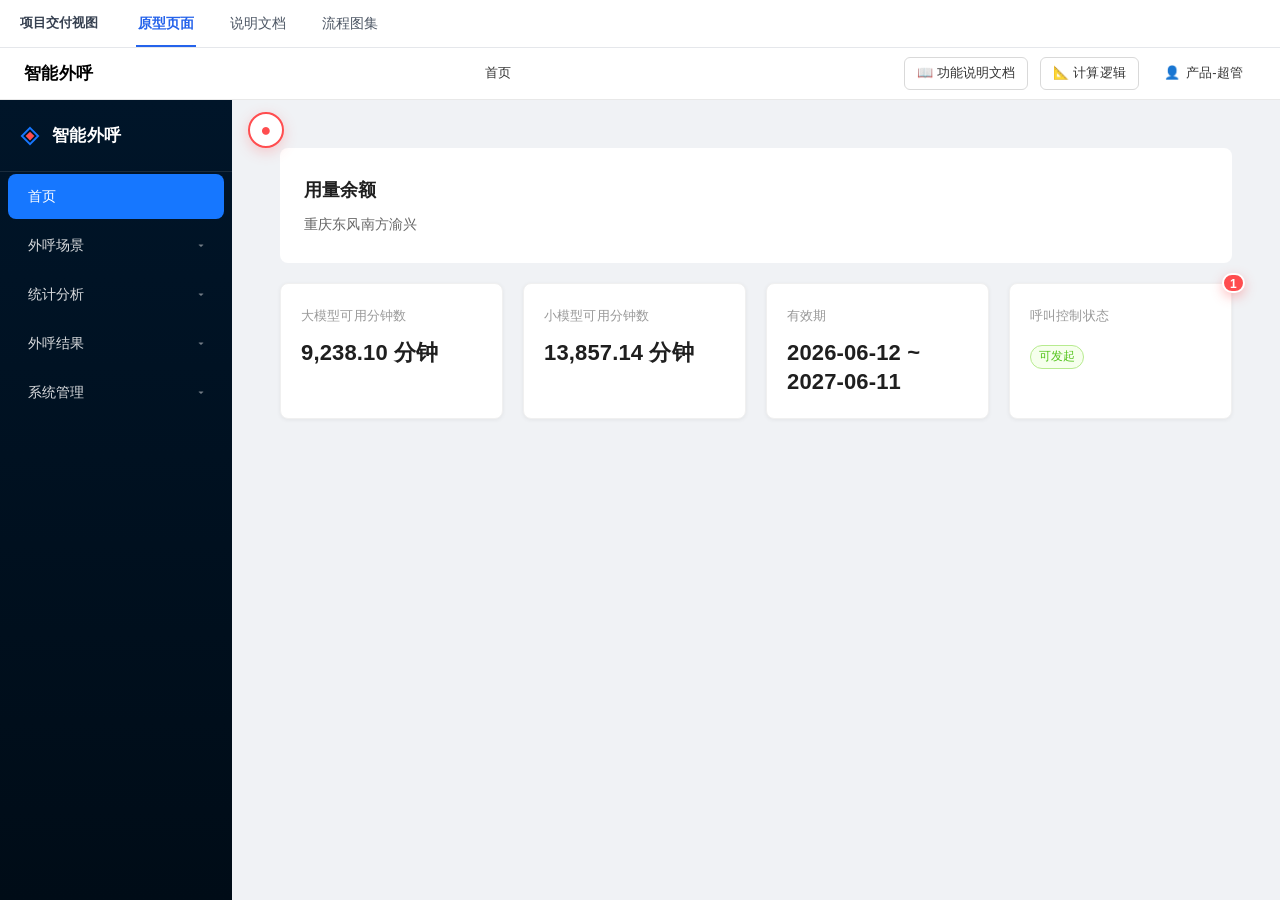
==== index.html @ 6a8f677c "fix: 对齐功能说明与外呼拦截标注" ====
<!DOCTYPE html>
<html lang="zh-CN"><head>
  <meta charset="UTF-8">
  <meta name="viewport" content="width=device-width, initial-scale=1.0">
  <title>智能外呼统一中台</title>
  <link rel="icon" type="image/svg+xml" href="assets/favicon.svg">
  <link rel="stylesheet" href="assets/css/app.css?v=1">
  <link rel="stylesheet" href="annotations/annotation.css?v=2">
</head>
<body>

<div class="top-bar">
  <div class="top-bar-left">
    <span class="app-name">智能外呼</span>
  </div>
  <div class="breadcrumb" id="breadcrumb"><span class="bc-current">首页</span></div>
  <div class="right-area">
    <a href="docs/功能说明文档.html" target="_blank" style="display:inline-flex;align-items:center;gap:4px;padding:5px 12px;background:#fff;border:1px solid #d9d9d9;border-radius:6px;font-size:13px;color:#333;text-decoration:none;cursor:pointer;" onmouseover="this.style.borderColor='#1677ff';this.style.color='#1677ff'" onmouseout="this.style.borderColor='#d9d9d9';this.style.color='#333'">📖 功能说明文档</a>
    <a href="docs/计算逻辑.html" target="_blank" style="display:inline-flex;align-items:center;gap:4px;padding:5px 12px;background:#fff;border:1px solid #d9d9d9;border-radius:6px;font-size:13px;color:#333;text-decoration:none;cursor:pointer;" onmouseover="this.style.borderColor='#1677ff';this.style.color='#1677ff'" onmouseout="this.style.borderColor='#d9d9d9';this.style.color='#333'">📐 计算逻辑</a>
    <div class="user-dropdown-wrap" id="userDropdownWrap">
      <div class="user-role-trigger" id="userRoleTrigger" onclick="window.toggleUserMenu(event)">
        <span class="user-icon">👤</span>
        <span class="user-name">产品-超管</span>
      </div>
      <div class="user-dropdown-menu" id="userDropdownMenu">
        <div class="user-dropdown-item" onclick="window.showAccountInfoModal()">
          <span class="user-item-icon">🔧</span>
          <span class="user-item-text">账号信息</span>
        </div>
        <div class="user-dropdown-item" onclick="window.doLogout()">
          <span class="user-item-icon">🚪</span>
          <span class="user-item-text">退出登录</span>
        </div>
      </div>
    </div>
  </div>
</div>

<div class="main-layout">
  <aside class="sidebar">
    <div class="sidebar-logo">
      <svg width="20" height="20" viewBox="0 0 128 128" fill="none" xmlns="http://www.w3.org/2000/svg" style="flex-shrink:0">
        <path d="M64 12L116 64L64 116L12 64L64 12Z" stroke="#1677ff" stroke-width="12" fill="none"></path>
        <path d="M64 36L92 64L64 92L36 64L64 36Z" fill="#ff4d4f"></path>
      </svg>
      <span class="logo-text">智能外呼</span>
    </div>

    <div class="nav-item" id="nav-home" onclick="window.Nav.setActive(this)">
      <div class="nav-item-inner"><span class="label">首页</span></div>
    </div>

    <div class="nav-item" id="nav-scene" onclick="window.Nav.toggleMenu(this,'scene')">
      <div class="nav-item-inner"><span class="label">外呼场景</span></div>
      <span class="arrow">▾</span>
    </div>
    <div class="nav-sub" id="sub-scene">
      <div class="nav-sub-item" id="scene-list" onclick="window.Nav.selectSubMenu(this,'外呼列表')">外呼列表</div>
      <div class="nav-sub-item" id="scene-block" onclick="window.Nav.selectSubMenu(this,'外呼拦截')">外呼拦截</div>
    </div>

    <div class="nav-item" id="nav-report" onclick="window.Nav.toggleMenu(this,'report')">
      <div class="nav-item-inner"><span class="label">统计分析</span></div>
      <span class="arrow">▾</span>
    </div>
    <div class="nav-sub" id="sub-report">
      <div class="nav-sub-item" id="report-call" onclick="window.Nav.selectSubMenu(this,'通话统计')">通话统计</div>
      <div class="nav-sub-item" id="report-billing" onclick="window.Nav.selectSubMenu(this,'计费统计')">计费统计</div>
      <div class="nav-sub-item" id="report-clue" onclick="window.Nav.selectSubMenu(this,'线索统计')">线索统计</div>
    </div>

    <div class="nav-item" id="nav-result" onclick="window.Nav.toggleMenu(this,'result')">
      <div class="nav-item-inner"><span class="label">外呼结果</span></div>
      <span class="arrow">▾</span>
    </div>
    <div class="nav-sub" id="sub-result">
      <div class="nav-sub-item" id="result-records" onclick="window.Nav.selectSubMenu(this,'通话记录')">通话记录</div>
      <div class="nav-sub-item" id="result-clue" onclick="window.Nav.selectSubMenu(this,'线索记录')">线索记录</div>
    </div>

    <div class="nav-item" id="nav-system" onclick="window.Nav.toggleMenu(this,'system')">
      <div class="nav-item-inner"><span class="label">系统管理</span></div>
      <span class="arrow">▾</span>
    </div>
    <div class="nav-sub" id="sub-system">
      <div class="nav-sub-item" id="sys-account" onclick="window.Nav.selectSubMenu(this,'账号管理')">账号管理</div>
      <div class="nav-sub-item" id="sys-tenant" onclick="window.Nav.selectSubMenu(this,'租户管理')">租户管理</div>
      <div class="nav-sub-item" id="sys-channel" onclick="window.Nav.selectSubMenu(this,'通道管理')">通道管理</div>
      <div class="nav-sub-item" id="sys-scene" onclick="window.Nav.selectSubMenu(this,'业务场景')">业务场景</div>
      <div class="nav-sub-item" id="sys-tags" onclick="window.Nav.selectSubMenu(this,'标签管理')">标签管理</div>
    </div>
  </aside>

  <div class="content-area" id="page-content" style="flex:1;overflow:hidden;display:flex;flex-direction:column;min-height:0;background:#f0f2f5;"></div>
</div>

<!-- 全屏登录页面（100% 对齐截图） -->
<div class="login-page-container" id="loginOverlay" style="display:none;">
  <div class="login-top-logo">
    <svg class="login-top-logo-svg" viewBox="0 0 100 100" fill="none" xmlns="http://www.w3.org/2000/svg">
      <circle cx="50" cy="50" r="46" stroke="#c00" stroke-width="8" fill="#fff"/>
      <rect x="12" y="40" width="76" height="20" fill="#c00" rx="3"/>
      <text x="50" y="54" font-size="11" font-weight="900" text-anchor="middle" fill="#fff" font-family="Arial, Helvetica, sans-serif" letter-spacing="1">NISSAN</text>
    </svg>
    <span class="login-top-logo-title">东风日产智能外呼</span>
  </div>

  <div class="login-network-bg">
    <svg width="100%" height="100%" viewBox="0 0 1600 900" fill="none" xmlns="http://www.w3.org/2000/svg" preserveAspectRatio="xMidYMid slice">
      <circle cx="150" cy="180" r="32" fill="#1677ff" fill-opacity="0.08"/>
      <circle cx="150" cy="180" r="14" fill="#1677ff" fill-opacity="0.18"/>
      <circle cx="150" cy="180" r="5" fill="#1677ff" fill-opacity="0.4"/>
      <circle cx="340" cy="310" r="28" fill="#ff4d4f" fill-opacity="0.08"/>
      <circle cx="340" cy="310" r="10" fill="#ff4d4f" fill-opacity="0.25"/>
      <line x1="162" y1="189" x2="328" y2="302" stroke="#d9d9d9" stroke-width="1.2" stroke-dasharray="4 2"/>
      <circle cx="80" cy="780" r="40" fill="#52c41a" fill-opacity="0.06"/>
      <circle cx="80" cy="780" r="18" fill="#1677ff" fill-opacity="0.15"/>
      <circle cx="60" cy="850" r="14" fill="#1677ff" fill-opacity="0.15"/>
      <circle cx="140" cy="760" r="22" fill="#1677ff" fill-opacity="0.12"/>
      <line x1="80" y1="780" x2="60" y2="850" stroke="#e8e8e8" stroke-width="1.2"/>
      <line x1="80" y1="780" x2="140" y2="760" stroke="#e8e8e8" stroke-width="1.2"/>
      <circle cx="1260" cy="120" r="16" fill="#1677ff" fill-opacity="0.15"/>
      <circle cx="1210" cy="100" r="6" stroke="#1677ff" stroke-width="1" fill="none"/>
      <circle cx="1225" cy="170" r="4" fill="#fa8c16" fill-opacity="0.5"/>
      <line x1="1210" y1="100" x2="1260" y2="120" stroke="#e8e8e8" stroke-width="1.2"/>
      <line x1="1260" y1="120" x2="1225" y2="170" stroke="#e8e8e8" stroke-width="1.2"/>
      <circle cx="1500" cy="500" r="12" fill="#1677ff" fill-opacity="0.15"/>
      <circle cx="1500" cy="620" r="18" fill="#1677ff" fill-opacity="0.15"/>
      <circle cx="1400" cy="680" r="10" fill="#1677ff" fill-opacity="0.15"/>
      <circle cx="1570" cy="780" r="8" fill="#ff4d4f" fill-opacity="0.3"/>
      <line x1="1500" y1="500" x2="1500" y2="620" stroke="#e8e8e8" stroke-width="1.2"/>
      <line x1="1500" y1="620" x2="1400" y2="680" stroke="#e8e8e8" stroke-width="1.2"/>
      <line x1="1500" y1="620" x2="1570" y2="780" stroke="#e8e8e8" stroke-width="1.2"/>
    </svg>
  </div>

  <div class="login-card-container">
    <div class="login-tabs-header">
      <div class="login-tab-btn active" id="loginTabPwd" onclick="window.switchLoginTab('pwd')">账号密码登录</div>
      <div class="login-tab-btn" id="loginTabPhone" onclick="window.switchLoginTab('phone')">手机号登录</div>
    </div>

    <div id="loginFormPwd">
      <div class="login-form-item">
        <div class="login-input-wrap">
          <span class="login-input-icon">👤</span>
          <input type="text" class="login-input-field" id="loginUsername" placeholder="请输入账号" value="super-product">
        </div>
      </div>
      <div class="login-form-item">
        <div class="login-input-wrap">
          <span class="login-input-icon">🔒</span>
          <input type="password" class="login-input-field" id="loginPassword" placeholder="请输入密码" value="123456Aa@">
        </div>
      </div>
      <div class="login-captcha-row">
        <div class="login-captcha-wrap">
          <span class="login-input-icon" style="color:#8c8c8c;">✉</span>
          <input type="text" class="login-captcha-field" id="loginCaptcha" placeholder="图形验证码" value="a8Cq">
        </div>
        <div class="login-captcha-box" id="loginCaptchaBox" onclick="window.drawCaptchaCanvas()" title="点击刷新验证码">
          <canvas id="loginCaptchaCanvas" width="100" height="38"></canvas>
        </div>
      </div>
      <button class="login-submit-btn" id="loginSubmitBtn" onclick="window.doLoginSubmit()">登 录</button>
    </div>

    <div id="loginFormPhone" style="display:none;">
      <div class="login-form-item">
        <div class="login-input-wrap">
          <span class="login-input-icon">📱</span>
          <input type="text" class="login-input-field" id="loginPhoneInput" placeholder="请输入手机号码" value="15975585393">
        </div>
      </div>
      <div class="login-captcha-row">
        <div class="login-captcha-wrap">
          <span class="login-input-icon" style="color:#8c8c8c;">🔢</span>
          <input type="text" class="login-captcha-field" id="loginPhoneCode" placeholder="短信验证码" value="8866">
        </div>
        <button class="btn btn-default" style="height:40px;width:110px;font-size:13px;" onclick="showToast('验证码已发送：8866','info')">获取验证码</button>
      </div>
      <button class="login-submit-btn" onclick="window.doLoginSubmit()">登 录</button>
    </div>
  </div>
</div>

<script src="mock/data.js?v=3"></script>
<script src="js/common.js?v=2"></script>
<script src="js/pages/home.js?v=1"></script>
<script src="js/pages/scene-list.js?v=2"></script>
<script src="js/pages/scene-block.js?v=1"></script>
<script src="js/pages/result-records.js?v=2"></script>
<script src="js/pages/result-clue.js?v=2"></script>
<script src="js/pages/report-call.js?v=2"></script>
<script src="js/pages/report-billing.js?v=3"></script>
<script src="js/pages/report-clue.js?v=1"></script>
<script src="js/pages/sys-account.js?v=1"></script>
<script src="js/pages/sys-scene.js?v=1"></script>
<script src="js/pages/sys-tenant.js?v=2"></script>
<script src="js/pages/sys-tags.js?v=1"></script>
<script src="js/app.js?v=2"></script>
<script src="js/nav.js?v=2"></script>
<script>
  window.AnnotationConfig = {
    projectId: 'ai-call-unified-v1',
    dataVersion: '3',
    page: function () {
      var activeItem = document.querySelector('.nav-sub-item.active');
      if (activeItem && activeItem.id) return activeItem.id;
      var activeHome = document.querySelector('.nav-item.active');
      if (activeHome && activeHome.id) return activeHome.id === 'nav-home' ? 'home' : activeHome.id;
      return 'index';
    }
  };
</script>
<script src="annotations/annotations.js?v=5"></script>
<script src="annotations/annotation-runtime.js?v=4"></script>
  <script src="js/delivery-nav.js"></script>
</body>
</html>
---- assets/css/app.css ----
/* ============================================
   智能外呼中台 - assets/css/app.css
   ============================================ */

/* ===== 基础重置 ===== */
* { margin: 0; padding: 0; box-sizing: border-box; }
html, body { height: 100%; }
body {
  font-family: -apple-system, BlinkMacSystemFont, "PingFang SC", "Microsoft YaHei", "Segoe UI", Roboto, "Helvetica Neue", Arial, sans-serif;
  font-size: 14px;
  color: #1f1f1f;
  background: #f0f2f5;
  line-height: 1.6;
  letter-spacing: 0.01em;
  -webkit-font-smoothing: antialiased;
  -moz-osx-font-smoothing: grayscale;
}
a { color: #1677ff; text-decoration: none; }
a:hover { text-decoration: underline; }
p { margin-bottom: 8px; }

/* ===== 布局 ===== */
.app {
  display: flex;
  height: 100vh;
  overflow: hidden;
}

/* ===== 顶部栏 ===== */
.top-bar {
  height: 52px;
  background: #fff;
  border-bottom: 1px solid #e8e8e8;
  display: flex;
  align-items: center;
  justify-content: space-between;
  padding: 0 24px;
  flex-shrink: 0;
  z-index: 10;
}
.top-bar-left {
  display: flex;
  align-items: center;
  gap: 16px;
}
.app-name {
  font-size: 17px;
  font-weight: 600;
  color: #000;
  letter-spacing: 0.02em;
}
.breadcrumb {
  display: flex;
  align-items: center;
  gap: 6px;
  font-size: 13px;
  color: #999;
}
.bc-link {
  color: #1677ff;
  cursor: pointer;
}
.bc-link:hover { text-decoration: underline; }
.bc-sep { color: #ccc; margin: 0 4px; }
.bc-current { color: #333; }
.right-area {
  display: flex;
  align-items: center;
  gap: 12px;
}
.user-dropdown-wrap {
  position: relative;
  display: inline-block;
}
.user-role-trigger {
  display: flex;
  align-items: center;
  gap: 6px;
  padding: 6px 12px;
  border-radius: 6px;
  font-size: 13px;
  color: #333;
  cursor: pointer;
  user-select: none;
  transition: all 0.2s;
  border: 1px solid transparent;
}
.user-role-trigger:hover, .user-role-trigger.active {
  background: #f5f5f5;
  color: #1677ff;
  border-color: #e8e8e8;
}
.user-dropdown-menu {
  position: absolute;
  top: calc(100% + 6px);
  right: 0;
  min-width: 140px;
  background: #fff;
  border-radius: 8px;
  box-shadow: 0 4px 18px rgba(0,0,0,0.12);
  border: 1px solid #f0f0f0;
  padding: 6px 0;
  z-index: 1000;
  display: none;
}
.user-dropdown-menu.open {
  display: block;
}
.user-dropdown-item {
  display: flex;
  align-items: center;
  gap: 10px;
  padding: 10px 18px;
  font-size: 13px;
  color: #1f1f1f;
  transition: all 0.15s;
  cursor: pointer;
  user-select: none;
}
.user-dropdown-item:hover {
  background: #f0f7ff;
  color: #1677ff;
}
.user-item-icon {
  font-size: 14px;
  line-height: 1;
}
.user-item-text {
  font-weight: 500;
}
.account-info-modal {
  width: 720px;
  max-width: calc(100vw - 40px);
  background: #fff;
  border-radius: 8px;
  box-shadow: 0 6px 30px rgba(0,0,0,0.15);
  display: flex;
  flex-direction: column;
  overflow: hidden;
}
.account-info-avatar-box {
  width: 88px;
  height: 110px;
  border-radius: 4px;
  border: 1px solid #e8e8e8;
  overflow: hidden;
  position: relative;
  cursor: pointer;
  background: #fafafa;
}
.account-info-avatar-img {
  width: 100%;
  height: 100%;
  object-fit: cover;
}
.account-info-avatar-tip {
  position: absolute;
  bottom: 0;
  left: 0;
  right: 0;
  background: rgba(0,0,0,0.55);
  color: #fff;
  font-size: 11px;
  text-align: center;
  padding: 2px 0;
  opacity: 0;
  transition: opacity 0.2s;
}
.account-info-avatar-box:hover .account-info-avatar-tip {
  opacity: 1;
}
.account-input-with-action {
  position: relative;
  display: flex;
  align-items: center;
  width: 100%;
}
.account-input-with-action .account-form-input {
  padding-right: 90px;
}
.account-input-actions {
  position: absolute;
  right: 10px;
  display: flex;
  align-items: center;
  gap: 8px;
}
.account-input-action-count {
  font-size: 12px;
  color: #8c8c8c;
  pointer-events: none;
}
.account-input-action-btn {
  display: inline-flex;
  align-items: center;
  justify-content: center;
  width: 24px;
  height: 24px;
  border-radius: 4px;
  border: 1px solid #d9d9d9;
  background: #fff;
  color: #8c8c8c;
  font-size: 13px;
  cursor: pointer;
  transition: all 0.2s;
}
.account-input-action-btn:hover {
  border-color: #1677ff;
  color: #1677ff;
  background: #f0f7ff;
}
.account-static-text {
  font-size: 14px;
  color: #8c8c8c;
  line-height: 36px;
}

/* ===== 主布局 ===== */
.main-layout {
  display: flex;
  height: calc(100vh - 52px);
  overflow: hidden;
}

/* ===== 侧边栏 ===== */
.sidebar {
  width: 232px;
  background: linear-gradient(180deg, #001529 0%, #000c17 100%);
  color: rgba(255,255,255,0.85);
  display: flex;
  flex-direction: column;
  flex-shrink: 0;
}
.sidebar-logo {
  display: flex;
  align-items: center;
  gap: 12px;
  padding: 22px 20px;
  border-bottom: 1px solid rgba(255,255,255,0.1);
}
.logo-icon { font-size: 24px; color: #1677ff; }
.logo-text { font-size: 17px; font-weight: 600; color: #fff; letter-spacing: 0.02em; }
.sidebar-nav { flex: 1; padding: 8px 0; overflow-y: auto; }
.nav-section { margin-bottom: 12px; }
.nav-section-title {
  padding: 12px 20px 6px;
  font-size: 12px;
  color: rgba(255,255,255,0.45);
  text-transform: uppercase;
  letter-spacing: 0.06em;
}
.nav-item {
  display: flex;
  align-items: center;
  justify-content: space-between;
  padding: 12px 20px;
  margin: 2px 8px;
  color: rgba(255,255,255,0.85);
  font-size: 14px;
  transition: all 0.2s;
  cursor: pointer;
  border-radius: 8px;
}
.nav-item:hover { background: rgba(255,255,255,0.08); color: #fff; }
.nav-item.active { background: #1677ff; color: #fff; }
.nav-item.open .arrow { transform: rotate(180deg); }
.nav-item.active-parent { background: rgba(22,119,255,0.15); border-radius: 8px; }
.nav-item-inner { display: flex; align-items: center; gap: 10px; }
.nav-item-inner .label { font-size: 14px; line-height: 1.5; }
.arrow {
  font-size: 12px;
  transition: transform 0.2s;
  color: rgba(255,255,255,0.45);
}
.nav-sub {
  display: none;
  background: rgba(0,0,0,0.2);
}
.nav-sub.open { display: block; }
.nav-sub-item {
  padding: 10px 20px 10px 48px;
  margin: 1px 8px;
  font-size: 13px;
  color: rgba(255,255,255,0.65);
  cursor: pointer;
  transition: all 0.15s;
  border-radius: 6px;
  line-height: 1.5;
}
.nav-sub-item:hover { color: #fff; background: rgba(255,255,255,0.06); }
.nav-sub-item.active {
  color: #fff;
  background: rgba(22,119,255,0.25);
  position: relative;
}
.nav-sub-item.active::before {
  content: '';
  position: absolute;
  left: 0;
  top: 4px;
  bottom: 4px;
  width: 3px;
  background: #1677ff;
  border-radius: 3px;
}

/* ===== 主内容区 ===== */
.main-content {
  flex: 1;
  display: flex;
  flex-direction: column;
  overflow: hidden;
}

/* ===== 顶部旧式顶栏（兼容） ===== */
.topbar {
  height: 56px;
  background: #fff;
  border-bottom: 1px solid #e8e8e8;
  display: flex;
  align-items: center;
  justify-content: space-between;
  padding: 0 24px;
  flex-shrink: 0;
}
.page-title { font-size: 18px; font-weight: 600; color: #000; }
.user-info { display: flex; align-items: center; gap: 12px; }
.user-role-old { font-size: 13px; color: #666; }
.user-avatar { font-size: 24px; color: #999; }

/* ===== 内容区 ===== */
.content-area { flex: 1; overflow: auto; padding: 24px; }

/* ===== 场景列表页面 ===== */
.scene-list-page {
  display: flex;
  flex-direction: column;
  flex: 1;
  overflow: hidden;
  min-height: 0;
  min-width: 0;
}
.scene-page-header {
  padding: 22px 24px 18px;
  background: transparent;
}
.scene-page-title-row {
  display: flex;
  align-items: baseline;
  gap: 12px;
}
.scene-page-title {
  font-size: 18px;
  font-weight: 600;
  color: #000;
  line-height: 1.4;
}
.scene-page-subtitle {
  font-size: 13px;
  color: #999;
  line-height: 1.4;
}

/* ===== 全局统一筛选栏组件规范（以外呼列表页为基准） ===== */
.filter-bar {
  display: flex;
  align-items: center;
  gap: 20px;
  padding: 18px 24px;
  background: #fff;
  border-radius: 8px;
  flex-wrap: wrap;
  margin-bottom: 20px;
  box-shadow: 0 1px 4px rgba(0,0,0,0.06);
  box-sizing: border-box;
}
.filter-row {
  display: flex;
  align-items: center;
  justify-content: flex-start;
  gap: 20px;
  flex-wrap: wrap;
  width: 100%;
}
.filter-item {
  display: flex;
  align-items: center;
  gap: 8px;
  height: 32px;
  flex-shrink: 0;
}
.filter-item label {
  font-size: 13px;
  color: #666;
  white-space: nowrap;
  line-height: 1.6;
  font-weight: normal;
  margin: 0;
}
.filter-input {
  height: 32px;
  padding: 0 10px;
  border: 1px solid #d9d9d9;
  border-radius: 6px;
  font-size: 13px;
  color: #333;
  outline: none;
  background: #fff;
  box-sizing: border-box;
  transition: border-color 0.2s, box-shadow 0.2s;
  line-height: 1.6;
}
.filter-input:focus {
  border-color: #1677ff;
  box-shadow: 0 0 0 2px rgba(22,119,255,0.12);
}
.filter-select {
  height: 32px;
  padding: 0 10px;
  border: 1px solid #d9d9d9;
  border-radius: 6px;
  font-size: 13px;
  color: #333;
  outline: none;
  background: #fff;
  cursor: pointer;
  box-sizing: border-box;
  transition: border-color 0.2s, box-shadow 0.2s;
}
.filter-select:focus {
  border-color: #1677ff;
  box-shadow: 0 0 0 2px rgba(22,119,255,0.12);
}
.btn-group,
.filter-actions {
  display: flex;
  align-items: center;
  gap: 8px;
  margin-left: auto;
}
.filter-date-range {
  display: inline-flex;
  align-items: center;
  gap: 4px;
  height: 32px;
  padding: 0 8px;
  border: 1px solid #d9d9d9;
  border-radius: 6px;
  background: #fff;
  box-sizing: border-box;
  transition: border-color 0.2s, box-shadow 0.2s;
}
.filter-date-range:focus-within {
  border-color: #1677ff;
  box-shadow: 0 0 0 2px rgba(22,119,255,0.12);
}
.filter-date-range input,
.filter-date-range .date-input,
.filter-date-range .record-date-input,
.filter-date-range .report-date-input,
.filter-date-range .billing-date-input {
  border: none !important;
  outline: none !important;
  background: transparent !important;
  font-size: 13px;
  color: #333;
  height: 28px;
  width: 110px;
  text-align: center;
  padding: 0;
  box-shadow: none !important;
}
.filter-date-range .sep,
.filter-date-range .record-date-sep,
.filter-date-range .report-date-sep {
  color: #ccc;
  font-size: 12px;
  margin: 0 2px;
  user-select: none;
}
.filter-date-range .calendar-icon,
.filter-date-range .calendar,
.filter-date-range .record-calendar,
.filter-date-range .report-calendar {
  color: #999;
  font-size: 13px;
  margin-left: 2px;
  user-select: none;
}
.filter-expand-link,
.record-expand-link {
  color: #1677ff;
  font-size: 13px;
  text-decoration: none;
  display: inline-flex;
  align-items: center;
  gap: 4px;
  cursor: pointer;
  margin-left: 4px;
  user-select: none;
}
.filter-expand-link:hover,
.record-expand-link:hover {
  color: #4096ff;
  text-decoration: underline;
}

/* 兼容各页面历史类名映射，保证统一视觉表现 */
.report-filter-card,
.billing-filter-card,
.record-filter-card,
.tenant-filter-card,
.clue-filter-card {
  display: flex;
  align-items: center;
  gap: 20px;
  padding: 18px 24px;
  background: #fff;
  border-radius: 8px;
  flex-wrap: wrap;
  margin-bottom: 20px;
  box-shadow: 0 1px 4px rgba(0,0,0,0.06);
  box-sizing: border-box;
}
.report-filter-item,
.billing-filter-item,
.record-filter-item,
.block-filter-item {
  display: flex;
  align-items: center;
  gap: 8px;
  height: 32px;
  flex-shrink: 0;
}
.report-filter-item label,
.billing-filter-item label,
.record-filter-item label,
.block-filter-item label {
  font-size: 13px;
  color: #666;
  white-space: nowrap;
  line-height: 1.6;
  font-weight: normal;
  margin: 0;
}
.record-input,
.report-filter-input,
.billing-filter-input {
  height: 32px;
  padding: 0 10px;
  border: 1px solid #d9d9d9;
  border-radius: 6px;
  font-size: 13px;
  color: #333;
  outline: none;
  background: #fff;
  box-sizing: border-box;
  transition: border-color 0.2s, box-shadow 0.2s;
}
.record-select,
.report-filter-select,
.billing-filter-select {
  height: 32px;
  padding: 0 10px;
  border: 1px solid #d9d9d9;
  border-radius: 6px;
  font-size: 13px;
  color: #333;
  outline: none;
  background: #fff;
  cursor: pointer;
  box-sizing: border-box;
  transition: border-color 0.2s, box-shadow 0.2s;
}
.record-date-range,
.report-date-range,
.billing-date-picker {
  display: inline-flex;
  align-items: center;
  gap: 4px;
  height: 32px;
  padding: 0 8px;
  border: 1px solid #d9d9d9;
  border-radius: 6px;
  background: #fff;
  box-sizing: border-box;
}
.report-filter-actions,
.billing-filter-actions,
.record-filter-actions,
.block-filter-actions {
  display: flex;
  align-items: center;
  gap: 8px;
  margin-left: auto;
}

/* ===== 卡片网格 ===== */
.scene-card-grid {
  display: grid;
  grid-template-columns: repeat(auto-fill, minmax(340px, 1fr));
  align-content: start;
  flex: 1;
  min-height: 0;
  overflow-y: auto;
  gap: 20px;
  padding: 0 24px 32px;
}
.scene-card {
  background: #fff;
  border-radius: 12px;
  padding: 24px;
  box-shadow: 0 1px 4px rgba(0,0,0,0.06);
  border: 1px solid #f0f0f0;
  transition: all 0.2s;
}
.scene-card:hover { box-shadow: 0 4px 16px rgba(0,0,0,0.1); transform: translateY(-1px); }
.card-header {
  display: flex;
  justify-content: space-between;
  align-items: flex-start;
  margin-bottom: 14px;
}
.card-title {
  font-size: 16px;
  font-weight: 600;
  color: #000;
  line-height: 1.5;
}
.card-status {
  display: flex;
  align-items: center;
  gap: 6px;
  flex-shrink: 0;
}
.status-dot {
  width: 8px;
  height: 8px;
  border-radius: 50%;
  flex-shrink: 0;
}
.status-text {
  font-size: 12px;
  font-weight: 500;
  line-height: 1.5;
}
.card-tag {
  display: inline-block;
  padding: 4px 12px;
  border-radius: 4px;
  font-size: 12px;
  font-weight: 500;
  margin-bottom: 18px;
  line-height: 1.6;
}
.card-stats {
  display: flex;
  gap: 0;
  margin-bottom: 18px;
  background: #f5f7fa;
  border-radius: 8px;
  padding: 14px 0;
}
.stat-item {
  flex: 1;
  text-align: center;
  padding: 10px 0;
  border-right: 1px solid #f5f5f5;
}
.stat-item:last-child { border-right: none; }
.stat-label {
  font-size: 12px;
  color: #999;
  margin-bottom: 6px;
  line-height: 1.5;
}
.stat-value {
  font-size: 22px;
  font-weight: 600;
  color: #333;
  line-height: 1.3;
}
.card-actions {
  display: flex;
  align-items: center;
  justify-content: space-between;
  padding-top: 14px;
  border-top: 1px solid #f5f5f5;
}
.card-action-btn-group {
  display: flex;
  align-items: center;
  gap: 10px;
}
.card-action-btn {
  display: inline-flex;
  align-items: center;
  justify-content: center;
  padding: 6px 18px;
  border-radius: 6px;
  font-size: 13px;
  font-weight: 500;
  cursor: pointer;
  transition: all 0.2s;
  border: 1px solid transparent;
  line-height: 1.5;
}
.card-action-btn.primary {
  background: #1677ff;
  color: #fff;
  border-color: #1677ff;
}
.card-action-btn.primary:hover { background: #4096ff; border-color: #4096ff; }
.card-action-btn.default {
  background: #fff;
  color: #333;
  border-color: #d9d9d9;
}
.card-action-btn.default:hover { color: #1677ff; border-color: #1677ff; }
.card-action-btn.default:disabled { color: #bfbfbf; border-color: #d9d9d9; background: #f5f5f5; cursor: not-allowed; }
.card-action-link {
  color: #1677ff;
  cursor: pointer;
  font-size: 13px;
  padding: 2px 8px;
  border-radius: 4px;
  transition: all 0.15s;
}
.card-action-link:hover { background: #e6f4ff; text-decoration: none; }
.card-action-link.secondary { color: #666; }
.card-action-link.secondary:hover { color: #1677ff; background: #e6f4ff; }
.card-action-more {
  font-size: 18px;
  cursor: pointer;
  color: #999;
  padding: 2px 6px;
  border-radius: 4px;
  line-height: 1;
}
.card-action-more:hover { background: #f5f5f5; color: #333; }

/* ===== 更多操作下拉菜单 ===== */
.scene-more-menu {
  position: fixed;
  background: #fff;
  border: 1px solid #e8e8e8;
  border-radius: 8px;
  box-shadow: 0 4px 16px rgba(0,0,0,0.12);
  z-index: 3000;
  min-width: 120px;
  overflow: hidden;
  padding: 4px 0;
}
.scene-more-item {
  padding: 8px 16px;
  font-size: 13px;
  color: #333;
  cursor: pointer;
  transition: all 0.15s;
}
.scene-more-item:hover { background: #f5f5f5; color: #1677ff; }
.scene-more-item.primary { color: #1677ff; }

/* ===== 详情抽屉 ===== */
.scene-detail-backdrop {
  position: fixed;
  top: 0; left: 0; right: 0; bottom: 0;
  background: rgba(0,0,0,0.45);
  z-index: 1000;
  opacity: 0;
  transition: opacity 0.3s;
}
.scene-detail-backdrop.open { opacity: 1; }
.scene-detail-drawer {
  position: fixed;
  top: 0; right: 0; bottom: 0;
  width: 80%;
  background: #fff;
  box-shadow: -4px 0 24px rgba(0,0,0,0.15);
  display: flex;
  flex-direction: column;
  transform: translateX(100%);
  transition: transform 0.3s cubic-bezier(0.23, 1, 0.32, 1);
  z-index: 1001;
}
.scene-detail-drawer.open { transform: translateX(0); }
.scene-detail-drawer.closing { transform: translateX(100%); }
.scene-detail-header {
  padding: 24px 28px;
  border-bottom: 1px solid #f0f0f0;
  position: relative;
}
.scene-detail-title { font-size: 18px; font-weight: 600; color: #000; line-height: 1.5; }
.scene-detail-close {
  position: absolute;
  top: 24px; right: 28px;
  font-size: 22px;
  color: #999;
  background: none;
  border: none;
  cursor: pointer;
  line-height: 1;
  width: 32px;
  height: 32px;
  display: flex;
  align-items: center;
  justify-content: center;
  border-radius: 6px;
  transition: all 0.15s;
}
.scene-detail-close:hover { color: #333; background: #f5f5f5; }
.scene-detail-tabs {
  display: flex;
  border-bottom: 1px solid #f0f0f0;
  padding: 0 28px;
  gap: 0;
}
.scene-detail-tab {
  padding: 14px 24px;
  font-size: 14px;
  color: #666;
  cursor: pointer;
  border-bottom: 2px solid transparent;
  margin-bottom: -1px;
  transition: all 0.2s;
  line-height: 1.5;
}
.scene-detail-tab:hover { color: #1677ff; }
.scene-detail-tab.active {
  color: #1677ff;
  border-bottom-color: #1677ff;
  font-weight: 500;
}
.scene-detail-body { padding: 28px; overflow-y: auto; flex: 1; }

/* ===== 详情元信息区 ===== */
.scene-detail-meta { margin-bottom: 20px; }
.scene-detail-meta-row {
  display: flex;
  justify-content: space-between;
  align-items: center;
}
.scene-detail-name label { color: #999; font-size: 13px; }
.scene-detail-name { font-size: 16px; font-weight: 600; color: #000; }
.scene-detail-status {
  display: flex;
  align-items: center;
  gap: 10px;
}
.scene-detail-status label { color: #999; font-size: 13px; }
.scene-toggle-btn {
  padding: 4px 12px;
  border: 1px solid #d9d9d9;
  border-radius: 4px;
  background: #fff;
  color: #666;
  font-size: 12px;
  cursor: pointer;
  transition: all 0.15s;
}
.scene-toggle-btn:hover { border-color: #1677ff; color: #1677ff; }
.scene-detail-tags {
  display: flex;
  gap: 8px;
  margin-top: 10px;
}
.scene-detail-tag {
  padding: 2px 10px;
  border-radius: 4px;
  font-size: 12px;
  font-weight: 500;
}
.scene-detail-content {
  min-height: 200px;
  padding-top: 18px;
}

/* ===== 子标签页（呼叫名单） ===== */
.scene-detail-subtabs {
  display: flex;
  gap: 0;
  border-bottom: 1px solid #f0f0f0;
  padding: 0 28px;
}
.scene-detail-subtab {
  padding: 12px 20px;
  font-size: 13px;
  color: #666;
  cursor: pointer;
  border-bottom: 2px solid transparent;
  margin-bottom: -1px;
  transition: all 0.2s;
  line-height: 1.5;
}
.scene-detail-subtab:hover { color: #1677ff; }
.scene-detail-subtab.active {
  color: #1677ff;
  border-bottom-color: #1677ff;
  font-weight: 500;
}

/* ===== 详情内筛选/摘要/操作 ===== */
.scene-detail-filter {
  display: flex;
  align-items: center;
  gap: 12px;
  padding: 12px 16px;
  background: #fafafa;
  border-bottom: 1px solid #f0f0f0;
  flex-wrap: wrap;
  border-radius: 8px 8px 0 0;
}
.scene-detail-filter .filter-bar {
  padding: 8px 0;
  background: transparent;
  border-radius: 0;
}
.scene-detail-summary {
  display: flex;
  justify-content: space-between;
  align-items: center;
  padding: 12px 16px;
  font-size: 13px;
  color: #666;
  background: #fff;
}
.scene-detail-actions {
  display: flex;
  gap: 8px;
}
.scene-detail-empty {
  text-align: center;
  padding: 48px 20px;
  color: #bbb;
}
.scene-detail-pagination {
  display: flex;
  justify-content: space-between;
  align-items: center;
  padding: 12px 16px;
  border-top: 1px solid #f0f0f0;
  font-size: 13px;
  color: #666;
}
.scene-detail-pagination > div { display: flex; align-items: center; gap: 6px; }
.scene-detail-page-btn {
  width: 28px; height: 28px;
  display: flex; align-items: center; justify-content: center;
  border: 1px solid #d9d9d9;
  border-radius: 4px;
  font-size: 13px;
  color: #666;
  cursor: pointer;
  transition: all 0.15s;
}
.scene-detail-page-btn:hover:not(.disabled) { border-color: #1677ff; color: #1677ff; }
.scene-detail-page-btn.disabled { color: #d9d9d9; cursor: not-allowed; }
.scene-detail-page-btn.active { background: #1677ff; color: #fff; border-color: #1677ff; }
.scene-detail-page-size { color: #999; font-size: 12px; cursor: pointer; }

/* ===== 概览区块 ===== */
.overview-section { padding: 0 4px; }
.overview-block { margin-bottom: 28px; }
.overview-block:last-child { margin-bottom: 0; }
.overview-block-header {
  display: flex;
  justify-content: space-between;
  align-items: center;
  margin-bottom: 14px;
}
.overview-block-title {
  font-size: 15px;
  font-weight: 600;
  color: #000;
  padding-left: 10px;
  border-left: 3px solid;
  line-height: 1.5;
}
.overview-block-title.blue { border-color: #1677ff; }
.overview-block-title.orange { border-color: #fa8c16; }
.overview-config-btn {
  font-size: 13px;
  color: #1677ff;
  cursor: pointer;
  padding: 5px 12px;
  border-radius: 4px;
  transition: all 0.15s;
  line-height: 1.5;
}
.overview-config-btn:hover { background: #e6f4ff; }
.overview-block-body {
  background: #fafafa;
  border-radius: 8px;
  padding: 18px;
}
.overview-grid { display: flex; gap: 14px; }
.overview-grid.cols-3 .overview-card { flex: 1; }
.overview-grid.cols-4 .overview-card { flex: 1; }
.overview-grid.cols-5 .overview-card { flex: 1; min-width: 140px; }
.overview-grid.cols-6 .overview-card { flex: 1; min-width: 140px; }
.overview-grid[style*="margin-top"] { margin-top: 14px; }
.overview-card {
  background: #fff;
  border-radius: 8px;
  padding: 18px;
  border: 1px solid #f0f0f0;
}
.overview-card-title {
  font-size: 13px;
  color: #666;
  margin-bottom: 12px;
  display: flex;
  align-items: center;
  gap: 4px;
  line-height: 1.5;
}
.overview-help {
  color: #999;
  cursor: help;
  font-size: 12px;
  position: relative;
  display: inline-flex;
}
/* 自定义 tooltip */
.overview-help::after {
  content: attr(data-tooltip);
  position: absolute;
  bottom: calc(100% + 8px);
  left: 50%;
  transform: translateX(-50%);
  background: rgba(0,0,0,0.78);
  color: #fff;
  padding: 6px 12px;
  border-radius: 6px;
  font-size: 12px;
  font-weight: 400;
  line-height: 1.5;
  white-space: nowrap;
  max-width: 280px;
  pointer-events: none;
  opacity: 0;
  visibility: hidden;
  transition: opacity 0.18s ease, visibility 0.18s ease;
  z-index: 9999;
}
/* tooltip 小箭头 */
.overview-help::before {
  content: '';
  position: absolute;
  bottom: calc(100% + 2px);
  left: 50%;
  transform: translateX(-50%);
  border: 5px solid transparent;
  border-top-color: rgba(0,0,0,0.78);
  pointer-events: none;
  opacity: 0;
  visibility: hidden;
  transition: opacity 0.18s ease, visibility 0.18s ease;
  z-index: 9999;
}
.overview-help:hover::after,
.overview-help:hover::before {
  opacity: 1;
  visibility: visible;
}
.overview-link {
  color: #1677ff;
  cursor: pointer;
  font-weight: 500;
}
.overview-card-value {
  font-size: 24px;
  font-weight: 600;
  color: #000;
  line-height: 1.3;
}
.overview-card-value.sub { font-size: 20px; }
.overview-unit {
  font-size: 14px;
  font-weight: 400;
  color: #666;
  margin-left: 2px;
}
.overview-card-sub {
  font-size: 12px;
  color: #999;
  margin-top: 6px;
  line-height: 1.5;
}

.intent-donut-panel {
  min-height: 360px;
  display: flex;
  align-items: center;
  justify-content: center;
  background: #fff;
  border: 1px solid #f0f0f0;
  border-radius: 8px;
  margin-bottom: 18px;
  overflow: hidden;
}
.intent-donut-chart {
  position: relative;
  width: min(760px, 100%);
  height: 330px;
}
.intent-donut-ring {
  position: absolute;
  left: 50%;
  top: 50%;
  width: 250px;
  height: 250px;
  transform: translate(-50%, -50%);
  border-radius: 50%;
  background: conic-gradient(
    #3b39f5 0deg 5.94deg,
    #5554f6 5.94deg 14.87deg,
    #6560f7 14.87deg 35.5deg,
    #645ff3 35.5deg 148.32deg,
    #208fe0 148.32deg 344.23deg,
    #239ee4 344.23deg 360deg
  );
  box-shadow: inset 0 0 0 1px rgba(255,255,255,0.75);
}
.intent-donut-ring::before {
  content: '';
  position: absolute;
  inset: 54px;
  background: #fff;
  border-radius: 50%;
}
.intent-donut-label {
  position: absolute;
  display: flex;
  align-items: center;
  color: #5f6875;
  font-size: 17px;
  font-weight: 600;
  line-height: 1.2;
  white-space: nowrap;
}
.intent-donut-label::before {
  content: '';
  height: 2px;
  background: currentColor;
  opacity: 0.7;
  flex-shrink: 0;
}
.intent-donut-label::after {
  content: '';
  position: absolute;
  width: 22px;
  height: 2px;
  background: currentColor;
  opacity: 0.7;
}
.intent-donut-label span { display: block; }
.intent-donut-label.label-a { top: 32px; left: 430px; color: #5856f5; }
.intent-donut-label.label-a::before { width: 34px; order: -1; margin-right: 8px; }
.intent-donut-label.label-a::after { left: -28px; top: 14px; transform: rotate(90deg); transform-origin: left center; }
.intent-donut-label.label-b { top: 62px; left: 486px; color: #5455ef; }
.intent-donut-label.label-b::before { width: 42px; order: -1; margin-right: 8px; }
.intent-donut-label.label-b::after { display: none; }
.intent-donut-label.label-c { top: 94px; left: 510px; color: #6966f3; }
.intent-donut-label.label-c::before { width: 40px; order: -1; margin-right: 8px; }
.intent-donut-label.label-c::after { display: none; }
.intent-donut-label.label-d { top: 166px; left: 558px; color: #756ff2; }
.intent-donut-label.label-d::before { width: 24px; order: -1; margin-right: 8px; }
.intent-donut-label.label-d::after { display: none; }
.intent-donut-label.label-e { left: 80px; bottom: 46px; color: #208fe0; }
.intent-donut-label.label-e::before { width: 52px; order: 2; margin-left: 8px; }
.intent-donut-label.label-e::after { right: -68px; top: -6px; transform: rotate(-24deg); transform-origin: left center; }
.intent-donut-label.label-f { left: 86px; top: 66px; color: #239ee4; }
.intent-donut-label.label-f::before { width: 42px; order: 2; margin-left: 8px; }
.intent-donut-label.label-f::after { right: -58px; top: 22px; transform: rotate(22deg); transform-origin: left center; }

.overview-insight-grid {
  display: grid;
  grid-template-columns: 1fr;
  gap: 18px;
}
/* 一知科技：客户关注点 + 通话时长 双面板并排（对齐一知接入 demo） */
.overview-insight-grid.dual {
  grid-template-columns: repeat(2, 1fr);
}
.overview-insight-grid.dual > .overview-chart-panel {
  min-width: 0;
}
.overview-chart-panel {
  min-height: 390px;
  background: #fff;
  border: 1px solid #f0f0f0;
  border-radius: 8px;
  padding: 24px 26px;
}
.overview-chart-header {
  display: flex;
  align-items: center;
  justify-content: space-between;
  margin-bottom: 18px;
}
.overview-chart-title {
  font-size: 18px;
  font-weight: 700;
  color: #1f2d3d;
}
.overview-chart-tabs {
  display: flex;
  align-items: center;
  gap: 14px;
  color: #8a94a6;
  font-size: 13px;
  font-weight: 600;
}
.overview-chart-tabs span + span {
  border-left: 1px solid #d9dee8;
  padding-left: 14px;
}
.overview-chart-tabs .active { color: #1677ff; }
.overview-chart-tabs .clickable { cursor: pointer; }
.overview-chart-tabs .clickable:hover { color: #1677ff; }
.focus-list { display: flex; flex-direction: column; gap: 16px; }
.focus-row {
  display: grid;
  grid-template-columns: 170px minmax(80px, 1fr) 34px;
  align-items: center;
  column-gap: 12px;
  color: #465468;
  font-size: 15px;
  font-weight: 600;
}
.focus-track {
  height: 9px;
  background: transparent;
  border-radius: 999px;
  overflow: hidden;
}
.focus-track i {
  display: block;
  height: 100%;
  min-width: 18px;
  background: linear-gradient(90deg, #78b7ff 0%, #7fbfff 100%);
  border-radius: 999px;
  box-shadow: 0 0 6px rgba(64,150,255,0.26);
}
.focus-row em {
  color: #8a94a6;
  font-style: normal;
  font-weight: 600;
}
/* 一知客户关注点面板（源自一知科技接入_v1.0） */
.focus-toggle { display: flex; align-items: center; gap: 6px; }
.focus-toggle-item {
  padding: 2px 12px;
  border: 1px solid #d9d9d9;
  border-radius: 4px;
  color: #666;
  font-size: 12px;
  cursor: pointer;
  user-select: none;
}
.focus-toggle-item:hover { color: #1677ff; border-color: #91caff; }
.focus-toggle-item.active { background: #1677ff; border-color: #1677ff; color: #fff; }
.focus-item {
  display: grid;
  grid-template-columns: 96px 1fr 84px;
  align-items: center;
  gap: 12px;
  font-size: 13px;
}
.focus-name {
  color: #333;
  text-align: left;
  white-space: nowrap;
  overflow: hidden;
  text-overflow: ellipsis;
}
.focus-item .focus-count {
  color: #1f1f1f;
  font-weight: 600;
  text-align: right;
  font-variant-numeric: tabular-nums;
}
.focus-item .focus-track { height: 12px; border-radius: 6px; background: #f0f2f5; }
.focus-item .focus-track i {
  min-width: 0;
  background: #40c4ec;
  border-radius: 6px;
  box-shadow: none;
}
.duration-panel { position: relative; }
.duration-panel .overview-chart-title {
  text-align: center;
  margin-bottom: 36px;
}
.duration-axis-title {
  margin-left: 72px;
  margin-bottom: 4px;
  color: #8a94a6;
  font-size: 16px;
  font-weight: 600;
}
.duration-chart {
  position: relative;
  height: 270px;
  padding-left: 76px;
}
.duration-grid-lines {
  position: absolute;
  left: 76px;
  right: 0;
  top: 0;
  bottom: 38px;
  display: flex;
  flex-direction: column;
  justify-content: space-between;
}
.duration-grid-lines span {
  border-top: 2px dashed #e4e9f2;
}
.duration-y-axis {
  position: absolute;
  left: 0;
  top: -10px;
  bottom: 28px;
  width: 56px;
  display: flex;
  flex-direction: column;
  justify-content: space-between;
  text-align: right;
  color: #6e7a8a;
  font-size: 15px;
  font-weight: 600;
}
.duration-bars {
  position: relative;
  z-index: 1;
  height: 100%;
  display: grid;
  grid-template-columns: repeat(6, 1fr);
  align-items: end;
  gap: 28px;
  padding: 0 26px 36px 18px;
}
.duration-bar-item {
  height: 100%;
  display: flex;
  flex-direction: column;
  align-items: center;
  justify-content: flex-end;
  color: #667386;
  font-size: 15px;
  font-weight: 600;
}
.duration-bar-item strong {
  color: #3d4654;
  font-size: 16px;
  line-height: 1.3;
  margin-bottom: 4px;
}
.duration-bar-item i {
  display: block;
  width: 34px;
  min-height: 8px;
  background: #40c4ec;
  border-radius: 3px 3px 0 0;
}
.duration-bar-item span {
  position: absolute;
  bottom: 0;
  transform: translateY(4px);
  white-space: nowrap;
}

.focus-rank-backdrop {
  position: fixed; top: 0; left: 0; right: 0; bottom: 0;
  background: rgba(0,0,0,0.45);
  display: flex; align-items: center; justify-content: center;
  z-index: 1002;
}
.focus-rank-modal {
  width: 680px;
  max-width: calc(100vw - 40px);
  max-height: 82vh;
  background: #fff;
  border-radius: 10px;
  box-shadow: 0 8px 40px rgba(0,0,0,0.18);
  display: flex;
  flex-direction: column;
  overflow: hidden;
  animation: modalIn 0.25s ease-out;
}
.focus-rank-header {
  display: flex;
  align-items: center;
  justify-content: space-between;
  padding: 16px 24px;
  border-bottom: 1px solid #f0f0f0;
}
.focus-rank-title {
  font-size: 16px;
  font-weight: 600;
  color: #000;
}
.focus-rank-close {
  font-size: 18px;
  color: #999;
  cursor: pointer;
  width: 28px;
  height: 28px;
  display: flex;
  align-items: center;
  justify-content: center;
  border-radius: 4px;
  transition: all 0.15s;
}
.focus-rank-close:hover { color: #333; background: #f5f5f5; }
.focus-rank-body {
  padding: 20px 24px 24px;
  overflow-y: auto;
}
.focus-rank-summary {
  padding: 10px 12px;
  margin-bottom: 16px;
  background: #f0f7ff;
  border-radius: 6px;
  color: #1677ff;
  font-size: 13px;
}
.focus-rank-list {
  display: flex;
  flex-direction: column;
  gap: 12px;
}
.focus-rank-row {
  display: grid;
  grid-template-columns: 36px 150px minmax(120px, 1fr) 42px;
  align-items: center;
  column-gap: 12px;
  font-size: 14px;
  color: #465468;
  font-weight: 600;
}
.focus-rank-index {
  width: 26px;
  height: 26px;
  display: inline-flex;
  align-items: center;
  justify-content: center;
  border-radius: 50%;
  background: #f0f2f5;
  color: #6e7a8a;
  font-size: 12px;
}
.focus-rank-row:nth-child(-n+3) .focus-rank-index {
  background: #e6f4ff;
  color: #1677ff;
}
.focus-rank-name {
  overflow: hidden;
  text-overflow: ellipsis;
  white-space: nowrap;
}
.focus-rank-track {
  height: 9px;
  border-radius: 999px;
  overflow: hidden;
}
.focus-rank-track i {
  display: block;
  height: 100%;
  min-width: 18px;
  background: linear-gradient(90deg, #78b7ff 0%, #7fbfff 100%);
  border-radius: 999px;
  box-shadow: 0 0 6px rgba(64,150,255,0.26);
}
.focus-rank-value {
  color: #8a94a6;
  text-align: right;
}

/* ===== 任务详情 ===== */
.task-detail-section {}
.task-detail-row {
  display: flex;
  padding: 14px 0;
  border-bottom: 1px solid #f5f5f5;
}
.task-detail-row:last-child { border-bottom: none; }
.task-detail-label {
  width: 120px;
  color: #999;
  font-size: 14px;
  flex-shrink: 0;
  line-height: 1.6;
}
.task-detail-value {
  flex: 1;
  color: #333;
  font-size: 14px;
  line-height: 1.6;
}

/* ===== 导入弹窗 ===== */
.import-backdrop,
.import-modal-backdrop {
  position: fixed; top: 0; left: 0; right: 0; bottom: 0;
  background: rgba(0,0,0,0.45);
  display: flex; align-items: center; justify-content: center;
  z-index: 1000;
}
.import-modal {
  background: #fff; border-radius: 10px;
  width: 700px; max-width: calc(100vw - 40px);
  box-shadow: 0 8px 40px rgba(0,0,0,0.18);
  display: flex;
  flex-direction: column;
  max-height: 80vh;
  animation: modalIn 0.25s ease-out;
}
.import-modal.closing { animation: modalOut 0.2s ease-in forwards; }
.import-modal-header,
.import-header {
  display: flex; justify-content: space-between; align-items: center;
  padding: 16px 24px; border-bottom: 1px solid #f0f0f0;
  flex-shrink: 0;
}
.import-modal-header .title,
.import-title { font-size: 16px; font-weight: 600; color: #000; }
.close-btn,
.import-close {
  font-size: 22px; color: #999; cursor: pointer; line-height: 1;
  background: none; border: none; width: 28px; height: 28px;
  display: flex; align-items: center; justify-content: center;
  border-radius: 4px; transition: all 0.15s;
}
.close-btn:hover, .import-close:hover { color: #333; background: #f5f5f5; }
.import-modal-tabs,
.import-tabs { display: flex; border-bottom: 1px solid #f0f0f0; padding: 0 24px; flex-shrink: 0; }
.import-modal-tab,
.import-tab {
  padding: 12px 18px; font-size: 14px; color: #666; cursor: pointer;
  border-bottom: 2px solid transparent; margin-bottom: -1px; transition: all 0.2s;
  line-height: 1.5;
}
.import-modal-tab:hover, .import-tab:hover { color: #1677ff; }
.import-modal-tab.active, .import-tab.active { color: #1677ff; border-bottom-color: #1677ff; font-weight: 500; }
.import-modal-body,
.import-body { padding: 24px; min-height: 280px; overflow-y: auto; flex: 1; }
.import-modal-footer {
  display: flex; justify-content: flex-end; gap: 8px;
  padding: 16px 24px; border-top: 1px solid #f0f0f0; flex-shrink: 0;
}
.import-upload-area {
  border: 2px dashed #d9d9d9; border-radius: 10px;
  padding: 48px 24px; text-align: center; cursor: pointer;
  transition: all 0.2s;
}
.import-upload-area:hover { border-color: #1677ff; background: #fafafa; }
.upload-icon { font-size: 48px; color: #ccc; margin-bottom: 12px; }
.upload-text { font-size: 14px; color: #333; margin-bottom: 8px; }
.upload-hint { font-size: 12px; color: #999; line-height: 1.8; }
.import-record-summary { font-size: 13px; color: #666; padding: 0 4px; margin-bottom: 12px; }
.scene-detail-table-wrap { overflow-x: auto; }
.scene-detail-table { width: 100%; border-collapse: collapse; font-size: 13px; }
.scene-detail-table th, .scene-detail-table td { padding: 12px 16px; text-align: left; border-bottom: 1px solid #f0f0f0; white-space: nowrap; line-height: 1.6; }
.scene-detail-table th { background: #fafafa; font-weight: 600; color: #333; }
.scene-detail-table tbody tr:hover { background: #fafafa; }
.card-action-link { color: #1677ff; cursor: pointer; }

/* ===== 呼叫名单弹窗 ===== */
.call-list-backdrop {
  position: fixed; top: 0; left: 0; right: 0; bottom: 0;
  background: rgba(0,0,0,0.45);
  display: flex; align-items: center; justify-content: center;
  z-index: 1000;
}
.call-list-modal {
  background: #fff; border-radius: 10px;
  width: 1040px; max-width: calc(100vw - 40px);
  box-shadow: 0 8px 40px rgba(0,0,0,0.18);
  display: flex; flex-direction: column; max-height: 80vh;
}
.call-list-header {
  display: flex; justify-content: space-between; align-items: center;
  padding: 16px 24px; border-bottom: 1px solid #f0f0f0; flex-shrink: 0;
}
.call-list-title { font-size: 16px; font-weight: 600; color: #000; }
.call-list-toolbar { padding: 0 24px; border-bottom: 1px solid #f0f0f0; flex-shrink: 0; }
.call-list-tabs { display: flex; gap: 0; }
.call-list-tab { padding: 12px 18px; font-size: 14px; color: #666; cursor: pointer; border-bottom: 2px solid transparent; margin-bottom: -1px; line-height: 1.5; }
.call-list-tab:hover { color: #1677ff; }
.call-list-tab.active { color: #1677ff; border-bottom-color: #1677ff; }
.call-list-body { flex: 1; padding: 24px; overflow-y: auto; min-height: 300px; }
.call-list-footer { display: flex; justify-content: flex-end; gap: 8px; padding: 16px 24px; border-top: 1px solid #f0f0f0; flex-shrink: 0; }

/* ===== 意向配置弹窗 ===== */
.intent-config-backdrop {
  position: fixed; top: 0; left: 0; right: 0; bottom: 0;
  background: rgba(0,0,0,0.45);
  display: flex; align-items: center; justify-content: center;
  z-index: 1001;
}
.intent-config-modal {
  background: #fff; border-radius: 10px;
  width: 520px; max-width: calc(100vw - 40px);
  box-shadow: 0 8px 40px rgba(0,0,0,0.18);
  animation: modalIn 0.25s ease-out;
}
.intent-config-header {
  display: flex; justify-content: space-between; align-items: center;
  padding: 16px 24px; border-bottom: 1px solid #f0f0f0;
}
.intent-config-title { font-size: 16px; font-weight: 600; color: #000; }
.intent-config-close { font-size: 18px; color: #999; cursor: pointer; background: none; border: none; line-height: 1; width: 28px; height: 28px; display: flex; align-items: center; justify-content: center; border-radius: 4px; transition: all 0.15s; }
.intent-config-close:hover { color: #333; background: #f5f5f5; }
.intent-config-body { padding: 24px; }
.intent-config-tip {
  display: flex; align-items: center; gap: 8px;
  padding: 10px 12px; background: #f0f7ff; border-radius: 6px;
  font-size: 13px; color: #1677ff; margin-bottom: 20px;
}
.intent-config-tip-icon { font-size: 14px; }
.intent-config-section-title { font-size: 14px; font-weight: 600; color: #333; margin-bottom: 16px; }
.intent-config-row { display: flex; align-items: center; margin-bottom: 16px; }
.intent-config-row:last-child { margin-bottom: 0; }
.intent-config-label { width: 95px; font-size: 14px; color: #333; flex-shrink: 0; }
.intent-config-label .required { color: #ff4d4f; margin-right: 4px; }
.intent-config-footer {
  display: flex; justify-content: flex-end; gap: 8px;
  padding: 16px 24px; border-top: 1px solid #f0f0f0;
}

/* ===== 多选下拉框（意向配置） ===== */
.intent-multi-select { flex: 1; position: relative; }
.intent-multi-select-display {
  height: 36px; line-height: 36px;
  border: 1px solid #d1d5db; border-radius: 6px;
  padding: 0 12px; font-size: 13px; cursor: pointer;
  display: flex; align-items: center; gap: 4px;
  background: #fff; transition: all 0.2s;
}
.intent-multi-select-display:hover { border-color: #1677ff; }
.intent-multi-select-display.open { border-color: #1677ff; box-shadow: 0 0 0 2px rgba(22,119,255,0.12); }
.intent-multi-select-text { flex: 1; color: #333; overflow: hidden; text-overflow: ellipsis; white-space: nowrap; }
.intent-multi-select-count { color: #1677ff; font-size: 12px; }
.intent-multi-select-arrow { color: #999; font-size: 10px; }
.intent-multi-select-dropdown {
  display: none;
  position: absolute; top: 100%; left: 0; right: 0;
  margin-top: 4px; background: #fff;
  border: 1px solid #d1d5db; border-radius: 6px;
  box-shadow: 0 4px 12px rgba(0,0,0,0.15);
  z-index: 1050; max-height: 220px; overflow-y: auto;
}
.intent-multi-select-dropdown.open { display: block; }
.intent-multi-select-option {
  display: flex; align-items: center; gap: 8px;
  padding: 8px 12px; cursor: pointer; font-size: 13px;
  transition: all 0.1s;
}
.intent-multi-select-option:hover { background: #f5f5f5; }
.intent-multi-select-option.selected { background: #e6f4ff; }
.intent-checkbox {
  width: 16px; height: 16px; border: 1px solid #d1d5db;
  border-radius: 3px; display: flex; align-items: center;
  justify-content: center; font-size: 11px; color: #fff; background: #fff;
  flex-shrink: 0;
}
.intent-multi-select-option.selected .intent-checkbox { background: #1677ff; border-color: #1677ff; }
.intent-option-text { color: #333; }

/* ===== 标签 ===== */
.tag { display: inline-block; padding: 3px 10px; border-radius: 4px; font-size: 12px; font-weight: 500; line-height: 1.6; }
.tag-green { background: #f6ffed; color: #52c41a; border: 1px solid #b7eb8f; }
.tag-orange { background: #fff7e6; color: #fa8c16; border: 1px solid #ffd591; }
.tag-blue { background: #e6f4ff; color: #1677ff; border: 1px solid #91caff; }
.tag-gray { background: #f5f5f5; color: #999; border: 1px solid #d9d9d9; }
.tag-red { background: #fff2f0; color: #ff4d4f; border: 1px solid #ffccc7; }
.status-blue { background: #e6f4ff; color: #1677ff; }
.status-orange { background: #fff7e6; color: #fa8c16; }
.status-gray { background: #f5f5f5; color: #999; }
.status-default { background: #fafafa; color: #666; }
.platform-tag { display: inline-block; padding: 2px 8px; border-radius: 4px; font-size: 12px; background: #f0f0f0; color: #666; }

/* ===== 表格通用 ===== */
.table-wrap { background: #fff; border-radius: 8px; overflow: hidden; box-shadow: 0 1px 4px rgba(0,0,0,0.08); }
.table-container { overflow-x: auto; }
.data-table { width: 100%; border-collapse: collapse; font-size: 13px; }
.data-table th, .data-table td { padding: 14px 16px; text-align: left; border-bottom: 1px solid #f0f0f0; white-space: nowrap; line-height: 1.6; }
.data-table th { background: #fafafa; font-weight: 600; color: #333; font-size: 13px; }
.data-table tbody tr:hover { background: #fafafa; }
.data-table tbody tr:last-child td { border-bottom: none; }

/* ===== 分页 ===== */
.pagination { display: flex; justify-content: space-between; align-items: center; padding: 16px 20px; background: #fff; border-top: 1px solid #f0f0f0; }
.pagination-info { font-size: 13px; color: #999; line-height: 1.5; }
.total-text { font-size: 13px; color: #999; line-height: 1.5; }
.pagination-controls { display: flex; align-items: center; gap: 10px; }
.page-btn { width: 34px; height: 34px; border: 1px solid #d9d9d9; background: #fff; border-radius: 6px; cursor: pointer; font-size: 16px; color: #666; display: flex; align-items: center; justify-content: center; transition: all 0.15s; }
.page-btn:hover:not(:disabled) { color: #1677ff; border-color: #1677ff; }
.page-btn:disabled { color: #d9d9d9; cursor: not-allowed; }
.page-btn.active { background: #1677ff; color: #fff; border-color: #1677ff; }
.page-num { font-size: 13px; color: #333; min-width: 60px; text-align: center; line-height: 1.5; }
.page-select {
  height: 32px; padding: 0 8px;
  border: 1px solid #d9d9d9; border-radius: 4px;
  font-size: 13px; color: #333; background: #fff; cursor: pointer;
}
.page-jump { font-size: 13px; color: #666; display: flex; align-items: center; gap: 4px; line-height: 1.5; }

/* ===== 按钮 ===== */
.btn { display: inline-flex; align-items: center; justify-content: center; padding: 7px 18px; border-radius: 6px; font-size: 13px; font-weight: 500; cursor: pointer; transition: all 0.2s; border: 1px solid transparent; gap: 6px; white-space: nowrap; line-height: 1.5; }
.btn-primary { background: #1677ff; color: #fff; border-color: #1677ff; }
.btn-primary:hover { background: #4096ff; border-color: #4096ff; }
.btn-default { background: #fff; color: #333; border-color: #d9d9d9; }
.btn-default:hover { color: #1677ff; border-color: #1677ff; }
.btn-success { background: #52c41a; color: #fff; border-color: #52c41a; }
.btn-success:hover { background: #73d13d; border-color: #73d13d; }
.btn-reload { background: #fff; color: #666; border-color: #d9d9d9; }
.btn-reload:hover { color: #1677ff; border-color: #1677ff; }
.btn.loading { opacity: 0.7; pointer-events: none; }

/* ===== Tab 系统 ===== */
.page-header {
  background: linear-gradient(135deg, #1677ff 0%, #4096ff 100%);
  color: #fff;
  height: 48px;
  display: flex;
  align-items: center;
  justify-content: space-between;
  padding: 0 24px;
  flex-shrink: 0;
}
.tab-container { display: flex; flex-direction: column; flex: 1; overflow: hidden; min-height: 0; }
.tab-bar { display: flex; background: #fff; border-bottom: 1px solid #e8e8e8; padding: 0 16px; flex-shrink: 0; }
.tab-item {
  padding: 13px 22px; font-size: 14px; color: #666; cursor: pointer;
  border-bottom: 2px solid transparent; margin-bottom: -1px;
  transition: all 0.2s; position: relative; line-height: 1.5;
}
.tab-item:hover { color: #1677ff; }
.tab-item.active { color: #1677ff; border-bottom-color: #1677ff; font-weight: 500; }
.tab-panel { flex: 1; overflow-y: auto; display: none; padding: 0; }
.tab-panel[style*="flex"] { display: flex !important; flex-direction: column; }
.content-main { flex: 1; overflow-y: auto; padding: 0; background: #f0f2f5; }

/* ===== 子 Tab ===== */
.sub-tab-bar { background: #fff; padding: 0 16px; border-bottom: 1px solid #e8e8e8; flex-shrink: 0; }
.sub-tab-bar-inner { display: flex; }
.sub-tab-item {
  padding: 12px 18px; font-size: 13px; color: #666; cursor: pointer;
  border-bottom: 2px solid transparent; margin-bottom: -1px;
  transition: all 0.2s; line-height: 1.5;
}
.sub-tab-item:hover { color: #1677ff; }
.sub-tab-item.active { color: #1677ff; border-bottom-color: #1677ff; font-weight: 500; }
.sub-tab-panel { display: none; flex: 1; flex-direction: column; overflow: hidden; }
.sub-tab-panel[style*="flex"] { display: flex !important; }

/* ===== 多选下拉框（通用） ===== */
.multi-select-wrap { position: relative; }
.multi-select-display {
  height: 32px; line-height: 32px;
  border: 1px solid #d9d9d9; border-radius: 6px;
  padding: 0 10px; font-size: 13px; cursor: pointer;
  display: flex; align-items: center; gap: 4px;
  background: #fff; min-width: 90px; transition: all 0.2s;
}
.multi-select-display:hover { border-color: #1677ff; }
.multi-select-dropdown {
  display: none; position: absolute; top: 100%; left: 0; right: 0;
  margin-top: 4px; background: #fff; border: 1px solid #d9d9d9;
  border-radius: 6px; box-shadow: 0 4px 12px rgba(0,0,0,0.12);
  z-index: 1000; max-height: 240px; overflow-y: auto;
}
.multi-select-dropdown.open { display: block; }
.multi-select-option { display: flex; align-items: center; gap: 6px; padding: 6px 10px; cursor: pointer; font-size: 13px; }
.multi-select-option:hover { background: #f5f5f5; }
.multi-select-option label { cursor: pointer; font-size: 13px; }
.store-search-wrap { padding: 6px 10px; border-bottom: 1px solid #f0f0f0; }
.store-options-list { padding: 4px 0; }

/* ===== 业务场景页面 ===== */
.biz-scene-container { }
.biz-scene-header { display: flex; justify-content: space-between; align-items: center; margin-bottom: 16px; }
.biz-scene-tabs { display: flex; gap: 4px; }
.biz-scene-tabs .tab {
  padding: 7px 18px; font-size: 13px; color: #666;
  background: #fff; border: 1px solid #d9d9d9;
  border-radius: 4px 4px 0 0; cursor: pointer; line-height: 1.5;
}
.biz-scene-tabs .tab.active { color: #1677ff; border-color: #1677ff; border-bottom-color: #fff; position: relative; z-index: 1; }
.biz-scene-body { }
.biz-scene-card { background: #fff; border-radius: 8px; padding: 24px; box-shadow: 0 1px 4px rgba(0,0,0,0.08); }
.biz-scene-card-title { font-size: 16px; font-weight: 600; color: #000; margin-bottom: 24px; line-height: 1.4; }
.biz-scene-form { max-width: 480px; }
.biz-scene-form-row { display: flex; align-items: center; margin-bottom: 22px; line-height: 1.5; }
.biz-scene-form-row:last-child { margin-bottom: 0; }
.biz-scene-form-label { width: 100px; font-size: 14px; color: #333; flex-shrink: 0; line-height: 1.6; }
.biz-scene-form-control { flex: 1; }
.biz-select {
  width: 100%; height: 36px; padding: 0 12px;
  border: 1px solid #d9d9d9; border-radius: 6px;
  font-size: 14px; color: #333; background: #fff; cursor: pointer;
}
.biz-select:focus { border-color: #1677ff; outline: none; box-shadow: 0 0 0 2px rgba(22,119,255,0.12); }
.biz-icon-btn {
  font-size: 16px; cursor: pointer; color: #999;
  width: 30px; height: 30px; display: flex; align-items: center; justify-content: center;
  border-radius: 4px; transition: all 0.15s;
}
.biz-icon-btn:hover { background: #f5f5f5; color: #1677ff; }
.biz-action-edit, .biz-action-delete { font-size: 13px; cursor: pointer; margin-right: 10px; }
.biz-action-delete { color: #ff4d4f; }
.biz-action-disabled { font-size: 13px; color: #bfbfbf; cursor: not-allowed; margin-right: 10px; }
.biz-action-edit:hover, .biz-action-delete:hover { text-decoration: none; }

/* ===== 业务场景新建弹窗 → 右侧抽屉 ===== */
.biz-drawer-backdrop {
  position: fixed; top: 0; left: 0; right: 0; bottom: 0;
  background: rgba(0,0,0,0.45);
  z-index: 1000;
  opacity: 0;
  transition: opacity 0.3s;
}
.biz-drawer-backdrop.open { opacity: 1; }
.biz-drawer {
  position: fixed; top: 0; right: 0; bottom: 0;
  width: 80%;
  background: #fff;
  box-shadow: -4px 0 24px rgba(0,0,0,0.15);
  display: flex; flex-direction: column;
  transform: translateX(100%);
  transition: transform 0.3s cubic-bezier(0.23, 1, 0.32, 1);
  z-index: 1001;
}
.biz-drawer.open { transform: translateX(0); }
.biz-drawer.closing { transform: translateX(100%); }
.biz-drawer-header {
  display: flex; justify-content: space-between; align-items: center;
  padding: 18px 24px; border-bottom: 1px solid #f0f0f0; flex-shrink: 0;
}
.biz-drawer-title { font-size: 16px; font-weight: 600; color: #000; }
.biz-drawer-close {
  font-size: 18px; color: #999; cursor: pointer; background: none; border: none;
  width: 28px; height: 28px; display: flex; align-items: center; justify-content: center;
  border-radius: 4px; transition: all 0.15s;
}
.biz-drawer-close:hover { color: #333; background: #f5f5f5; }
.biz-drawer-body { padding: 24px; overflow-y: auto; flex: 1; }
.biz-drawer-footer {
  display: flex; justify-content: flex-end; gap: 8px;
  padding: 16px 24px; border-top: 1px solid #f0f0f0; flex-shrink: 0;
}

/* 步骤条 */
.biz-step-bar { display: flex; align-items: flex-start; margin-bottom: 28px; }
.biz-step { display: flex; align-items: center; gap: 8px; flex: 1; }
.biz-step-num {
  width: 26px; height: 26px; border-radius: 50%;
  display: flex; align-items: center; justify-content: center;
  font-size: 13px; font-weight: 600; color: #999;
  border: 2px solid #d9d9d9; background: #fff; flex-shrink: 0;
  transition: all 0.3s;
}
.biz-step.active .biz-step-num { border-color: #1677ff; color: #1677ff; }
.biz-step.completed .biz-step-num { border-color: #52c41a; background: #52c41a; color: #fff; }
.biz-step-text { flex: 1; }
.biz-step-title { font-size: 14px; font-weight: 500; color: #333; }
.biz-step-desc { font-size: 12px; color: #999; margin-top: 2px; }
.biz-step-help { cursor: help; color: #1677ff; font-size: 12px; margin-left: 4px; }
.biz-step-line { width: 50px; height: 2px; background: #d9d9d9; margin-top: 12px; flex-shrink: 0; transition: all 0.3s; }
.biz-step-line.active { background: #1677ff; }

/* 步骤内容 */
.step-content {}

/* 提示条 */
.biz-modal-notice {
  display: flex; align-items: flex-start; gap: 10px;
  padding: 12px 14px; background: #fffbe6; border: 1px solid #ffe58f; border-radius: 6px;
  margin-bottom: 20px;
}
.biz-notice-icon { font-size: 16px; color: #faad14; flex-shrink: 0; margin-top: 1px; }
.biz-notice-title { font-size: 13px; font-weight: 600; color: #d46b08; margin-bottom: 2px; }
.biz-notice-body { font-size: 13px; color: #876800; line-height: 1.6; }

/* 表单 */
.biz-form { }
.biz-form-row { display: flex; align-items: center; margin-bottom: 26px; }
.biz-form-row:last-child { margin-bottom: 0; }
.biz-form-label { width: 115px; font-size: 14px; color: #333; flex-shrink: 0; }
.biz-form-label.required::before { content: '*'; color: #ff4d4f; margin-right: 4px; }
.biz-form-field { flex: 1; position: relative; }
.biz-form-input {
  width: 100%; height: 34px; padding: 0 50px 0 10px;
  border: 1px solid #d9d9d9; border-radius: 6px;
  font-size: 13px; color: #333; outline: none; transition: all 0.2s;
}
.biz-form-input:focus { border-color: #1677ff; box-shadow: 0 0 0 2px rgba(22,119,255,0.12); }
.biz-form-input.readonly { background: #f5f5f5; color: #999; cursor: not-allowed; }
.biz-form-textarea {
  width: 100%; padding: 8px 10px;
  border: 1px solid #d9d9d9; border-radius: 6px;
  font-size: 13px; color: #333; outline: none; resize: vertical;
  font-family: inherit; transition: all 0.2s;
}
.biz-form-textarea:focus { border-color: #1677ff; box-shadow: 0 0 0 2px rgba(22,119,255,0.12); }
.biz-form-select {
  width: 100%; height: 36px; padding: 0 10px;
  border: 1px solid #d9d9d9; border-radius: 6px;
  font-size: 13px; color: #333; background: #fff;
  outline: none; cursor: pointer; transition: all 0.2s;
  appearance: auto;
}
.biz-form-select:focus { border-color: #1677ff; box-shadow: 0 0 0 2px rgba(22,119,255,0.12); }
.biz-form-textarea:focus { border-color: #1677ff; box-shadow: 0 0 0 2px rgba(22,119,255,0.12); }
.biz-char-count { font-size: 12px; color: #bbb; position: absolute; right: 0; top: 50%; transform: translateY(-50%); }
.biz-help-icon {
  font-size: 14px; color: #999; cursor: help; margin-left: 6px; transition: all 0.15s;
}
.biz-help-icon:hover { color: #1677ff; }

/* 单选/复选组 */
.biz-radio-group, .biz-checkbox-group { display: flex; flex-wrap: wrap; gap: 16px; }
.biz-radio, .biz-checkbox { display: flex; align-items: center; gap: 6px; cursor: pointer; font-size: 13px; color: #333; }
.biz-radio input, .biz-checkbox input { margin: 0; accent-color: #1677ff; }

/* 内部 tab（业务信息） */
.biz-inner-tabs { display: flex; border-bottom: 1px solid #e8e8e8; margin-bottom: 12px; }
.biz-inner-tab { padding: 8px 16px; font-size: 13px; color: #666; cursor: pointer; border-bottom: 2px solid transparent; margin-bottom: -1px; transition: all 0.2s; }
.biz-inner-tab:hover { color: #1677ff; }
.biz-inner-tab.active { color: #1677ff; border-bottom-color: #1677ff; font-weight: 500; }
.biz-inner-panel { }
.biz-inner-table { width: 100%; border-collapse: collapse; font-size: 13px; }
.biz-inner-table th, .biz-inner-table td { padding: 10px 14px; text-align: left; border-bottom: 1px solid #f0f0f0; line-height: 1.6; }
.biz-inner-table th { background: #fafafa; font-weight: 600; color: #666; font-size: 12px; }
.biz-add-field-row { padding: 8px 0; }
.biz-add-link { color: #1677ff; font-size: 13px; cursor: pointer; }
.biz-add-link:hover { text-decoration: underline; }
.biz-required-tag { color: #ff4d4f; font-weight: 500; }
.biz-empty-mini { text-align: center; padding: 24px; color: #ccc; }
.biz-empty-icon { font-size: 32px; opacity: 0.4; margin-bottom: 8px; }
.biz-empty-text { font-size: 13px; color: #ccc; }

/* 结果展示 */
.biz-result-wrap { text-align: center; padding: 60px 20px; }
.biz-result-icon { font-size: 48px; color: #52c41a; margin-bottom: 16px; }
.biz-result-title { font-size: 18px; font-weight: 600; color: #000; margin-bottom: 8px; }
.biz-result-desc { font-size: 14px; color: #999; }

/* 小弹窗（添加字段） */
.biz-dialog-backdrop {
  position: fixed; top: 0; left: 0; right: 0; bottom: 0;
  background: rgba(0,0,0,0.45);
  display: flex; align-items: center; justify-content: center;
  z-index: 1100;
}
.biz-dialog {
  background: #fff; border-radius: 8px;
  width: 500px; max-width: calc(100vw - 40px);
  box-shadow: 0 8px 32px rgba(0,0,0,0.15);
  animation: modalIn 0.2s ease-out;
}
.biz-dialog-header {
  display: flex; justify-content: space-between; align-items: center;
  padding: 16px 20px; border-bottom: 1px solid #f0f0f0;
}
.biz-dialog-title { font-size: 15px; font-weight: 600; color: #000; }
.biz-dialog-close {
  font-size: 18px; color: #999; cursor: pointer; background: none; border: none;
  width: 28px; height: 28px; display: flex; align-items: center; justify-content: center;
  border-radius: 4px; transition: all 0.15s;
}
.biz-dialog-close:hover { color: #333; background: #f5f5f5; }
.biz-dialog-body { padding: 20px; }
.biz-dialog-form { }
.biz-dialog-row { display: flex; align-items: center; margin-bottom: 16px; }
.biz-dialog-row:last-child { margin-bottom: 0; }
.biz-dialog-label { width: 85px; font-size: 14px; color: #333; flex-shrink: 0; }
.biz-dialog-label.required::before { content: '*'; color: #ff4d4f; margin-right: 4px; }
.biz-dialog-field { flex: 1; }
.biz-dialog-input {
  width: 100%; height: 34px; padding: 0 10px;
  border: 1px solid #d9d9d9; border-radius: 6px;
  font-size: 13px; color: #333; outline: none; transition: all 0.2s;
}
.biz-dialog-input:focus { border-color: #1677ff; box-shadow: 0 0 0 2px rgba(22,119,255,0.12); }
.biz-dialog-footer {
  display: flex; justify-content: flex-end; gap: 8px;
  padding: 14px 20px; border-top: 1px solid #f0f0f0;
}

/* 隐藏辅助类 */
.hidden { display: none !important; }

/* ===== Toast 提示 ===== */
.toast {
  position: fixed; top: 24px; left: 50%; transform: translateX(-50%) translateY(-20px);
  background: rgba(0,0,0,0.8); color: #fff; padding: 10px 24px;
  border-radius: 6px; font-size: 14px; z-index: 9999;
  display: flex; align-items: center; gap: 8px;
  opacity: 0; transition: all 0.3s cubic-bezier(0.23, 1, 0.32, 1);
  pointer-events: none; box-shadow: 0 4px 12px rgba(0,0,0,0.15);
}
.toast.toast-show { opacity: 1; transform: translateX(-50%) translateY(0); }
.toast-success { background: rgba(82,196,26,0.95); }
.toast-error { background: rgba(255,77,79,0.95); }
.toast-warning { background: rgba(250,140,22,0.95); }
.toast-info { background: rgba(0,0,0,0.85); }

/* ===== 加载动画 ===== */
.loading-icon {
  display: inline-block; width: 14px; height: 14px;
  border: 2px solid rgba(255,255,255,0.3); border-top-color: #fff;
  border-radius: 50%; animation: spin 0.6s linear infinite;
}
@keyframes spin { to { transform: rotate(360deg); } }

/* ===== 响应式 ===== */
@media (max-width: 768px) {
  .sidebar { display: none; }
  .overview-grid { flex-wrap: wrap; }
  .overview-grid.cols-3 .overview-card,
  .overview-grid.cols-4 .overview-card,
  .overview-grid.cols-5 .overview-card,
  .overview-grid.cols-6 .overview-card { flex: 1 1 calc(50% - 6px); }
  .intent-donut-panel { min-height: 300px; overflow-x: auto; justify-content: flex-start; }
  .intent-donut-chart { min-width: 720px; height: 290px; transform: scale(0.86); transform-origin: left center; }
  .overview-insight-grid { grid-template-columns: 1fr; }
  .overview-chart-panel { min-height: auto; padding: 18px; }
  .focus-row { grid-template-columns: 120px minmax(80px, 1fr) 30px; font-size: 13px; }
  .focus-rank-body { padding: 16px; }
  .focus-rank-row { grid-template-columns: 30px 112px minmax(80px, 1fr) 34px; column-gap: 8px; font-size: 13px; }
  .duration-chart { overflow-x: auto; min-width: 560px; }
  .scene-card-grid { grid-template-columns: 1fr; padding: 0 12px 16px; }
  .biz-modal { width: 95vw; max-height: 90vh; }
  .import-modal { width: 95vw; }
  .filter-bar { padding: 12px 16px; }
}

/* ===== 租户管理 / 租户计费原型 ===== */
.tenant-page { background: #f0f2f5; }
.tenant-list-content { padding: 32px 24px 24px; overflow: auto; min-height: 0; }
.tenant-list-header { background: #fff; border-radius: 8px; padding: 32px 20px; margin-bottom: 20px; }
.tenant-list-title { font-size: 18px; font-weight: 600; color: #1f1f1f; margin-bottom: 12px; }
.tenant-list-desc { font-size: 14px; color: #1f1f1f; }
.tenant-filter-card { display: flex; align-items: center; gap: 16px; background: #fff; border-radius: 8px; padding: 24px 34px; margin-bottom: 20px; }
.tenant-filter-actions { margin-left: auto; }
.tenant-list-card { background: #fff; border-radius: 8px; padding: 16px 24px 20px; }
.tenant-list-tools { display: flex; justify-content: flex-end; align-items: center; gap: 8px; margin-bottom: 16px; }
.tenant-native-table { min-width: 1700px; }
.tenant-native-table th, .tenant-native-table td { padding: 14px 12px; }
.tenant-native-table th { color: #1f1f1f; font-size: 14px; }
.tenant-native-table td { color: #1f1f1f; font-size: 14px; }
.tenant-th-help { position: relative; display: inline-flex; align-items: center; gap: 4px; }
.tenant-help-trigger {
  display: inline-flex;
  align-items: center;
  justify-content: center;
  width: 16px;
  height: 16px;
  border: none;
  border-radius: 50%;
  background: transparent;
  color: #8c8c8c;
  cursor: pointer;
  font-size: 13px;
  line-height: 1;
  padding: 0;
}
.tenant-help-trigger:hover { color: #1677ff; background: #e6f4ff; }
.tenant-help-popover {
  position: absolute;
  top: calc(100% + 8px);
  left: 50%;
  transform: translateX(-50%);
  width: 320px;
  padding: 10px 12px;
  border-radius: 6px;
  background: rgba(0,0,0,0.82);
  color: #fff;
  font-size: 12px;
  font-weight: 400;
  line-height: 1.6;
  white-space: normal;
  text-align: left;
  box-shadow: 0 4px 12px rgba(0,0,0,0.18);
  opacity: 0;
  visibility: hidden;
  pointer-events: none;
  z-index: 20;
}
.tenant-help-popover::before {
  content: '';
  position: absolute;
  left: 50%;
  top: -10px;
  transform: translateX(-50%);
  border: 5px solid transparent;
  border-bottom-color: rgba(0,0,0,0.82);
}
.tenant-th-help.open .tenant-help-popover {
  opacity: 1;
  visibility: visible;
}
.tenant-call-status {
  display: inline-flex;
  align-items: center;
  height: 24px;
  padding: 0 8px;
  border-radius: 12px;
  font-size: 12px;
  font-weight: 500;
  white-space: nowrap;
}
.tenant-call-status-ok { color: #389e0d; background: #f6ffed; border: 1px solid #b7eb8f; }
.tenant-call-status-disabled { color: #cf1322; background: #fff1f0; border: 1px solid #ffa39e; }
.tenant-native-table th:last-child,
.tenant-native-table td:last-child {
  position: sticky;
  right: 0;
  background: #fff;
  z-index: 2;
  box-shadow: -8px 0 12px rgba(255,255,255,0.92);
}
.tenant-native-table th:last-child { background: #fafafa; }
.tenant-op-btn {
  display: inline-flex;
  align-items: center;
  justify-content: center;
  height: 28px;
  padding: 0 10px;
  border: none;
  border-radius: 4px;
  color: #fff !important;
  cursor: pointer;
  font-size: 12px;
  margin-right: 6px;
  text-decoration: none;
  line-height: 1;
  transition: opacity 0.2s;
}
.tenant-op-btn.primary { background: #13c2c2; color: #fff !important; }
.tenant-op-btn.control { background: #722ed1; color: #fff !important; }
.tenant-op-btn.blue { background: #1677ff; color: #fff !important; }
.tenant-op-btn.red { background: #ff4d4f; color: #fff !important; }
.tenant-op-btn:hover { opacity: 0.86; }
.tenant-op-btn.disabled,
.tenant-op-btn:disabled {
  background: #d9d9d9 !important;
  color: #fff !important;
  cursor: not-allowed !important;
  opacity: 1;
}
.tenant-pagination { display: flex; justify-content: flex-end; align-items: center; gap: 12px; color: #1f1f1f; font-size: 14px; padding-top: 16px; }
.tenant-pagination span { display: inline-flex; align-items: center; justify-content: center; width: 34px; height: 34px; border: 1px solid #1677ff; color: #1677ff; border-radius: 6px; }
.tenant-content { padding: 0 20px 20px; overflow: auto; min-height: 0; }
.tenant-summary-grid { display: grid; grid-template-columns: repeat(4, minmax(0, 1fr)); gap: 12px; margin-bottom: 12px; }
.tenant-summary-card { background: #fff; border: 1px solid #ebeef2; border-radius: 8px; padding: 16px 18px; box-shadow: 0 1px 4px rgba(0,0,0,0.04); }
.tenant-summary-label { font-size: 13px; color: #666; margin-bottom: 8px; }
.tenant-summary-value { font-size: 24px; font-weight: 600; color: #1677ff; line-height: 1.2; }
.tenant-summary-value.warning { color: #faad14; }
.tenant-summary-value.danger { color: #ff4d4f; }
.tenant-summary-sub { font-size: 12px; color: #999; margin-top: 4px; }
.tenant-toolbar { display: flex; align-items: center; justify-content: space-between; gap: 16px; background: #fff; border: 1px solid #ebeef2; border-radius: 8px; padding: 12px 16px; margin-bottom: 12px; }
.tenant-tabs { display: flex; align-items: center; gap: 4px; }
.tenant-tab { height: 32px; padding: 0 14px; border: 1px solid transparent; background: transparent; color: #666; border-radius: 6px; cursor: pointer; font-size: 13px; }
.tenant-tab:hover { color: #1677ff; background: #f5f8ff; }
.tenant-tab.active { color: #1677ff; background: #e6f4ff; border-color: #91caff; font-weight: 500; }
.tenant-toolbar-actions { display: flex; align-items: center; gap: 8px; }
.tenant-table-wrap { margin: 0 0 12px; overflow: hidden; }
.tenant-table { min-width: 1240px; }
.tenant-status { display: inline-flex; align-items: center; height: 24px; padding: 0 8px; border-radius: 12px; font-size: 12px; font-weight: 500; }
.tenant-status-paid { color: #389e0d; background: #f6ffed; border: 1px solid #b7eb8f; }
.tenant-status-pending { color: #d48806; background: #fff7e6; border: 1px solid #ffd591; }
.tenant-status-error { color: #cf1322; background: #fff1f0; border: 1px solid #ffa39e; }
.tenant-status-invalid, .tenant-status-cancelled { color: #666; background: #f5f5f5; border: 1px solid #d9d9d9; }
.tenant-price { display: block; color: #999; font-size: 12px; margin-top: 2px; }
.tenant-enabled { color: #52c41a; font-weight: 500; }
.tenant-disabled, .tenant-muted { color: #999; }
.tenant-deduct-panel { background: #fff; border: 1px solid #ebeef2; border-radius: 8px; padding: 16px; }
.tenant-section-head { display: flex; align-items: flex-start; justify-content: space-between; gap: 16px; margin-bottom: 14px; }
.tenant-section-title { font-size: 15px; font-weight: 600; color: #1f1f1f; margin-bottom: 4px; }
.tenant-section-desc { font-size: 13px; color: #999; }
.tenant-deduct-form { display: flex; align-items: center; gap: 16px; flex-wrap: wrap; margin-bottom: 12px; }
.tenant-form-item { display: flex; align-items: center; gap: 8px; }
.tenant-form-item label { font-size: 13px; color: #666; white-space: nowrap; }
.tenant-deduct-result { min-height: 44px; }
.tenant-result { display: flex; align-items: center; gap: 12px; padding: 12px 14px; border-radius: 8px; font-size: 13px; }
.tenant-result strong { flex-shrink: 0; font-size: 14px; }
.tenant-result-success { color: #135200; background: #f6ffed; border: 1px solid #b7eb8f; }
.tenant-result-warning { color: #ad4e00; background: #fff7e6; border: 1px solid #ffd591; }
.tenant-drawer { width: 760px; }
.tenant-drawer-section { padding-bottom: 22px; margin-bottom: 22px; border-bottom: 1px solid #f0f0f0; }
.tenant-drawer-section:last-child { border-bottom: none; margin-bottom: 0; }
.tenant-notice { margin: 12px 0 0; }
.tenant-recharge-check { display: flex; align-items: center; gap: 8px; }
.tenant-recharge-check .biz-form-input { flex: 1; }
.tenant-order-preview { margin-left: 115px; min-height: 54px; }
.tenant-empty-preview { color: #999; background: #fafafa; border: 1px dashed #d9d9d9; border-radius: 8px; padding: 14px; font-size: 13px; }
.tenant-preview-grid { display: grid; grid-template-columns: repeat(3, minmax(0, 1fr)); gap: 10px; }
.tenant-preview-grid > div { background: #fafafa; border: 1px solid #f0f0f0; border-radius: 8px; padding: 12px; }
.tenant-preview-grid span { display: block; color: #999; font-size: 12px; margin-bottom: 6px; }
.tenant-preview-grid strong { color: #333; font-weight: 500; }
.tenant-estimate-line { background: #f5f8ff; border: 1px solid #d6e4ff; border-radius: 8px; color: #1d39c4; padding: 12px 14px; font-size: 13px; }
.tenant-history-table-wrap { overflow-x: auto; border: 1px solid #f0f0f0; border-radius: 8px; }
.tenant-history-table { width: 100%; min-width: 760px; border-collapse: collapse; font-size: 13px; }
.tenant-history-table th,
.tenant-history-table td { padding: 12px 14px; text-align: left; border-bottom: 1px solid #f0f0f0; white-space: nowrap; }
.tenant-history-table th { background: #fafafa; color: #666; font-weight: 600; }
.tenant-history-table tr:last-child td { border-bottom: none; }
.tenant-history-empty { padding: 18px 0; text-align: center; color: #999; }

/* ===== 平台面板 ===== */
.biz-platform-panel { margin-top: 2px; }

@media (max-width: 1100px) {
  .tenant-summary-grid { grid-template-columns: repeat(2, minmax(0, 1fr)); }
}
@media (max-width: 768px) {
  .tenant-summary-grid { grid-template-columns: 1fr; }
  .tenant-toolbar { align-items: flex-start; flex-direction: column; }
  .tenant-drawer { width: 92vw; }
  .tenant-order-preview { margin-left: 0; }
  .tenant-preview-grid { grid-template-columns: 1fr; }
}

/* ===== 通话记录页 ===== */
/* ===== 通话记录页（100% 对齐截图） ===== */
.result-records-page {
  display: flex;
  flex-direction: column;
  flex: 1;
  min-height: 0;
  overflow-y: auto;
  padding: 16px 24px 24px;
  background: #f0f2f5;
}
.record-header {
  display: flex;
  align-items: baseline;
  gap: 12px;
  margin-bottom: 16px;
  flex-shrink: 0;
}
.record-title {
  color: #1f1f1f;
  font-size: 16px;
  font-weight: 600;
}
.record-subtitle {
  color: #999;
  font-size: 13px;
}
.record-filter-card {
  display: flex;
  flex-direction: column;
  gap: 12px;
  margin-bottom: 16px;
  padding: 16px 20px;
  background: #fff;
  border-radius: 8px;
  box-shadow: 0 1px 4px rgba(0,0,0,0.06);
  flex-shrink: 0;
}
.record-filter-row {
  display: flex;
  align-items: center;
  gap: 20px;
  flex-wrap: wrap;
}
.record-filter-item {
  display: flex;
  align-items: center;
  gap: 8px;
  height: 32px;
}
.record-filter-item label {
  color: #333;
  font-size: 13px;
  white-space: nowrap;
  font-weight: normal;
}
.record-input {
  width: 170px;
  height: 32px;
  padding: 0 10px;
  border: 1px solid #d9d9d9;
  border-radius: 6px;
  color: #333;
  font-size: 13px;
  outline: none;
  background: #fff;
  box-sizing: border-box;
  transition: border-color 0.2s, box-shadow 0.2s;
}
.record-select {
  width: 170px;
  height: 32px;
  padding: 0 10px;
  border: 1px solid #d9d9d9;
  border-radius: 6px;
  color: #333;
  font-size: 13px;
  background: #fff;
  outline: none;
  box-sizing: border-box;
  transition: border-color 0.2s, box-shadow 0.2s;
}
.record-input:focus,
.record-select:focus {
  border-color: #1677ff;
  box-shadow: 0 0 0 2px rgba(22,119,255,0.12);
}
.record-date-range {
  display: inline-flex;
  align-items: center;
  height: 32px;
  padding: 0 8px;
  border: 1px solid #d9d9d9;
  border-radius: 6px;
  background: #fff;
  box-sizing: border-box;
  transition: border-color 0.2s, box-shadow 0.2s;
}
.record-date-range:focus-within {
  border-color: #1677ff;
  box-shadow: 0 0 0 2px rgba(22,119,255,0.12);
}
.record-date-range .record-date-input {
  width: 75px;
  height: 28px;
  line-height: 28px;
  border: none !important;
  outline: none !important;
  box-shadow: none !important;
  color: #333;
  font-size: 13px;
  background: transparent;
  padding: 0 2px;
  text-align: center;
  box-sizing: border-box;
}
.record-date-sep {
  margin: 0 4px;
  color: #999;
  font-size: 12px;
  user-select: none;
}
.record-calendar {
  margin-left: 6px;
  color: #8c8c8c;
  font-size: 13px;
  cursor: pointer;
  user-select: none;
}
.record-filter-actions {
  display: flex;
  align-items: center;
  gap: 8px;
  margin-left: auto;
  height: 32px;
}
.record-filter-actions .btn {
  height: 32px;
  padding: 0 16px;
  font-size: 13px;
  border-radius: 6px;
}
.record-expand-link {
  font-size: 13px;
  color: #1677ff;
  text-decoration: none;
  cursor: pointer;
  display: inline-flex;
  align-items: center;
  gap: 4px;
  margin-left: 8px;
  user-select: none;
}
.record-expand-link:hover {
  color: #4096ff;
}

/* 表格卡片容器 */
.record-table-panel {
  display: flex;
  flex-direction: column;
  flex: 1;
  min-height: 0;
  background: #fff;
  border-radius: 8px;
  box-shadow: 0 1px 4px rgba(0,0,0,0.06);
  padding: 0;
  margin-bottom: 16px;
}
.record-toolbar {
  display: flex;
  align-items: center;
  justify-content: flex-end;
  gap: 8px;
  padding: 14px 20px 0;
  margin-bottom: 12px;
}
.record-toolbar .btn-export {
  display: inline-flex;
  align-items: center;
  gap: 4px;
  height: 32px;
  padding: 0 14px;
  font-size: 13px;
  border-radius: 6px;
}
.record-toolbar .report-icon-btn {
  width: 32px;
  height: 32px;
  display: inline-flex;
  align-items: center;
  justify-content: center;
  border: 1px solid #d9d9d9;
  border-radius: 6px;
  background: #fff;
  cursor: pointer;
  font-size: 14px;
  color: #666;
  transition: all 0.15s;
}
.record-toolbar .report-icon-btn:hover {
  color: #1677ff;
  border-color: #1677ff;
}

/* 数据表格 */
.record-table-scroll {
  flex: 1;
  min-height: 0;
  overflow-x: auto;
  width: 100%;
}
.record-table {
  width: 100%;
  border-collapse: collapse;
  color: #333;
  font-size: 13px;
  min-width: 1100px;
}
.record-table th,
.record-table td {
  padding: 12px 14px;
  border-bottom: 1px solid #f0f0f0;
  text-align: left;
  white-space: nowrap;
}
.record-table th {
  background: #fafafa;
  color: #555;
  font-weight: 500;
}
.record-table tbody tr:hover td {
  background: #f8faff;
}
.record-table .sort-toggle {
  font-size: 11px;
  color: #bfbfbf;
  margin-left: 4px;
  cursor: pointer;
  user-select: none;
}
.record-table .sort-toggle:hover {
  color: #1677ff;
}
.record-summary-col {
  max-width: 380px;
  overflow: hidden;
  text-overflow: ellipsis;
  white-space: nowrap;
  color: #595959;
}
.record-detail-link {
  color: #1677ff;
  text-decoration: none;
  cursor: pointer;
}
.record-detail-link:hover {
  color: #4096ff;
  text-decoration: underline;
}
.record-action-cell {
  width: 80px;
  text-align: right;
  padding-right: 20px;
}
.record-action-cell a { color: #1677ff; text-decoration: none; }
.record-action-cell a:hover { text-decoration: underline; }
.record-sort { margin-left: 8px; color: #bfbfbf; font-size: 14px; }

/* 通话详情抽屉 */
.record-detail-backdrop {
  position: fixed;
  inset: 0;
  z-index: 5000;
  display: flex;
  align-items: stretch;
  justify-content: flex-end;
  background: rgba(0,0,0,0);
  transition: background 0.26s ease;
}
.record-detail-backdrop.open { background: rgba(0,0,0,0.38); }
.record-detail-modal {
  width: min(960px, calc(100vw - 56px));
  height: 100vh;
  overflow: hidden;
  background: #fff;
  box-shadow: -8px 0 28px rgba(0,0,0,0.18);
  transform: translateX(100%);
  transition: transform 0.26s cubic-bezier(0.23, 1, 0.32, 1);
}
.record-detail-modal.open { transform: translateX(0); }
.record-detail-modal.closing { transform: translateX(100%); }
.record-detail-header {
  display: flex;
  align-items: center;
  height: 72px;
  padding: 0 28px;
  border-bottom: 1px solid #e8e8e8;
}
.record-detail-close {
  width: 24px; height: 24px;
  margin-right: 10px;
  border: none;
  background: transparent;
  color: #8c8c8c;
  font-size: 28px;
  line-height: 1;
  cursor: pointer;
}
.record-detail-close:hover { color: #1f1f1f; }
.record-detail-title {
  color: #1f1f1f;
  font-size: 18px;
  font-weight: 600;
}
.record-detail-body {
  display: grid;
  grid-template-columns: minmax(0, 1.5fr) 380px;
  height: calc(100% - 72px);
}
.record-detail-left {
  padding: 10px 20px 28px 24px;
  overflow-y: auto;
}
.record-detail-right {
  padding: 24px 24px 28px;
  border-left: 1px solid #f0f0f0;
  overflow-y: auto;
}
.record-detail-section-title {
  margin-bottom: 20px;
  color: #1f1f1f;
  font-size: 15px;
  font-weight: 600;
}
.record-detail-summary {
  padding: 16px;
  color: #1f1f1f;
  background: #f0f0f0;
  border-radius: 10px;
  line-height: 1.7;
}
.record-detail-talk-row {
  display: grid;
  grid-template-columns: 56px minmax(0, 1fr);
  gap: 12px;
  align-items: start;
  margin-bottom: 20px;
}
.record-detail-speaker {
  padding-top: 9px;
  color: #1f1f1f;
  font-size: 15px;
}
.record-detail-bubble {
  min-height: 40px;
  padding: 10px 12px;
  color: #1f1f1f;
  background: #f0f0f0;
  border-radius: 6px;
  line-height: 1.55;
}
.record-info-list { margin-top: 12px; }
.record-info-row {
  display: grid;
  grid-template-columns: minmax(100px, 1fr) minmax(100px, 1fr);
  gap: 16px;
  min-height: 25px;
  align-items: center;
  color: #1f1f1f;
  font-size: 13px;
  line-height: 1.5;
}
.record-info-label { text-align: left; }
.record-info-value { text-align: right; }
.record-detail-divider {
  height: 1px;
  margin: 28px 0 24px;
  background: #f0f0f0;
}
.record-detail-fields {
  display: flex;
  flex-direction: column;
  gap: 10px;
  color: #1f1f1f;
  font-size: 13px;
  line-height: 1.5;
}
.record-detail-fields > div {
  display: grid;
  grid-template-columns: minmax(110px, 1fr) minmax(110px, 1fr);
  gap: 16px;
  min-height: 25px;
  align-items: center;
}

/* 音频播放器 */
.record-audio-card {
  display: flex;
  align-items: center;
  gap: 22px;
  height: 76px;
  padding: 0 12px;
  border: 1px solid #8c8c8c;
  border-radius: 6px;
}
.record-audio-pill {
  display: flex;
  align-items: center;
  gap: 12px;
  height: 52px;
  padding: 0 18px;
  color: #1f1f1f;
  background: #f1f3f5;
  border-radius: 26px;
}
.record-audio-play { font-size: 15px; cursor: pointer; }
.record-audio-line { width: 72px; height: 3px; background: #595959; }
.record-audio-volume,
.record-audio-more,
.record-audio-icon { font-size: 22px; color: #1f1f1f; }
.record-audio-more { font-size: 24px; }
.record-detail-transcript { margin-top: 20px; }
.record-detail-content { padding-bottom: 18px; }

/* ===== 统计页面通用 ===== */
.report-call-page {
  display: flex;
  flex-direction: column;
  flex: 1;
  min-height: 0;
  overflow: hidden;
  background: #f5f5f5;
}
.report-page-header {
  padding: 20px 32px 14px;
  background: #fff;
}
.report-title-row {
  display: flex;
  align-items: baseline;
  gap: 12px;
}
.report-title {
  font-size: 20px;
  font-weight: 600;
  color: #1f1f1f;
}
.report-subtitle {
  font-size: 13px;
  color: #666;
}
.report-tabs {
  display: flex;
  align-items: center;
  gap: 28px;
  padding: 20px 32px 0;
  background: #fff;
  border-bottom: 1px solid #f0f0f0;
}
.report-tab {
  position: relative;
  height: 44px;
  padding: 0;
  border: none;
  background: transparent;
  color: #1f1f1f;
  font-size: 15px;
  cursor: pointer;
}
.report-tab.active {
  color: #1677ff;
  font-weight: 600;
}
.report-tab.active::after {
  content: '';
  position: absolute;
  left: 0; right: 0;
  bottom: -1px;
  height: 2px;
  background: #1677ff;
}
.report-filter-card {
  display: flex;
  align-items: center;
  gap: 24px;
  flex-wrap: wrap;
  min-height: 64px;
  margin: 16px 24px;
  padding: 16px 20px;
  background: #fff;
  border-radius: 8px;
  box-shadow: 0 1px 4px rgba(0,0,0,0.06);
}
.report-filter-item {
  display: flex;
  align-items: center;
  gap: 8px;
  height: 32px;
}
.report-filter-item label {
  color: #333;
  font-size: 13px;
  white-space: nowrap;
  font-weight: normal;
}
.report-date-range {
  display: inline-flex;
  align-items: center;
  height: 32px;
  padding: 0 8px;
  border: 1px solid #d9d9d9;
  border-radius: 6px;
  background: #fff;
  box-sizing: border-box;
  transition: border-color 0.2s, box-shadow 0.2s;
}
.report-date-range:focus-within {
  border-color: #1677ff;
  box-shadow: 0 0 0 2px rgba(22,119,255,0.12);
}
.report-date-range .report-filter-input {
  width: 90px;
  height: 28px;
  line-height: 28px;
  border: none !important;
  outline: none !important;
  box-shadow: none !important;
  color: #333;
  font-size: 13px;
  background: transparent;
  padding: 0 2px;
  text-align: center;
  box-sizing: border-box;
}
.report-date-sep {
  margin: 0 6px;
  color: #999;
  font-size: 12px;
  user-select: none;
}
.report-calendar {
  margin-left: 6px;
  color: #8c8c8c;
  font-size: 13px;
  cursor: pointer;
  user-select: none;
}
.report-filter-select {
  width: 200px;
  height: 32px;
  line-height: 30px;
  padding: 0 10px;
  border: 1px solid #d9d9d9;
  border-radius: 6px;
  color: #333;
  background: #fff;
  outline: none;
  font-size: 13px;
  box-sizing: border-box;
  transition: border-color 0.2s, box-shadow 0.2s;
}
.report-filter-select:focus {
  border-color: #1677ff;
  box-shadow: 0 0 0 2px rgba(22,119,255,0.12);
}
.report-filter-actions {
  display: flex;
  align-items: center;
  gap: 8px;
  margin-left: auto;
  height: 32px;
}
.report-filter-actions .btn {
  height: 32px;
  padding: 0 16px;
  font-size: 13px;
  border-radius: 6px;
  line-height: 30px;
}
.report-content {
  display: flex;
  flex: 1;
  min-height: 0;
  padding: 0 32px 24px;
}
.report-table-panel {
  display: flex;
  flex-direction: column;
  flex: 1;
  min-width: 0;
  min-height: 0;
  padding: 24px;
  background: #fff;
  border-radius: 6px;
}
.report-table-actions {
  display: flex;
  justify-content: flex-end;
  gap: 12px;
  margin-bottom: 18px;
}
.report-icon-btn {
  display: inline-flex;
  align-items: center;
  justify-content: center;
  width: 22px; height: 22px;
  border: none;
  background: transparent;
  color: #1f1f1f;
  font-size: 18px;
  line-height: 1;
  cursor: pointer;
  border-radius: 4px;
}
.report-icon-btn:hover {
  color: #1677ff;
  background: #f5f5f5;
}
.report-table-scroll {
  flex: 1;
  min-height: 0;
  overflow: auto;
}
.report-table {
  width: 100%;
  min-width: 1180px;
  border-collapse: collapse;
  color: #1f1f1f;
  font-size: 14px;
}
.report-table th,
.report-table td {
  height: 47px;
  padding: 0 16px;
  border-bottom: 1px solid #f0f0f0;
  text-align: center;
  white-space: nowrap;
}
.report-table th {
  height: 46px;
  background: #fafafa;
  color: #1f1f1f;
  font-weight: 600;
}
.report-table th + th { border-left: 1px solid #f0f0f0; }
.report-table tbody tr:hover { background: #fafafa; }
.report-scene-name { min-width: 240px; text-align: center; }
.report-empty {
  display: flex;
  flex-direction: column;
  align-items: center;
  justify-content: center;
  gap: 6px;
  min-height: 180px;
  color: #bfbfbf;
}
.report-empty-icon { font-size: 32px; opacity: .45; }
.report-section-title {
  color: #1f1f1f;
  font-size: 16px;
  font-weight: 600;
}
.report-table-heading {
  display: flex;
  align-items: center;
  justify-content: space-between;
  margin-bottom: 18px;
}
.report-table-heading .report-table-actions { margin-bottom: 0; }
.report-summary-cards {
  display: grid;
  grid-template-columns: repeat(4, 1fr);
  gap: 16px;
  margin: 0 32px 16px;
}
.report-summary-card {
  padding: 20px 24px;
  background: #fff;
  border-radius: 8px;
}
.report-summary-label { font-size: 13px; color: #666; margin-bottom: 8px; }
.report-summary-value { font-size: 28px; font-weight: 600; color: #1677ff; }

/* ===== 计费统计 分页 ===== */
.report-pagination { display: flex; align-items: center; justify-content: space-between; padding: 16px 0 0; font-size: 13px; color: #666; }
.report-page-btns { display: flex; align-items: center; gap: 4px; }
.report-page-btn { display: inline-flex; align-items: center; justify-content: center; min-width: 32px; height: 32px; padding: 0 6px; border: 1px solid #d9d9d9; border-radius: 4px; background: #fff; font-size: 13px; color: #333; cursor: pointer; user-select: none; }
.report-page-btn:hover { color: #1677ff; border-color: #1677ff; }
.report-page-btn.active { background: #1677ff; color: #fff; border-color: #1677ff; }
.report-page-btn.disabled { color: #ccc; cursor: not-allowed; pointer-events: none; }
.report-page-size { color: #999; }

/* ===== 计费详情 只读文本 ===== */
.biz-form-text { display: inline-block; padding: 8px 0; font-size: 14px; color: #333; }

/* ===== 计费统计（按租户计费时长） ===== */
.billing-page {
  display: flex;
  flex: 1;
  min-width: 0;
  min-height: 0;
  flex-direction: column;
  overflow: auto;
  padding: 22px 24px 28px;
  color: #1f1f1f;
  background: #f5f5f5;
}
.billing-note {
  flex-shrink: 0;
  padding: 13px 16px;
  border: 1px solid #91caff;
  border-radius: 7px;
  background: #e6f4ff;
  font-size: 14px;
  font-weight: 500;
  line-height: 1.5;
}
.billing-heading {
  display: flex;
  flex-shrink: 0;
  align-items: baseline;
  gap: 14px;
  padding: 22px 0 18px;
}
.billing-heading strong { font-size: 20px; line-height: 1.4; }
.billing-heading span { color: #666; font-size: 14px; }
.billing-filter-card {
  display: flex;
  flex-shrink: 0;
  align-items: center;
  gap: 42px;
  min-height: 112px;
  padding: 20px 32px;
  border-radius: 8px;
  background: #fff;
}
.billing-filter-item {
  display: flex;
  align-items: center;
  gap: 10px;
}
.billing-filter-item label {
  flex-shrink: 0;
  font-size: 14px;
  font-weight: 500;
}
.billing-date-picker {
  display: flex;
  align-items: center;
  width: 300px;
  height: 36px;
  padding: 0 10px;
  border: 1px solid #d9d9d9;
  border-radius: 6px;
  background: #fff;
}
.billing-date-picker:focus-within { border-color: #1677ff; box-shadow: 0 0 0 2px rgba(22,119,255,.1); }
.billing-date-picker input {
  width: 110px;
  border: 0;
  outline: 0;
  background: transparent;
  color: #1f1f1f;
  font: inherit;
  font-size: 14px;
}
.billing-date-picker > span { color: #bfbfbf; }
.billing-calendar-icon {
  position: relative;
  width: 15px;
  height: 14px;
  margin-left: auto;
  border: 1.5px solid #bfbfbf;
  border-radius: 2px;
}
.billing-calendar-icon::before {
  position: absolute;
  top: 3px;
  left: 0;
  width: 100%;
  border-top: 1.5px solid #bfbfbf;
  content: "";
}
.billing-filter-item select {
  width: 260px;
  height: 36px;
  padding: 0 12px;
  border: 1px solid #d9d9d9;
  border-radius: 6px;
  outline: none;
  background: #fff;
  color: #999;
  font-size: 14px;
}
.billing-filter-actions {
  display: flex;
  align-items: center;
  gap: 10px;
  margin-left: auto;
}
.billing-filter-actions .btn { height: 36px; padding: 0 20px; font-size: 14px; }
.billing-table-card {
  display: flex;
  flex: 1;
  min-height: 300px;
  flex-direction: column;
  margin-top: 16px;
  padding: 24px 28px 18px;
  border-radius: 8px;
  background: #fff;
}
.billing-toolbar,
.billing-detail-toolbar {
  display: flex;
  flex-shrink: 0;
  align-items: center;
  justify-content: flex-end;
  gap: 14px;
}
.billing-toolbar { height: 40px; margin-bottom: 10px; }
.billing-tool-btn {
  position: relative;
  width: 24px;
  height: 24px;
  padding: 0;
  border: 0;
  background: transparent;
  cursor: pointer;
}
.billing-refresh::before {
  position: absolute;
  inset: 3px;
  border: 2px solid #1f1f1f;
  border-right-color: transparent;
  border-radius: 50%;
  content: "";
}
.billing-refresh::after {
  position: absolute;
  top: 1px;
  right: 2px;
  border: 4px solid transparent;
  border-bottom-color: #1f1f1f;
  transform: rotate(35deg);
  content: "";
}
.billing-settings::before {
  display: block;
  color: #1f1f1f;
  font-size: 23px;
  line-height: 24px;
  content: "\2699";
}
.billing-tool-btn:hover::before { color: #1677ff; border-color: #1677ff; border-right-color: transparent; }
.billing-table-wrap { flex: 1; min-height: 0; overflow: auto; }
.billing-table,
.billing-detail-table {
  width: 100%;
  border-collapse: collapse;
  table-layout: fixed;
  color: #1f1f1f;
  font-size: 14px;
}
.billing-table th,
.billing-table td,
.billing-detail-table th,
.billing-detail-table td {
  height: 54px;
  padding: 0 16px;
  border-bottom: 1px solid #f0f0f0;
  text-align: center;
}
.billing-table th,
.billing-detail-table th {
  height: 52px;
  background: #fafafa;
  font-weight: 600;
}
.billing-table th + th,
.billing-detail-table th + th { border-left: 1px solid #f0f0f0; }
.billing-table th:nth-child(1) { width: 90px; }
.billing-table th:nth-child(2) { width: 29%; }
.billing-table th:nth-child(3) { width: 29%; }
.billing-table th:nth-child(4) { width: 29%; }
.billing-table th:nth-child(5) { width: 110px; }
.billing-detail-link { color: #1677ff; text-decoration: none; }
.billing-pagination {
  display: flex;
  flex-shrink: 0;
  align-items: center;
  justify-content: flex-end;
  gap: 10px;
  padding-top: 18px;
  font-size: 14px;
}
.billing-page-arrow { color: #bfbfbf; font-size: 22px; line-height: 28px; }
.billing-page-current {
  display: inline-flex;
  align-items: center;
  justify-content: center;
  width: 32px;
  height: 32px;
  border: 1px solid #1677ff;
  border-radius: 6px;
  color: #1677ff;
}
.billing-page-size {
  display: inline-flex;
  align-items: center;
  height: 32px;
  padding: 0 10px;
  border: 1px solid #d9d9d9;
  border-radius: 5px;
}
.billing-page-size i {
  width: 7px;
  height: 7px;
  margin: -3px 0 0 9px;
  border-right: 1px solid #bfbfbf;
  border-bottom: 1px solid #bfbfbf;
  transform: rotate(45deg);
}
.billing-empty,
.billing-detail-empty {
  display: flex;
  align-items: center;
  justify-content: center;
  flex-direction: column;
  gap: 10px;
  color: #999;
}
.billing-empty { min-height: 180px; }
.billing-empty-box {
  position: relative;
  width: 42px;
  height: 30px;
  border: 2px solid #d9d9d9;
  border-radius: 4px;
}
.billing-empty-box::before {
  position: absolute;
  top: -11px;
  left: 7px;
  width: 24px;
  height: 20px;
  border: 2px solid #d9d9d9;
  border-bottom: 0;
  transform: rotate(45deg) skew(-10deg, -10deg);
  content: "";
}

/* ===== 计费详情弹窗 ===== */
.billing-detail-backdrop {
  position: fixed;
  z-index: 3200;
  inset: 0;
  display: flex;
  align-items: center;
  justify-content: center;
  padding: 18px 26px;
  background: rgba(0,0,0,.45);
  opacity: 0;
  transition: opacity .18s ease;
}
.billing-detail-backdrop.open { opacity: 1; }
.billing-detail-modal {
  display: flex;
  width: min(1500px, calc(100vw - 52px));
  height: min(700px, calc(100vh - 36px));
  flex-direction: column;
  overflow: hidden;
  border-radius: 14px;
  background: #fff;
  transform: scale(.985);
  transition: transform .18s ease;
}
.billing-detail-modal.open { transform: scale(1); }
.billing-detail-header {
  display: flex;
  flex-shrink: 0;
  align-items: center;
  justify-content: space-between;
  height: 86px;
  padding: 0 34px;
}
.billing-detail-header strong { font-size: 22px; }
.billing-detail-close {
  width: 34px;
  height: 34px;
  border: 0;
  background: transparent;
  color: #8c8c8c;
  font-size: 38px;
  font-weight: 200;
  line-height: 28px;
  cursor: pointer;
}
.billing-detail-body {
  display: flex;
  flex: 1;
  min-height: 0;
  flex-direction: column;
  padding: 28px 70px 70px;
}
.billing-detail-toolbar {
  height: 46px;
  margin-bottom: 22px;
}
.billing-detail-toolbar .btn { height: 46px; padding: 0 28px; font-size: 17px; }
.billing-detail-table-wrap {
  flex: 1;
  min-height: 0;
  overflow: auto;
  border-bottom: 1px solid #f0f0f0;
}
.billing-detail-table th { height: 66px; font-size: 16px; }
.billing-detail-table th:nth-child(1) { width: 8%; }
.billing-detail-table th:nth-child(2) { width: 20%; }
.billing-detail-table th:nth-child(3) { width: 22%; }
.billing-detail-table th:nth-child(4) { width: 16%; }
.billing-detail-table th:nth-child(5) { width: 18%; }
.billing-detail-table th:nth-child(6) { width: 16%; }
.billing-detail-empty { min-height: 250px; font-size: 16px; }
.billing-detail-empty .billing-empty-box { transform: scale(1.25); margin-bottom: 6px; }

/* ===== 通话计费明细视图（嵌套 - 右侧抽屉） ===== */
.billing-call-backdrop {
  position: fixed;
  z-index: 3300;
  inset: 0;
  background: rgba(0,0,0,.45);
  opacity: 0;
  transition: opacity .32s ease;
}
.billing-call-backdrop.open { opacity: 1; }
.billing-call-drawer {
  position: fixed;
  z-index: 3301;
  top: 0; right: 0; bottom: 0;
  width: min(960px, 90vw);
  display: flex;
  flex-direction: column;
  background: #fff;
  box-shadow: -4px 0 24px rgba(0,0,0,.12);
  transform: translateX(100%);
  transition: transform .32s ease;
}
.billing-call-drawer.open { transform: translateX(0); }
.billing-call-drawer.closing { transform: translateX(100%); }
.billing-call-header {
  display: flex;
  flex-shrink: 0;
  align-items: center;
  justify-content: space-between;
  height: 64px;
  padding: 0 28px;
  border-bottom: 1px solid #f0f0f0;
}
.billing-call-header strong { font-size: 18px; }
.billing-call-close {
  width: 34px; height: 34px;
  border: 0; background: transparent;
  color: #8c8c8c; font-size: 32px; font-weight: 200;
  line-height: 28px; cursor: pointer;
}
.billing-call-body {
  display: flex;
  flex: 1;
  min-height: 0;
  flex-direction: column;
  padding: 24px 28px;
  overflow: hidden;
}
.billing-call-table-wrap { flex: 1; min-height: 0; overflow: auto; }
.billing-call-table {
  width: 100%;
  border-collapse: collapse;
  table-layout: fixed;
  color: #4d4d4d;
  font-size: 13px;
}
.billing-call-table th,
.billing-call-table td {
  height: 58px;
  padding: 0 10px;
  border: 0;
  text-align: left;
  white-space: nowrap;
}
.billing-call-table th {
  position: sticky; top: 0;
  height: 48px;
  background: #fafafa;
  color: #1f1f1f;
  font-weight: 600;
  border-bottom: 1px solid #f0f0f0;
}
.billing-call-table th:nth-child(1) { width: 7%; }
.billing-call-table th:nth-child(2) { width: 14%; }
.billing-call-table th:nth-child(3) { width: 17%; }
.billing-call-table th:nth-child(4) { width: 17%; }
.billing-call-table th:nth-child(5) { width: 11%; }
.billing-call-table th:nth-child(6) { width: 12%; }
.billing-call-table th:nth-child(7) { width: 22%; }
.billing-call-note {
  flex-shrink: 0;
  padding-top: 18px;
  color: #333;
  font-size: 12px;
  font-weight: 600;
}

@media (max-width: 900px) {
  .billing-filter-card { align-items: flex-start; flex-direction: column; gap: 16px; }
  .billing-filter-actions { margin-left: 0; }
  .billing-detail-body { padding: 20px; }
}

/* ===== 通话记录详情 Tab ===== */
.record-detail-right-tabs {
  display: flex;
  gap: 0;
  border-bottom: 1px solid #f0f0f0;
  margin-bottom: 16px;
}
.record-tab {
  padding: 10px 20px;
  font-size: 14px;
  color: #666;
  cursor: pointer;
  border-bottom: 2px solid transparent;
  transition: color .2s, border-color .2s;
}
.record-tab:hover { color: #1677ff; }
.record-tab.active { color: #1677ff; border-bottom-color: #1677ff; font-weight: 500; }
.record-detail-tab-content { min-height: 200px; }

/* ===== 通话记录表头排序按钮 ===== */
.sort-toggle {
  display: inline-block;
  margin-left: 4px;
  color: #bbb;
  font-size: 12px;
  cursor: pointer;
  user-select: none;
  vertical-align: middle;
}
.sort-toggle:hover { color: #1677ff; }

/* ============================================
   统一中台 - 合并页面样式
   ============================================ */

/* ===== 首页（用量余额 + 平台概览） ===== */
.home-page { padding: 24px; }
.home-header { background: #fff; border-radius: 8px; padding: 28px 24px; margin-bottom: 20px; }
.home-title { font-size: 18px; font-weight: 600; color: #1f1f1f; margin-bottom: 8px; }
.home-tenant-name { font-size: 14px; color: #666; }
.home-card-grid { display: grid; grid-template-columns: repeat(4, 1fr); gap: 20px; margin-bottom: 20px; }
.home-card { background: #fff; border-radius: 8px; padding: 22px 20px; box-shadow: 0 1px 4px rgba(0,0,0,0.06); border: 1px solid #f0f0f0; }
.home-card-label { font-size: 13px; color: #999; margin-bottom: 12px; }
.home-card-value { font-size: 22px; font-weight: 600; color: #1f1f1f; line-height: 1.3; }
.home-overview { background: #fff; border-radius: 8px; padding: 24px; box-shadow: 0 1px 4px rgba(0,0,0,0.06); border: 1px solid #f0f0f0; }
.home-overview-title { font-size: 15px; font-weight: 600; color: #1f1f1f; margin-bottom: 16px; padding-left: 10px; border-left: 3px solid #1677ff; }
.home-stats { display: grid; grid-template-columns: repeat(4, 1fr); gap: 20px; }
.home-stat-card { background: #fafafa; border-radius: 8px; padding: 18px; text-align: center; }
.home-stat-card__value { font-size: 24px; font-weight: 600; color: #1f1f1f; }
.home-stat-card__unit { font-size: 13px; color: #999; margin-left: 2px; }
.home-stat-card__label { font-size: 13px; color: #666; margin-top: 6px; }

/* ===== 外呼拦截（黑名单） ===== */
.scene-block-page { flex: 1; display: flex; flex-direction: column; min-height: 0; overflow: hidden; padding: 24px; }
.scene-block-header { margin-bottom: 16px; }
.scene-block-header h2 { font-size: 18px; font-weight: 600; color: #1f1f1f; }
.scene-block-header p { font-size: 13px; color: #999; margin-top: 6px; }
.scene-block-panel { display: flex; flex: 1; min-height: 0; background: #fff; border-radius: 8px; overflow: hidden; border: 1px solid #f0f0f0; }
.block-left { width: 240px; min-width: 240px; border-right: 1px solid #f0f0f0; overflow-y: auto; background: #fafafa; padding: 12px; }
.block-group-filter { margin-bottom: 12px; }
.block-group-filter label { font-size: 13px; color: #666; display: block; margin-bottom: 6px; }
.block-search-input { display: flex; align-items: center; gap: 4px; }
.block-search-input input { flex: 1; height: 32px; border: 1px solid #d9d9d9; border-radius: 6px; padding: 0 10px; font-size: 13px; outline: none; }
.block-search-input span { color: #999; }
.block-group-summary { display: flex; justify-content: space-between; align-items: center; margin-bottom: 12px; font-size: 12px; color: #999; }
.block-group-summary a { color: #1677ff; font-size: 12px; }
.block-group-card { background: #fff; border: 1px solid #f0f0f0; border-radius: 8px; padding: 12px; margin-bottom: 8px; cursor: pointer; }
.block-group-card.active { border-color: #1677ff; box-shadow: 0 0 0 2px rgba(22,119,255,0.12); }
.block-group-title-row { display: flex; align-items: center; gap: 6px; }
.block-group-title { font-size: 13px; font-weight: 600; color: #1f1f1f; flex: 1; }
.block-group-count { font-size: 12px; color: #999; }
.block-group-actions button { border: none; background: transparent; cursor: pointer; color: #999; font-size: 13px; padding: 2px 4px; }
.block-group-actions button:hover { color: #1677ff; }
.block-group-meta { font-size: 12px; color: #999; margin-top: 4px; }
.block-group-channel { font-size: 12px; color: #666; margin-top: 8px; }
.block-status { display: inline-block; padding: 2px 8px; border-radius: 4px; font-size: 12px; }
.block-status.success { background: #f6ffed; color: #52c41a; }
.block-status.warning { background: #fff7e6; color: #fa8c16; }
.block-status.error { background: #fff2f0; color: #ff4d4f; }
.block-status.local { background: #f5f5f5; color: #999; }
.block-right { flex: 1; min-width: 0; overflow-y: auto; padding: 16px; }
.block-current-title { margin-bottom: 14px; }
.block-current-title strong { font-size: 16px; color: #1f1f1f; }
.block-current-title span { font-size: 12px; color: #999; margin-left: 8px; }
.block-filter-row { display: flex; flex-wrap: wrap; gap: 12px; align-items: center; background: #fafafa; padding: 12px; border-radius: 8px; margin-bottom: 12px; }
.block-filter-item { display: flex; align-items: center; gap: 6px; font-size: 13px; color: #666; }
.block-filter-item input, .block-filter-item select { height: 32px; border: 1px solid #d9d9d9; border-radius: 6px; padding: 0 10px; font-size: 13px; outline: none; }
.block-filter-item input:focus, .block-filter-item select:focus { border-color: #1677ff; }
.block-filter-actions { margin-left: auto; display: flex; gap: 8px; }
.block-actions { display: flex; gap: 8px; margin-bottom: 12px; align-items: center; }
.block-actions-spacer { flex: 1; }
.block-result-summary { font-size: 13px; color: #666; margin-bottom: 8px; }
.block-table-card { overflow-x: auto; }
.block-table { width: 100%; border-collapse: collapse; font-size: 13px; min-width: 1100px; }
.block-table th, .block-table td { padding: 10px 12px; text-align: left; border-bottom: 1px solid #f0f0f0; white-space: nowrap; }
.block-table th { background: #fafafa; color: #333; font-weight: 600; }
.block-check-col { width: 50px; }
.block-empty { text-align: center; padding: 32px; color: #bbb; }
.block-selection-bar { display: flex; align-items: center; gap: 8px; background: #e6f4ff; padding: 10px 12px; border-radius: 6px; margin-bottom: 12px; font-size: 13px; }
.block-selection-bar button { border: 1px solid #91caff; background: #fff; color: #1677ff; border-radius: 4px; padding: 4px 12px; cursor: pointer; font-size: 13px; }
.block-selection-bar button.danger { border-color: #ffa39e; color: #ff4d4f; }
.block-selection-bar a { color: #999; font-size: 13px; }
.block-cell-sync-btn { border: none; background: #e6f4ff; color: #1677ff; border-radius: 4px; padding: 2px 8px; cursor: pointer; font-size: 12px; }
.block-platform-status small { display: block; color: #999; font-size: 11px; }

/* ===== 黑名单与平台同步弹窗规范（对齐系统通用 Modal 规范） ===== */
.block-modal-mask {
  position: fixed;
  inset: 0;
  background: rgba(0,0,0,0.45);
  display: flex;
  align-items: center;
  justify-content: center;
  z-index: 5500;
  padding: 24px;
}
.block-modal {
  background: #fff;
  border-radius: 10px;
  width: 580px;
  max-width: calc(100vw - 48px);
  max-height: calc(100vh - 48px);
  display: flex;
  flex-direction: column;
  box-shadow: 0 8px 40px rgba(0,0,0,0.18);
  overflow: hidden;
  animation: modalFadeIn 0.2s cubic-bezier(0.16, 1, 0.3, 1);
}
@keyframes modalFadeIn {
  from { opacity: 0; transform: scale(0.96); }
  to { opacity: 1; transform: scale(1); }
}
.block-modal.block-sync-modal {
  width: 840px;
}
.block-modal.block-short-modal {
  width: 560px;
}
.block-modal.block-detail-modal {
  width: 760px;
}

.block-modal-head {
  display: flex;
  align-items: flex-start;
  justify-content: space-between;
  padding: 18px 24px;
  border-bottom: 1px solid #f0f0f0;
  background: #fff;
}
.block-modal-title {
  color: #1f1f1f;
  font-size: 16px;
  font-weight: 600;
  line-height: 1.4;
}
.block-modal-subtitle {
  margin-top: 4px;
  color: #8c8c8c;
  font-size: 13px;
  font-weight: normal;
}
.block-modal-close {
  width: 28px;
  height: 28px;
  border: none;
  border-radius: 4px;
  background: transparent;
  color: #999;
  font-size: 18px;
  cursor: pointer;
  display: flex;
  align-items: center;
  justify-content: center;
  transition: all 0.2s;
  flex-shrink: 0;
  margin-left: 12px;
}
.block-modal-close:hover {
  color: #333;
  background: #f5f5f5;
}

.block-modal-body {
  flex: 1;
  min-height: 0;
  overflow-y: auto;
  padding: 20px 24px;
}
.block-form-body {
  padding: 20px 24px;
  overflow-y: auto;
}
.block-modal-footer {
  display: flex;
  justify-content: flex-end;
  align-items: center;
  gap: 10px;
  padding: 14px 24px;
  border-top: 1px solid #f0f0f0;
  background: #fff;
}

/* 概览卡片 */
.block-sync-overview {
  display: flex;
  gap: 32px;
  background: #fafafa;
  border: 1px solid #f0f0f0;
  border-radius: 8px;
  padding: 14px 18px;
  margin-bottom: 18px;
}
.block-sync-overview-item {
  display: flex;
  flex-direction: column;
  gap: 4px;
}
.block-sync-overview-item span {
  font-size: 12px;
  color: #8c8c8c;
}
.block-sync-overview-item strong {
  font-size: 14px;
  color: #1f1f1f;
  font-weight: 600;
}

/* 区域小节 */
.block-modal-section {
  margin-bottom: 18px;
}
.block-section-title {
  display: flex;
  justify-content: space-between;
  align-items: center;
  margin-bottom: 12px;
}
.block-section-title h3 {
  font-size: 14px;
  font-weight: 600;
  color: #1f1f1f;
  margin: 0;
}

/* 弹窗内表格 */
.block-map-table, .block-platform-table {
  width: 100%;
  border-collapse: collapse;
  font-size: 13px;
  border: 1px solid #f0f0f0;
  border-radius: 6px;
  overflow: hidden;
}
.block-map-table th, .block-map-table td {
  padding: 10px 12px;
  text-align: left;
  border-bottom: 1px solid #f0f0f0;
  vertical-align: middle;
}
.block-map-table th {
  background: #fafafa;
  color: #595959;
  font-weight: 600;
  white-space: nowrap;
}
.block-map-table tbody tr:last-child td {
  border-bottom: none;
}
.block-map-table tbody tr:hover {
  background: #fbfdff;
}

/* 同步规则与提示卡片 */
.block-sync-note {
  background: #f0f7ff;
  border: 1px solid #d6e4ff;
  border-radius: 6px;
  padding: 12px 16px;
  margin-top: 16px;
  font-size: 13px;
  color: #1d39c4;
  line-height: 1.6;
}
.block-sync-note strong {
  display: block;
  font-size: 13px;
  font-weight: 600;
  color: #0958d9;
  margin-bottom: 4px;
}
.block-sync-note p {
  margin: 0;
  color: #2f54eb;
  font-size: 12px;
}

.block-info-grid {
  display: grid;
  grid-template-columns: repeat(3, 1fr);
  gap: 12px;
}
.block-info-item {
  background: #fafafa;
  border: 1px solid #f0f0f0;
  border-radius: 6px;
  padding: 10px 12px;
}
.block-info-item span {
  display: block;
  font-size: 12px;
  color: #8c8c8c;
  margin-bottom: 4px;
}
.block-info-item strong {
  font-size: 13px;
  color: #1f1f1f;
  word-break: break-all;
}

.block-sync-error {
  background: #fff2f0;
  border: 1px solid #ffccc7;
  border-radius: 6px;
  padding: 10px 14px;
  margin-top: 14px;
  font-size: 12px;
  color: #cf1322;
}
.block-sync-error strong {
  display: block;
  margin-bottom: 2px;
}

/* 表单行与控件 */
.block-form-row {
  display: flex;
  margin-bottom: 16px;
  align-items: flex-start;
}
.block-form-row:last-child {
  margin-bottom: 0;
}
.block-form-row label, .block-form-label {
  width: 100px;
  font-size: 13px;
  color: #333;
  flex-shrink: 0;
  padding-top: 7px;
}
.block-form-row.required label::before, .block-form-label.required::before {
  content: '* ';
  color: #ff4d4f;
}
.block-field-wrap {
  flex: 1;
  min-width: 0;
  position: relative;
}
.block-form-input, .block-form-select, .block-form-body textarea, .block-field-wrap input {
  width: 100%;
  height: 34px;
  border: 1px solid #d9d9d9;
  border-radius: 6px;
  padding: 0 10px;
  font-size: 13px;
  color: #333;
  outline: none;
  background: #fff;
  transition: all 0.2s;
  box-sizing: border-box;
}
.block-form-body textarea {
  height: 72px;
  padding: 8px 10px;
  resize: vertical;
}
.block-form-input:focus, .block-form-select:focus, .block-form-body textarea:focus, .block-field-wrap input:focus {
  border-color: #1677ff;
  box-shadow: 0 0 0 2px rgba(22,119,255,0.12);
}
.block-form-input.disabled, .block-form-input[disabled], .block-form-select[disabled] {
  background: #f5f5f5;
  color: #999;
  cursor: not-allowed;
  border-color: #d9d9d9;
}
.block-field-count {
  position: absolute;
  right: 10px;
  bottom: 8px;
  font-size: 12px;
  color: #bbb;
  pointer-events: none;
}
.block-field-tip {
  font-size: 12px;
  color: #8c8c8c;
  margin-top: 5px;
  line-height: 1.4;
}

/* 平台单选卡片 */
.block-platform-options {
  display: grid;
  grid-template-columns: repeat(2, 1fr);
  gap: 10px;
  width: 100%;
  box-sizing: border-box;
}
.block-platform-option {
  display: flex;
  align-items: center;
  gap: 8px;
  padding: 8px 12px;
  min-height: 38px;
  background: #fff;
  border: 1px solid #d9d9d9;
  border-radius: 6px;
  cursor: pointer;
  transition: all 0.2s;
  box-sizing: border-box;
}
.block-platform-option span {
  font-size: 13px;
  white-space: nowrap;
  color: #333;
}
.block-platform-option:hover {
  border-color: #1677ff;
  background: #fafcff;
}
.block-platform-option input[type="radio"]:checked + span {
  color: #1677ff;
  font-weight: 600;
}
.block-platform-option.active {
  border-color: #1677ff;
  background: #e6f4ff;
}

.block-phone-list {
  display: flex;
  flex-direction: column;
  gap: 8px;
  flex: 1;
}
.block-phone-row {
  display: flex;
  gap: 6px;
}
.block-phone-row input {
  flex: 1;
  height: 34px;
  border: 1px solid #d9d9d9;
  border-radius: 6px;
  padding: 0 10px;
  font-size: 13px;
  outline: none;
}
.block-phone-row button {
  width: 34px;
  border: 1px solid #d9d9d9;
  background: #fff;
  border-radius: 6px;
  cursor: pointer;
  color: #999;
  display: flex;
  align-items: center;
  justify-content: center;
}
.block-phone-row button:hover {
  color: #ff4d4f;
  border-color: #ff4d4f;
}
.block-add-phone {
  font-size: 13px;
  color: #1677ff;
  margin-top: 6px;
  display: inline-block;
}
.block-add-phone.disabled {
  color: #bbb;
  pointer-events: none;
}
.block-input-hint {
  font-size: 12px;
  color: #8c8c8c;
  margin-top: 4px;
}

.block-import-alert {
  background: #fffbe6;
  border: 1px solid #ffe58f;
  border-radius: 6px;
  padding: 10px 14px;
  font-size: 12px;
  color: #876800;
  margin-bottom: 16px;
  line-height: 1.5;
}
.block-import-input-wrap label {
  display: block;
  font-size: 13px;
  color: #666;
  margin-bottom: 6px;
}
.block-import-input-wrap textarea {
  width: 100%;
  height: 120px;
  border: 1px solid #d9d9d9;
  border-radius: 6px;
  padding: 10px;
  font-size: 13px;
  resize: vertical;
  outline: none;
}
.block-confirm-body {
  display: flex;
  gap: 14px;
  padding: 24px;
  align-items: flex-start;
}
.block-confirm-icon {
  width: 36px;
  height: 36px;
  border-radius: 50%;
  background: #fff2f0;
  color: #ff4d4f;
  display: flex;
  align-items: center;
  justify-content: center;
  font-weight: 700;
  font-size: 18px;
  flex-shrink: 0;
}
.block-confirm-body strong {
  font-size: 15px;
  color: #1f1f1f;
  display: block;
}
.block-confirm-body p {
  font-size: 13px;
  color: #666;
  margin-top: 6px;
  line-height: 1.5;
}
.block-modal-footer .btn-danger {
  background: #ff4d4f;
  color: #fff;
  border-color: #ff4d4f;
}
.block-modal-footer .btn-danger:hover {
  background: #ff7875;
  border-color: #ff7875;
}
.block-modal-footer .btn-danger-ghost {
  background: #fff;
  color: #ff4d4f;
  border-color: #ff4d4f;
}
.block-modal-footer .btn-danger-ghost:hover {
  background: #fff1f0;
}

/* ===== 线索记录 ===== */
.clue-records-page { padding: 24px; }
.clue-page-header { margin-bottom: 20px; }
.clue-page-title { font-size: 18px; font-weight: 600; color: #1f1f1f; }
.clue-page-subtitle { font-size: 13px; color: #999; margin-left: 8px; }
.clue-filter-card { background: #fff; border-radius: 8px; padding: 18px 20px; margin-bottom: 16px; display: flex; flex-wrap: wrap; gap: 16px; align-items: center; }
.clue-filter-actions { margin-left: auto; display: flex; gap: 8px; }
.clue-table-panel { background: #fff; border-radius: 8px; padding: 16px 20px; }
.clue-table-scroll { overflow-x: auto; }
.clue-table { width: 100%; border-collapse: collapse; font-size: 13px; min-width: 1200px; }
.clue-table th, .clue-table td { padding: 12px 14px; text-align: left; border-bottom: 1px solid #f0f0f0; white-space: nowrap; }
.clue-table th { background: #fafafa; color: #333; font-weight: 600; }
.clue-table tbody tr:hover { background: #fafafa; }
.clue-ellipsis { max-width: 200px; overflow: hidden; text-overflow: ellipsis; white-space: nowrap; }
.clue-link { color: #1677ff; }
.clue-scene-name { color: #666; }
.clue-action-cell { text-align: right; }
.clue-tag-grid { display: grid; grid-template-columns: repeat(2, 1fr); gap: 12px; }
.clue-tag-item { display: flex; justify-content: space-between; background: #fafafa; border-radius: 6px; padding: 10px 12px; }
.clue-tag-label { font-size: 13px; color: #999; }
.clue-tag-value { font-size: 13px; color: #1f1f1f; }

/* ===== 标签管理 ===== */
.tree-node { user-select: none; }
.tree-node:hover { background: #f0f0f0; }
.tree-node.active { background: #e6f4ff; }
.tree-children { display: none; }
.tree-count-tag { display: inline-block; background: #e6f4ff; color: #1677ff; border-radius: 10px; padding: 0 6px; font-size: 11px; margin-left: auto; }

/* ===== 充值抽屉 ===== */
.tenant-drawer-section { margin-bottom: 24px; }
.tenant-section-title { font-size: 14px; font-weight: 600; color: #1f1f1f; margin-bottom: 14px; padding-left: 8px; border-left: 3px solid #1677ff; }
.tenant-recharge-check { display: flex; gap: 8px; }
.tenant-recharge-check .biz-form-input { flex: 1; padding-right: 10px; }
.tenant-order-preview { margin-top: 10px; }
.tenant-preview-grid { display: grid; grid-template-columns: repeat(3, 1fr); gap: 10px; background: #fafafa; border-radius: 8px; padding: 12px; }
.tenant-preview-grid div { display: flex; flex-direction: column; gap: 4px; }
.tenant-preview-grid span { font-size: 12px; color: #999; }
.tenant-preview-grid strong { font-size: 13px; color: #1f1f1f; }
.tenant-empty-preview { font-size: 13px; color: #999; text-align: center; padding: 14px; }
.tenant-history-table-wrap { overflow-x: auto; }
.tenant-history-table { width: 100%; border-collapse: collapse; font-size: 13px; min-width: 900px; }
.tenant-history-table th, .tenant-history-table td { padding: 10px 12px; text-align: left; border-bottom: 1px solid #f0f0f0; white-space: nowrap; }
.tenant-history-table th { background: #fafafa; color: #666; font-size: 12px; }
.tenant-history-empty { text-align: center; padding: 24px; color: #bbb; }
.tenant-notice { margin-top: 10px; }

/* ===== 线索统计（报表） ===== */
.report-page-header { background: transparent; }
.report-title-row { display: flex; align-items: baseline; gap: 12px; }
.report-title { font-size: 18px; font-weight: 600; color: #1f1f1f; }
.report-subtitle { font-size: 13px; color: #999; }
.report-tabs { display: flex; background: #fff; border-bottom: 1px solid #e8e8e8; padding: 0 16px; }
.report-tab { padding: 13px 22px; font-size: 14px; color: #666; cursor: pointer; border: none; background: transparent; border-bottom: 2px solid transparent; }
.report-tab:hover { color: #1677ff; }
.report-tab.active { color: #1677ff; border-bottom-color: #1677ff; font-weight: 500; }
.report-table-panel { background: #fff; border-radius: 8px; padding: 16px 20px; }
.report-table-heading { display: flex; justify-content: space-between; align-items: center; margin-bottom: 12px; }
.report-table-actions { display: flex; gap: 8px; }
.report-table-scroll { overflow-x: auto; }
.report-table { width: 100%; border-collapse: collapse; font-size: 13px; }
.report-table th, .report-table td { padding: 12px 14px; text-align: left; border-bottom: 1px solid #f0f0f0; white-space: nowrap; }
.report-table th { background: #fafafa; color: #333; font-weight: 600; }
.report-table tbody tr:hover { background: #fafafa; }
.report-icon-btn { display: inline-flex; align-items: center; justify-content: center; width: 32px; height: 32px; border: 1px solid #d9d9d9; border-radius: 6px; color: #666; cursor: pointer; background: #fff; font-size: 14px; }
.report-icon-btn:hover { color: #1677ff; border-color: #1677ff; }
.report-empty { text-align: center; padding: 48px; color: #bbb; }
.report-empty-icon { font-size: 32px; opacity: .3; margin-bottom: 8px; }
.report-scene-name { color: #666; }

/* ===== 通话记录通用 ===== */
.record-hero-card { margin-bottom: 20px; }
.record-title { font-size: 18px; font-weight: 600; color: #1f1f1f; }
.record-subtitle { font-size: 13px; color: #999; margin-top: 4px; }
.record-filter-card { background: #fff; border-radius: 8px; padding: 18px 20px; margin-bottom: 16px; display: flex; flex-wrap: wrap; gap: 16px; align-items: center; }
.record-filter-item { display: flex; align-items: center; gap: 6px; font-size: 13px; color: #666; }
.record-input { height: 32px; border: 1px solid #d9d9d9; border-radius: 6px; padding: 0 10px; font-size: 13px; width: 160px; outline: none; }
.record-select { height: 32px; border: 1px solid #d9d9d9; border-radius: 6px; padding: 0 10px; font-size: 13px; min-width: 140px; }
.record-filter-actions { margin-left: auto; display: flex; gap: 8px; }
.record-table-panel { background: #fff; border-radius: 8px; padding: 16px 20px; }
.record-toolbar { display: flex; justify-content: flex-end; align-items: center; gap: 8px; margin-bottom: 12px; }
.record-table-scroll { overflow-x: auto; }
.record-table { width: 100%; border-collapse: collapse; font-size: 13px; min-width: 1300px; }
.record-table th, .record-table td { padding: 12px 14px; text-align: left; border-bottom: 1px solid #f0f0f0; white-space: nowrap; }
.record-table th { background: #fafafa; color: #333; font-weight: 600; }
.record-table tbody tr:hover { background: #fafafa; }
.record-scene-name { color: #666; max-width: 180px; overflow: hidden; text-overflow: ellipsis; white-space: nowrap; }
.record-summary { max-width: 200px; overflow: hidden; text-overflow: ellipsis; white-space: nowrap; }
.record-action-cell { text-align: right; }
.record-detail-speaker { width: 48px; font-size: 12px; color: #999; flex-shrink: 0; }
.record-detail-bubble { background: #f5f7fa; border-radius: 8px; padding: 10px 12px; font-size: 13px; color: #333; line-height: 1.6; }
.record-detail-fields { }
.record-detail-section-title { font-size: 14px; font-weight: 600; color: #1f1f1f; margin-bottom: 10px; }
.record-detail-summary { background: #fafafa; border-radius: 8px; padding: 12px; font-size: 13px; color: #333; }
.record-info-list { display: flex; flex-direction: column; gap: 10px; }
.record-info-row { display: flex; }
.record-info-label { width: 130px; color: #999; font-size: 13px; flex-shrink: 0; }
.record-info-value { color: #333; font-size: 13px; }

/* 响应式 */
@media (max-width: 768px) {
  .home-card-grid, .home-stats { grid-template-columns: repeat(2, 1fr); }
  .scene-block-panel { flex-direction: column; }
  .block-left { width: 100%; min-width: 0; border-right: none; border-bottom: 1px solid #f0f0f0; }
  .record-detail-body { flex-direction: column; overflow-y: auto; }
  .record-detail-left { width: 100%; border-right: none; border-bottom: 1px solid #f0f0f0; }
  .record-detail-modal { width: 100%; }
}

/* ===== 业务场景创建抽屉：冰兰扩展（源自冰兰接入_v1.0 style.css） ===== */
.biz-section-title { font-size: 15px; font-weight: 600; color: #262626; margin: 2px 0 12px; }
.biz-radio.disabled { cursor: not-allowed; opacity: 0.55; }
.biz-radio.disabled span { color: #bfbfbf; }
.biz-inline-field { display: flex; align-items: center; gap: 6px; }
.biz-inline-field .biz-radio-group { flex: 0 1 auto; }
.biz-inline-field .biz-help-icon { margin-left: 0; flex-shrink: 0; }
.biz-inline-wrap { display: flex; align-items: center; gap: 10px; flex-wrap: nowrap; }
.biz-inline-error { margin-top: 0; font-size: 12px; color: #ff4d4f; line-height: 1.4; white-space: nowrap; }
.biz-week-group { gap: 12px; }
.biz-week-group .biz-checkbox { min-width: 56px; }
.biz-time-slot-row { display: flex; align-items: center; gap: 10px; margin: 2px 0 8px; }
.biz-slot-label { min-width: 62px; font-size: 14px; color: #333; }
.biz-time-range { display: flex; align-items: center; gap: 8px; min-width: 300px; height: 36px; padding: 0 10px; border: 1px solid #d9d9d9; border-radius: 6px; background: #fff; }
.biz-time-input { width: 96px; border: none; outline: none; font-size: 13px; color: #333; background: transparent; }
.biz-time-range .sep { color: #999; font-size: 12px; }
.biz-time-icon { margin-left: auto; color: #bfbfbf; font-size: 13px; }
.biz-time-action { display: inline-flex; align-items: center; justify-content: center; width: 24px; height: 24px; border-radius: 4px; color: #666; cursor: pointer; user-select: none; }
.biz-time-action:hover { background: #f5f5f5; color: #1677ff; }
.biz-switch-row { display: flex; align-items: center; gap: 10px; }
.biz-switch { position: relative; display: inline-block; width: 44px; height: 24px; }
.biz-switch input { opacity: 0; width: 0; height: 0; }
.biz-switch-slider { position: absolute; inset: 0; background: #bfbfbf; border-radius: 999px; transition: all 0.2s; }
.biz-switch-slider::before { content: ''; position: absolute; left: 3px; top: 3px; width: 18px; height: 18px; border-radius: 50%; background: #fff; transition: all 0.2s; }
.biz-switch input:checked + .biz-switch-slider { background: #1677ff; }
.biz-switch input:checked + .biz-switch-slider::before { transform: translateX(20px); }
.biz-redial-tip { display: inline-flex; align-items: center; gap: 6px; font-size: 13px; color: #595959; }
.biz-redial-tip-icon { color: #faad14; font-size: 14px; }
.biz-redial-table-wrap { border: 1px solid #f0f0f0; border-radius: 8px; overflow: hidden; background: #fff; }
.biz-redial-table { width: 100%; border-collapse: collapse; font-size: 13px; }
.biz-redial-table th, .biz-redial-table td { padding: 14px 12px; text-align: center; border-bottom: 1px solid #f5f5f5; }
.biz-redial-table th { background: #fafafa; font-weight: 600; color: #333; }
.biz-redial-table td .biz-form-select { width: 120px; height: 32px; padding: 0 8px; }
.biz-redial-table td:last-child .biz-switch { margin: 0 auto; }
.biz-redial-table tbody tr:last-child td { border-bottom: none; }

/* ===== 业务场景创建抽屉：电声扩展（源自电声接入_demo_v1.0 app.css） ===== */
.ds-call-strategy { margin: 8px 0 18px; padding-top: 4px; }
.ds-call-title { font-size: 14px; font-weight: 700; color: #1f2329; margin: 0 0 14px; }
.ds-robot-binding { display: inline-flex; align-items: center; min-height: 32px; padding: 0 12px; border: 1px solid #d9dfe8; border-radius: 4px; background: #f7f8fa; color: #1f2937; }
.ds-robot-binding strong { font-size: 13px; font-weight: 500; }
.ds-robot-binding span { margin-left: 10px; color: #86909c; font-size: 12px; }
.ds-robot-binding.is-missing { border-color: #ffccc7; background: #fff2f0; color: #cf1322; }
.ds-robot-binding-help { margin-left: 10px; color: #86909c; font-size: 12px; }
.ds-info-icon { position: relative; display: inline-flex; align-items: center; justify-content: center; flex: 0 0 16px; width: 16px; height: 16px; border: 1px solid #aeb6c2; border-radius: 50%; color: #8b94a3; font-size: 11px; line-height: 14px; text-align: center; cursor: help; outline: none; }
.ds-info-icon[data-tooltip]::before, .ds-info-icon[data-tooltip]::after { position: absolute; left: 50%; z-index: 50; pointer-events: none; opacity: 0; visibility: hidden; transition: opacity .15s ease, transform .15s ease; }
.ds-info-icon[data-tooltip]::before { content: ''; bottom: calc(100% + 4px); border: 5px solid transparent; border-top-color: #1f2329; transform: translate(-50%, 4px); }
.ds-info-icon[data-tooltip]::after { content: attr(data-tooltip); bottom: calc(100% + 9px); left: -8px; width: 280px; padding: 9px 12px; border-radius: 4px; background: #1f2329; box-shadow: 0 4px 12px rgba(0, 0, 0, .18); color: #fff; font-size: 12px; font-weight: 400; line-height: 1.6; text-align: left; white-space: normal; transform: translateY(4px); }
.ds-info-icon[data-tooltip]:hover::before, .ds-info-icon[data-tooltip]:focus::before { opacity: 1; visibility: visible; transform: translate(-50%, 0); }
.ds-info-icon[data-tooltip]:hover::after, .ds-info-icon[data-tooltip]:focus::after { opacity: 1; visibility: visible; transform: translateY(0); }
.ds-call-time-row { align-items: flex-start; }
.ds-call-time-field, .ds-stack-field { flex-direction: column; align-items: flex-start; gap: 10px; }
.ds-week-list { display: flex; align-items: center; flex-wrap: wrap; gap: 18px; min-height: 30px; }
.ds-week-list label { display: inline-flex; align-items: center; gap: 6px; font-size: 13px; color: #333; white-space: nowrap; }
.ds-call-window-list { width: 100%; display: flex; flex-direction: column; gap: 12px; }
.ds-call-window-row { width: 100%; display: flex; flex-direction: column; gap: 8px; padding: 12px; border: 1px solid #edf0f5; border-radius: 6px; background: #fafbfc; }
.ds-call-window-head { display: flex; align-items: center; justify-content: space-between; gap: 12px; color: #333; font-size: 13px; font-weight: 500; }
.ds-error-text { color: #ff4d4f; font-size: 12px; }
.ds-time-editor { display: flex; align-items: center; gap: 8px; color: #333; font-size: 13px; }
.ds-time-input { width: 130px; height: 34px; border: 1px solid #d9d9d9; border-radius: 6px; padding: 0 8px; color: #333; }
.ds-time-arrow { color: #8c8c8c; }
.ds-form-label-with-help { display: flex; align-items: center; gap: 6px; }
.ds-exclude-date-row { align-items: flex-start; margin-top: -10px; }
.ds-exclude-date-field { display: flex; flex-direction: column; align-items: flex-start; gap: 8px; }
.ds-exclude-date-list { display: flex; flex-wrap: wrap; gap: 8px 12px; width: 100%; }
.ds-exclude-date-item { display: flex; align-items: center; gap: 4px; }
.ds-exclude-date-input { width: 180px; height: 36px; padding: 0 10px; }
.ds-exclude-date-remove { color: #86909c; font-size: 18px; }
.ds-exclude-date-remove:hover { color: #f53f3f; background: #fff1f0; border-radius: 4px; }
.ds-auto-start-row { align-items: flex-start; }
.ds-auto-start-field { display: flex; flex-direction: column; align-items: flex-start; gap: 10px; }
.ds-auto-start-control, .ds-auto-start-time { display: flex; align-items: center; gap: 10px; min-height: 36px; }
.ds-auto-start-value { color: #4e5969; font-size: 13px; }
.ds-auto-start-time label { color: #4e5969; font-size: 13px; white-space: nowrap; }
.ds-auto-start-time label.required::before { content: '*'; margin-right: 4px; color: #ff4d4f; }
.ds-auto-start-time-input { width: 220px; height: 36px; padding: 0 10px; }
.ds-icon-action { width: 28px; height: 28px; border: 0; background: transparent; color: #4e5969; cursor: pointer; font-size: 15px; }
.ds-switch-row { align-items: flex-start; }
.ds-switch-field { align-items: center; gap: 10px; min-height: 32px; }
.ds-switch { position: relative; display: inline-flex; width: 44px; height: 24px; flex: 0 0 44px; cursor: pointer; }
.ds-switch input { position: absolute; opacity: 0; pointer-events: none; }
.ds-switch span { position: absolute; inset: 0; background: #c4c7cc; border-radius: 999px; transition: background .18s ease; cursor: pointer; }
.ds-switch span::after { content: ''; position: absolute; width: 18px; height: 18px; left: 3px; top: 3px; background: #fff; border-radius: 50%; box-shadow: 0 1px 3px rgba(0,0,0,0.18); transition: transform .18s ease; }
.ds-switch input:checked + span { background: #1677ff; }
.ds-switch input:checked + span::after { transform: translateX(20px); }
.ds-warning { color: #86909c; font-size: 12px; line-height: 1.5; }
.ds-multi-select { position: relative; width: 180px; }
.ds-multi-select-trigger { display: flex; align-items: center; justify-content: space-between; gap: 8px; width: 100%; height: 36px; padding: 0 10px; text-align: left; appearance: none; }
.ds-multi-select-trigger:hover, .ds-multi-select-trigger:focus, .ds-multi-select.open .ds-multi-select-trigger { border-color: #1677ff; box-shadow: 0 0 0 2px rgba(22,119,255,0.12); }
.ds-multi-select-value { min-width: 0; overflow: hidden; text-overflow: ellipsis; white-space: nowrap; }
.ds-multi-select-arrow { flex: 0 0 auto; color: #999; font-size: 12px; }
.ds-multi-select-menu { display: none; position: absolute; z-index: 20; top: 40px; left: 0; width: 100%; padding: 6px 0; border: 1px solid #d9d9d9; border-radius: 6px; background: #fff; box-shadow: 0 4px 12px rgba(0,0,0,.12); }
.ds-multi-select.open .ds-multi-select-menu { display: block; }
.ds-multi-select-option { display: flex; align-items: center; gap: 8px; height: 30px; padding: 0 10px; color: #333; font-size: 13px; cursor: pointer; }
.ds-multi-select-option:hover { background: #f5f9ff; }
.ds-multi-select-option input { margin: 0; accent-color: #1677ff; }
.ds-redial-row { margin-top: -4px; }
.ds-redial-field { flex-direction: column; align-items: flex-start; gap: 8px; }
.ds-redial-table { width: 100%; table-layout: fixed; border: 1px solid #e5e8ef; border-radius: 6px; border-collapse: separate; border-spacing: 0; overflow: visible; background: #fff; }
.ds-redial-table th, .ds-redial-table td { height: 48px; padding: 0 16px; border-bottom: 1px solid #edf0f5; text-align: center; font-size: 13px; }
.ds-redial-table th { height: 42px; background: #f7f8fa; font-weight: 600; color: #4e5969; }
.ds-redial-table td { color: #333; }
.ds-redial-table tr:last-child td { border-bottom: 0; }
.ds-redial-table .biz-form-input, .ds-redial-table .biz-form-select, .ds-redial-table .ds-multi-select { width: 100%; min-width: 0; max-width: 240px; margin: 0 auto; }
.ds-redial-table .biz-form-input { height: 36px; padding: 0 10px; }
.ds-redial-table .ds-multi-select-trigger { width: 100%; min-width: 0; flex: none; }
.ds-redial-table .ds-redial-call-status:disabled { color: #4e5969; background: #f5f5f5; border-color: #e5e6eb; cursor: not-allowed; opacity: 1; }
.ds-redial-table .ds-multi-select-menu { top: 39px; text-align: left; }

/* ===== 外呼详情抽屉：平台扩展（源自大众/电声/一知参考源） ===== */
.task-detail-muted { color: #999; font-size: 12px; word-break: break-all; }
.intent-donut-ring.diansheng {
  background: conic-gradient(
    #3b39f5 0deg 30deg,
    #5554f6 30deg 90deg,
    #6560f7 90deg 180deg,
    #645ff3 180deg 360deg
  );
}
/* 一知科技：8 级意向环形渐变（A/B/C/D/E/F/H/J，对齐一知接入 demo） */
.intent-donut-ring.yizhi {
  background: conic-gradient(
    #208fe0 0deg 187.67deg,
    #645ff3 187.67deg 237.85deg,
    #6560f7 237.85deg 283.07deg,
    #3b39f5 283.07deg 307.69deg,
    #5554f6 307.69deg 320.83deg,
    #756ff2 320.83deg 329.29deg,
    #239ee4 329.29deg 335.16deg,
    #41a4e8 335.16deg 339.08deg,
    #ffffff 339.08deg 360deg
  );
}
/* 一知科技：8 级标签专属定位（a~f 坐标/配色与六级版不同，对齐一知接入 demo） */
.intent-donut-chart.yizhi .intent-donut-label.label-a { top: 26px; left: 434px; color: #3b39f5; }
.intent-donut-chart.yizhi .intent-donut-label.label-b { top: 64px; left: 490px; color: #645ff3; }
.intent-donut-chart.yizhi .intent-donut-label.label-c { top: 104px; left: 522px; color: #6560f7; }
.intent-donut-chart.yizhi .intent-donut-label.label-d { top: 176px; left: 566px; color: #756ff2; }
.intent-donut-chart.yizhi .intent-donut-label.label-e { bottom: 42px; }
.intent-donut-chart.yizhi .intent-donut-label.label-f { top: 60px; }
.intent-donut-label.label-g { left: 90px; top: 150px; color: #41a4e8; }
.intent-donut-label.label-g::before { width: 42px; order: 2; margin-left: 8px; }
.intent-donut-label.label-g::after { right: -58px; top: 10px; transform: rotate(4deg); transform-origin: left center; }
.intent-donut-label.label-h { left: 90px; top: 104px; color: #5554f6; }
.intent-donut-label.label-h::before { width: 42px; order: 2; margin-left: 8px; }
.intent-donut-label.label-h::after { right: -58px; top: 16px; transform: rotate(14deg); transform-origin: left center; }

/* ===== 线索报表专属样式（100% 还原 releases_demo/线索报表_v1.0） ===== */
.clue-report-page {
  display: flex;
  flex-direction: column;
  flex: 1;
  min-height: 0;
  overflow: hidden;
  background: #f0f2f5;
}

/* 主 Tab 栏 */
.clue-report-page .tab-bar {
  background: #fff;
  border-bottom: 1px solid #e8e8e8;
  padding: 0 16px;
  display: flex;
  align-items: flex-end;
  gap: 2px;
  flex-shrink: 0;
  overflow-x: auto;
}
.clue-report-page .tab-item {
  padding: 10px 14px 9px;
  cursor: pointer;
  color: #666;
  font-size: 13px;
  border-bottom: 2px solid transparent;
  white-space: nowrap;
  transition: color 0.15s;
  user-select: none;
  font-weight: normal;
}
.clue-report-page .tab-item:hover { color: #1677ff; }
.clue-report-page .tab-item.active {
  color: #1677ff;
  border-bottom: 2px solid #1677ff;
  font-weight: 500;
}

/* 内容区域 */
.clue-report-page .content-main {
  min-height: 0;
  display: flex;
  flex-direction: column;
  flex: 1;
  overflow-y: auto;
  padding: 0;
  background: #f0f2f5;
}
.clue-report-page .tab-panel {
  min-height: 0;
  flex: 1;
  display: flex;
  flex-direction: column;
  overflow: hidden;
}

/* 二级子 Tab（浅蓝底胶囊） */
.clue-report-page .sub-tab-bar {
  background: #fff;
  padding: 8px 24px;
  display: flex;
  align-items: center;
  gap: 2px;
  flex-shrink: 0;
  border-bottom: none;
}
.clue-report-page .sub-tab-bar-inner {
  display: inline-flex;
  align-items: center;
  background: #e6f4ff;
  border-radius: 20px;
  padding: 3px;
  gap: 2px;
}
.clue-report-page .sub-tab-item {
  padding: 5px 16px;
  cursor: pointer;
  color: #595959;
  font-size: 13px;
  border-radius: 18px;
  white-space: nowrap;
  transition: all 0.2s;
  border-bottom: none;
  background: transparent;
  user-select: none;
}
.clue-report-page .sub-tab-item:hover { color: #1677ff; }
.clue-report-page .sub-tab-item.active {
  background: #1677ff;
  color: #fff;
  font-weight: 500;
}

.clue-report-page .sub-tab-panel {
  min-height: 0;
  flex: 1;
  display: flex;
  flex-direction: column;
  overflow: hidden;
  padding: 16px;
}

/* 筛选区域 */
.clue-report-page .filter-bar {
  background: #fff;
  border-radius: 6px;
  padding: 14px 16px;
  margin-bottom: 12px;
  display: flex;
  align-items: center;
  gap: 12px;
  flex-wrap: wrap;
  box-shadow: 0 1px 4px rgba(0,0,0,0.06);
}
.clue-report-page .filter-item {
  display: flex;
  align-items: center;
  gap: 6px;
  font-size: 12px;
  color: #555;
}
.clue-report-page .filter-item label { white-space: nowrap; }
.clue-report-page .filter-input,
.clue-report-page .filter-select {
  height: 30px;
  border: 1px solid #d9d9d9;
  border-radius: 4px;
  padding: 0 10px;
  font-size: 12px;
  color: #555;
  outline: none;
  background: #fff;
  transition: border-color 0.2s, box-shadow 0.2s;
  min-width: 100px;
}
.clue-report-page .filter-input:focus,
.clue-report-page .filter-select:focus {
  border-color: #1677ff;
  box-shadow: 0 0 0 2px rgba(22,119,255,0.12);
}
.clue-report-page .filter-input::placeholder { color: #bbb; }
.clue-report-page .filter-date-range {
  display: flex;
  align-items: center;
  gap: 4px;
}
.clue-report-page .filter-date-range .sep { color: #bbb; font-size: 12px; }

/* 按钮组 */
.clue-report-page .btn-group { display: flex; align-items: center; gap: 8px; margin-left: auto; }
.clue-report-page .btn {
  height: 30px;
  padding: 0 14px;
  border-radius: 4px;
  border: none;
  cursor: pointer;
  font-size: 12px;
  font-weight: 500;
  transition: all 0.15s;
  display: flex;
  align-items: center;
  gap: 4px;
}
.clue-report-page .btn-default { background: #fff; border: 1px solid #d9d9d9; color: #555; }
.clue-report-page .btn-default:hover { border-color: #1677ff; color: #1677ff; }
.clue-report-page .btn-primary { background: #1677ff; color: #fff; border: 1px solid #1677ff; }
.clue-report-page .btn-primary:hover { background: #4096ff; border-color: #4096ff; }
.clue-report-page .btn-success { background: #fff; border: 1px solid #52c41a; color: #52c41a; }
.clue-report-page .btn-success:hover { background: #f6ffed; }
.clue-report-page .btn-reload { background: #fff; border: 1px solid #d9d9d9; color: #555; }
.clue-report-page .btn-reload:hover { border-color: #1677ff; color: #1677ff; }

/* 异步导出加载图标 */
.clue-report-page .btn.loading {
  cursor: not-allowed !important;
  opacity: 0.7;
}
.clue-report-page .loading-icon {
  width: 12px; height: 12px;
  border: 2px solid #52c41a;
  border-top-color: transparent;
  border-radius: 50%;
  animation: spin 0.8s linear infinite;
  display: inline-block;
  vertical-align: middle;
}

/* 数据表格容器与表格 */
.clue-report-page .table-wrap {
  background: #fff;
  border-radius: 6px;
  padding: 0;
  margin-bottom: 12px;
  box-shadow: 0 1px 4px rgba(0,0,0,0.06);
  display: flex;
  flex-direction: column;
}
.clue-report-page .table-container {
  overflow-x: auto;
  width: 100%;
}
.clue-report-page .data-table {
  width: 100%;
  border-collapse: collapse;
  font-size: 12px;
  min-width: 1850px;
}
.clue-report-page .data-table thead tr {
  background: #fafafa;
  border-bottom: 1px solid #e8e8e8;
}
.clue-report-page .data-table thead th {
  padding: 10px 12px;
  text-align: left;
  color: #555;
  font-weight: 500;
  white-space: nowrap;
  border-right: 1px solid #f0f0f0;
}
.clue-report-page .data-table thead th:last-child { border-right: none; }
.clue-report-page .data-table tbody tr { border-bottom: 1px solid #f5f5f5; transition: background 0.1s; }
.clue-report-page .data-table tbody tr:hover { background: #f8faff; }
.clue-report-page .data-table tbody td {
  padding: 10px 12px;
  color: #555;
  white-space: nowrap;
  border-right: 1px solid #f5f5f5;
}
.clue-report-page .data-table tbody td:last-child { border-right: none; }

/* 状态与意向标签 */
.clue-report-page .tag { display: inline-block; padding: 1px 7px; border-radius: 10px; font-size: 11px; line-height: 1.5; }
.clue-report-page .tag-green { background: #f6ffed; color: #52c41a; border: 1px solid #b7eb8f; }
.clue-report-page .tag-red { background: #fff2f0; color: #ff4d4f; border: 1px solid #ffccc7; }
.clue-report-page .tag-blue { background: #e6f4ff; color: #1677ff; border: 1px solid #91caff; }
.clue-report-page .tag-gray { background: #fafafa; color: #999; border: 1px solid #e8e8e8; }

/* 线索回流统计专属提示栏 */
.clue-report-page .clue-tip-bar {
  background: #fafafa;
  border-left: 4px solid #1677ff;
  padding: 10px 14px;
  margin-bottom: 12px;
  border-radius: 0 4px 4px 0;
  font-size: 13px;
  color: #595959;
  box-shadow: 0 1px 4px rgba(0,0,0,0.03);
}

/* 分页组件 */
.clue-report-page .pagination {
  margin-top: 0;
  padding: 14px 16px;
  display: flex;
  align-items: center;
  justify-content: flex-end;
  gap: 8px;
  font-size: 12px;
  color: #666;
  border-top: 1px solid #f0f0f0;
}
.clue-report-page .pagination .total-text { margin-right: 8px; }
.clue-report-page .page-btn {
  min-width: 28px; height: 28px;
  border: 1px solid #d9d9d9;
  background: #fff;
  border-radius: 4px;
  display: flex; align-items: center; justify-content: center;
  cursor: pointer; transition: all 0.2s;
  color: #555; padding: 0 4px;
  font-size: 12px;
}
.clue-report-page .page-btn:hover:not(.disabled) { border-color: #1677ff; color: #1677ff; }
.clue-report-page .page-btn.active { background: #1677ff; color: #fff; border-color: #1677ff; }
.clue-report-page .page-btn.disabled { color: #ccc; cursor: not-allowed; background: #f5f5f5; border-color: #d9d9d9; }
.clue-report-page .page-select {
  height: 28px;
  padding: 0 6px;
  border: 1px solid #d9d9d9;
  border-radius: 4px;
  font-size: 12px;
  color: #555;
  background: #fff;
  cursor: pointer;
  outline: none;
}
.clue-report-page .page-jump { display: flex; align-items: center; gap: 4px; font-size: 12px; }
.clue-report-page .page-jump input {
  width: 40px; height: 28px;
  border: 1px solid #d9d9d9; border-radius: 4px;
  text-align: center; outline: none;
  font-size: 12px;
}

/* 自定义多选下拉框 */
.clue-report-page .multi-select-wrap { position: relative; width: 160px; }
.clue-report-page .multi-select-display {
  height: 30px; border: 1px solid #d9d9d9; border-radius: 4px; padding: 0 10px;
  font-size: 12px; display: flex; align-items: center; justify-content: space-between;
  background: #fff; cursor: pointer; color: #555; transition: border-color 0.2s;
}
.clue-report-page .multi-select-display:hover { border-color: #1677ff; }
.clue-report-page .multi-select-display::after { content: '\25BC'; font-size: 8px; color: #999; }
.clue-report-page .multi-select-dropdown {
  position: absolute; top: 100%; left: 0; width: 220px; background: #fff;
  border: 1px solid #d9d9d9; border-radius: 4px;
  box-shadow: 0 4px 12px rgba(0,0,0,0.15);
  display: none; z-index: 1000; padding: 8px 0;
  margin-top: 4px; max-height: 250px; overflow-y: auto;
}
.clue-report-page .multi-select-dropdown.open { display: block; }
.clue-report-page .multi-select-option {
  padding: 6px 12px; display: flex; align-items: center; gap: 8px;
  cursor: pointer; transition: background 0.2s; font-size: 12px;
}
.clue-report-page .multi-select-option:hover { background: #f5f5f5; }
.clue-report-page .multi-select-option input { cursor: pointer; margin: 0; }
.clue-report-page .multi-select-option label { cursor: pointer; flex: 1; user-select: none; font-size: 12px; }

/* ===== 租户管理 & 充值管理完整样式（对齐充值方案 demo） ===== */
.tenant-status { display: inline-flex; align-items: center; height: 24px; padding: 0 8px; border-radius: 12px; font-size: 12px; font-weight: 500; }
.tenant-status-paid { color: #389e0d; background: #f6ffed; border: 1px solid #b7eb8f; }
.tenant-status-pending { color: #d48806; background: #fff7e6; border: 1px solid #ffd591; }
.tenant-status-error { color: #cf1322; background: #fff1f0; border: 1px solid #ffa39e; }
.tenant-status-invalid, .tenant-status-cancelled { color: #666; background: #f5f5f5; border: 1px solid #d9d9d9; }
.tenant-drawer { width: 1300px; max-width: calc(100vw - 24px); }
.tenant-drawer-section { padding-bottom: 22px; margin-bottom: 22px; border-bottom: 1px solid #f0f0f0; }
.tenant-drawer-section:last-child { border-bottom: none; margin-bottom: 0; }
.tenant-billing-tabs { display: flex; gap: 28px; margin: -4px 0 20px; border-bottom: 1px solid #f0f0f0; }
.tenant-billing-tab { position: relative; height: 44px; padding: 0 2px; border: none; background: transparent; color: #666; font-size: 14px; cursor: pointer; }
.tenant-billing-tab:hover { color: #1677ff; }
.tenant-billing-tab.active { color: #1677ff; font-weight: 600; }
.tenant-billing-tab.active::after { content: ''; position: absolute; right: 0; bottom: -1px; left: 0; height: 2px; background: #1677ff; }
.tenant-billing-tab-panel { display: none; }
.tenant-billing-tab-panel.active { display: block; }
.tenant-tab-section { padding-bottom: 0; margin-bottom: 0; border-bottom: none; }
.tenant-balance-risk { display: flex; align-items: flex-start; gap: 12px; margin: 0 0 12px; padding: 12px 14px; border: 1px solid #ffa39e; border-radius: 8px; background: #fff1f0; color: #a8071a; font-size: 13px; }
.tenant-balance-risk strong { flex: none; }
.tenant-pricing-table-wrap { overflow-x: auto; border: 1px solid #f0f0f0; border-radius: 8px; }
.tenant-pricing-table { width: 100%; min-width: 860px; border-collapse: collapse; font-size: 13px; }
.tenant-pricing-table th, .tenant-pricing-table td { padding: 12px 14px; text-align: left; border-bottom: 1px solid #f0f0f0; white-space: nowrap; }
.tenant-pricing-table th { background: #fafafa; color: #666; font-weight: 600; }
.tenant-pricing-table tr:last-child td { border-bottom: none; }
.tenant-model-tag, .tenant-price-status { display: inline-flex; align-items: center; height: 24px; padding: 0 8px; border-radius: 12px; font-size: 12px; white-space: nowrap; }
.tenant-model-tag.large { color: #1d39c4; background: #f0f5ff; border: 1px solid #adc6ff; }
.tenant-model-tag.small { color: #531dab; background: #f9f0ff; border: 1px solid #d3adf7; }
.tenant-price-status { color: #389e0d; background: #f6ffed; border: 1px solid #b7eb8f; }
.tenant-price-status.disabled { color: #666; background: #f5f5f5; border-color: #d9d9d9; }
.tenant-pricing-modal-backdrop { position: fixed; inset: 0; z-index: 5500; display: flex; align-items: center; justify-content: center; padding: 24px; background: rgba(0,0,0,0.45); }
.tenant-pricing-modal { width: 860px; max-width: calc(100vw - 48px); max-height: calc(100vh - 48px); display: flex; flex-direction: column; overflow: hidden; background: #fff; border-radius: 10px; box-shadow: 0 8px 40px rgba(0,0,0,0.18); }
.tenant-pricing-modal-header { display: flex; align-items: flex-start; justify-content: space-between; padding: 18px 24px; border-bottom: 1px solid #f0f0f0; }
.tenant-pricing-modal-title { color: #1f1f1f; font-size: 16px; font-weight: 600; }
.tenant-pricing-modal-subtitle { margin-top: 5px; color: #999; font-size: 13px; }
.tenant-pricing-modal-close { width: 28px; height: 28px; border: none; border-radius: 4px; background: transparent; color: #999; font-size: 18px; cursor: pointer; }
.tenant-pricing-modal-close:hover { color: #333; background: #f5f5f5; }
.tenant-pricing-modal-body { flex: 1; min-height: 0; overflow-y: auto; padding: 24px; }
.tenant-pricing-modal-footer { display: flex; justify-content: flex-end; gap: 8px; padding: 16px 24px; border-top: 1px solid #f0f0f0; }
.tenant-price-input-wrap { display: inline-flex; align-items: center; gap: 6px; color: #666; }
.tenant-price-input { width: 88px; height: 32px; padding: 0 10px; border: 1px solid #d9d9d9; border-radius: 6px; color: #1f1f1f; font-size: 13px; outline: none; }
.tenant-price-input:focus { border-color: #1677ff; box-shadow: 0 0 0 2px rgba(22,119,255,0.1); }
.tenant-price-status-select { width: 88px; height: 32px; padding: 0 8px; border: 1px solid #d9d9d9; border-radius: 6px; background: #fff; color: #1f1f1f; font-size: 13px; }
.tenant-config-effect { color: #999; font-size: 12px; }
.tenant-recharge-check { display: flex; align-items: center; gap: 8px; }
.tenant-recharge-check .biz-form-input { flex: 1; }
.tenant-association-type { min-height: 34px; align-items: center; }
.tenant-trial-form .tenant-recharge-confirm { margin-left: 115px; margin-bottom: 20px; }
.tenant-order-preview { margin-left: 115px; min-height: 54px; }
.tenant-empty-preview { color: #999; background: #fafafa; border: 1px dashed #d9d9d9; border-radius: 8px; padding: 14px; font-size: 13px; }
.tenant-preview-grid { display: grid; grid-template-columns: repeat(3, minmax(0, 1fr)); gap: 10px; }
.tenant-preview-grid > div { background: #fafafa; border: 1px solid #f0f0f0; border-radius: 8px; padding: 12px; }
.tenant-preview-grid span { display: block; color: #999; font-size: 12px; margin-bottom: 6px; }
.tenant-preview-grid strong { color: #333; font-weight: 500; }
.tenant-recharge-confirm { display: flex; align-items: center; justify-content: space-between; gap: 16px; margin-top: 12px; padding: 12px 14px; border: 1px solid #91caff; border-radius: 8px; background: #e6f4ff; color: #0958d9; font-size: 13px; }
.tenant-recharge-confirm.disabled { border-color: #d9d9d9; background: #fafafa; color: #999; }
.tenant-history-table-wrap { overflow-x: auto; border: 1px solid #f0f0f0; border-radius: 8px; }
.tenant-history-table { width: 100%; min-width: 1120px; border-collapse: collapse; font-size: 13px; }
.tenant-history-table th, .tenant-history-table td { padding: 12px 14px; text-align: left; border-bottom: 1px solid #f0f0f0; white-space: nowrap; }
.tenant-history-table th { background: #fafafa; color: #666; font-weight: 600; }
.tenant-history-table tr:last-child td { border-bottom: none; }
.tenant-history-empty { padding: 18px 0; text-align: center; color: #999; }
.tenant-activation-status { display: inline-flex; align-items: center; height: 24px; padding: 0 8px; border-radius: 12px; font-size: 12px; white-space: nowrap; }
.tenant-activation-status.active { color: #389e0d; background: #f6ffed; border: 1px solid #b7eb8f; }
.tenant-activation-status.pending { color: #d48806; background: #fff7e6; border: 1px solid #ffd591; }
.tenant-history-activate-btn { height: 28px; padding: 0 12px; border: 1px solid #1677ff; border-radius: 6px; background: #1677ff; color: #fff; font-size: 12px; cursor: pointer; }
.tenant-history-activate-btn:hover { background: #4096ff; border-color: #4096ff; }
.tenant-adjustment-section { margin-top: 22px; }
.tenant-adjustment-summary { display: flex; align-items: center; gap: 18px; margin: 12px 0; padding: 12px 14px; border: 1px solid #d6e4ff; border-radius: 8px; background: #f5f8ff; }
.tenant-adjustment-direction.out { color: #cf1322; background: #fff1f0; border: 1px solid #ffa39e; }
.tenant-refund-modal { width: 720px; }
.tenant-refund-summary { display: grid; grid-template-columns: repeat(3, minmax(0, 1fr)); gap: 10px; margin-bottom: 14px; }
.tenant-refund-summary > div { padding: 12px; border: 1px solid #f0f0f0; border-radius: 8px; background: #fafafa; }
.tenant-refund-summary span { display: block; margin-bottom: 6px; color: #999; font-size: 12px; }
.tenant-refund-summary strong { color: #1f1f1f; font-size: 14px; }
.tenant-refund-form { display: grid; grid-template-columns: 180px minmax(0, 1fr); gap: 14px; }
.tenant-activation-duration-modal { width: 680px; }
.tenant-activation-duration-summary { display: grid; grid-template-columns: repeat(3, minmax(0, 1fr)); gap: 12px; margin-bottom: 18px; }
.tenant-activation-duration-summary > div { padding: 12px 14px; border: 1px solid #f0f0f0; border-radius: 8px; background: #fafafa; }
.tenant-activation-duration-summary span { display: block; margin-bottom: 6px; color: #999; font-size: 12px; }
.tenant-activation-duration-summary strong { color: #1f1f1f; font-size: 14px; }
.tenant-activation-duration-field { margin-bottom: 16px; }
.tenant-activation-balance-summary { margin-top: 2px; }
.tenant-activation-balance-field { margin-bottom: 16px; }
.tenant-activation-balance-after { margin-top: 8px; color: #666; font-size: 12px; }
.tenant-activation-balance-after strong { color: #1677ff; }
.tenant-duration-input-wrap { display: flex; align-items: center; gap: 8px; }
.tenant-duration-input-wrap input { width: 180px; height: 32px; padding: 0 12px; border: 1px solid #d9d9d9; border-radius: 6px; outline: none; }
.tenant-duration-input-wrap input:focus { border-color: #1677ff; box-shadow: 0 0 0 2px rgba(22,119,255,0.1); }
.tenant-billing-config-btn { height: 26px; padding: 0 8px; border: 1px solid #d9d9d9; border-radius: 4px; background: #fff; color: #1677ff; font-size: 12px; cursor: pointer; }
.tenant-billing-config-btn:hover { border-color: #1677ff; background: #f0f5ff; }
.tenant-minute-range { font-size: 12px; color: #333; }
.tenant-call-status-ok { color: #52c41a; font-weight: 500; }
.tenant-call-status-disabled { color: #ff4d4f; font-weight: 500; }

/* ===== 新建/编辑租户模态弹窗 ===== */
.tenant-form-modal { width: 560px; max-width: calc(100vw - 40px); background: #fff; border-radius: 8px; box-shadow: 0 6px 30px rgba(0,0,0,0.15); display: flex; flex-direction: column; overflow: hidden; }
.tenant-form-modal-header { display: flex; align-items: center; justify-content: space-between; padding: 18px 24px 14px; }
.tenant-form-modal-title { font-size: 16px; font-weight: 600; color: #1f2329; }
.tenant-form-modal-close { border: none; background: transparent; font-size: 18px; color: #999; cursor: pointer; padding: 4px; border-radius: 4px; line-height: 1; }
.tenant-form-modal-close:hover { color: #333; background: #f5f5f5; }
.tenant-form-modal-body { padding: 10px 24px 20px; }
.tenant-form-row { display: flex; align-items: flex-start; margin-bottom: 20px; }
.tenant-form-row:last-child { margin-bottom: 0; }
.tenant-form-label { width: 90px; flex-shrink: 0; text-align: right; padding-top: 6px; font-size: 14px; color: #333; }
.tenant-form-label .tenant-required { color: #ff4d4f; margin-right: 4px; font-family: SimSun, sans-serif; }
.tenant-form-control { flex: 1; min-width: 0; }
.tenant-input-with-count { position: relative; width: 100%; }
.tenant-input-with-count input { width: 100%; height: 36px; padding: 0 65px 0 12px; border: 1px solid #d9d9d9; border-radius: 4px; font-size: 14px; color: #333; outline: none; box-sizing: border-box; transition: all 0.2s; }
.tenant-input-with-count input:focus { border-color: #1677ff; box-shadow: 0 0 0 2px rgba(22,119,255,0.1); }
.tenant-input-with-count .tenant-char-count { position: absolute; right: 12px; top: 50%; transform: translateY(-50%); color: #8c8c8c; font-size: 13px; pointer-events: none; }
.tenant-textarea-with-count { position: relative; width: 100%; }
.tenant-textarea-with-count textarea { width: 100%; height: 84px; padding: 8px 12px 24px; border: 1px solid #d9d9d9; border-radius: 4px; font-size: 14px; color: #333; outline: none; box-sizing: border-box; resize: vertical; transition: all 0.2s; font-family: inherit; }
.tenant-textarea-with-count textarea:focus { border-color: #1677ff; box-shadow: 0 0 0 2px rgba(22,119,255,0.1); }
.tenant-textarea-with-count .tenant-char-count { position: absolute; right: 12px; bottom: 8px; color: #8c8c8c; font-size: 13px; pointer-events: none; }
.tenant-radio-group { display: flex; align-items: center; gap: 24px; padding-top: 6px; }
.tenant-radio-label { display: inline-flex; align-items: center; gap: 6px; font-size: 14px; color: #333; cursor: pointer; user-select: none; }
.tenant-radio-label input[type="radio"] { margin: 0; width: 16px; height: 16px; accent-color: #1677ff; cursor: pointer; }
.tenant-form-error { color: #ff4d4f; font-size: 12px; margin-top: 4px; }
.tenant-form-modal-footer { display: flex; justify-content: flex-end; gap: 10px; padding: 12px 24px 20px; }

/* ===== 账号管理页面样式 ===== */
.account-page { flex: 1; display: flex; flex-direction: column; height: 100%; min-height: 0; padding: 16px 20px 20px; box-sizing: border-box; overflow-y: auto; background: #f0f2f5; }
.account-header { margin-bottom: 16px; }
.account-title { font-size: 18px; font-weight: 600; color: #1f1f1f; margin-bottom: 4px; }
.account-desc { font-size: 13px; color: #8c8c8c; }
.account-main-layout { display: flex; gap: 16px; flex: 1; min-height: 0; align-items: stretch; }
.account-tenant-panel { width: 260px; min-width: 260px; max-height: calc(100vh - 170px); overflow-y: auto; display: flex; flex-direction: column; gap: 10px; padding-right: 4px; }
.account-tenant-card { background: #fff; border: 1px solid #e8e8e8; border-radius: 6px; padding: 14px 16px; cursor: pointer; transition: all 0.2s; position: relative; }
.account-tenant-card:hover { border-color: #91caff; box-shadow: 0 2px 8px rgba(0,0,0,0.06); }
.account-tenant-card.active { background: #e6f7ff; border-color: #1677ff; }
.account-tenant-card-header { display: flex; align-items: center; justify-content: space-between; margin-bottom: 8px; }
.account-tenant-name { font-size: 14px; font-weight: 600; color: #1f1f1f; overflow: hidden; text-overflow: ellipsis; white-space: nowrap; }
.account-tenant-card.active .account-tenant-name { color: #1677ff; }
.account-tenant-count { font-size: 13px; font-weight: 600; color: #1f1f1f; }
.account-tenant-card.active .account-tenant-count { color: #1677ff; }
.account-tenant-desc { font-size: 12px; color: #8c8c8c; margin-bottom: 4px; line-height: 1.4; }
.account-tenant-status { font-size: 12px; color: #8c8c8c; }
.account-content-panel { flex: 1; min-width: 0; display: flex; flex-direction: column; gap: 16px; }
.account-table-card { background: #fff; border-radius: 8px; padding: 16px 20px 20px; box-shadow: 0 1px 4px rgba(0,0,0,0.04); flex: 1; display: flex; flex-direction: column; min-height: 400px; }
.account-tools-bar { display: flex; justify-content: flex-end; align-items: center; gap: 10px; margin-bottom: 14px; }
.account-native-table { width: 100%; border-collapse: collapse; font-size: 13px; }
.account-native-table th, .account-native-table td { padding: 12px 14px; text-align: left; border-bottom: 1px solid #f0f0f0; white-space: nowrap; }
.account-native-table th { background: #fafafa; color: #1f1f1f; font-weight: 600; }
.account-native-table tr:hover td { background: #fafafa; }
.account-role-tag { display: inline-flex; align-items: center; height: 22px; padding: 0 8px; border-radius: 4px; font-size: 12px; background: #f5f5f5; color: #595959; }
.account-role-tag.admin { background: #e6f7ff; color: #1677ff; border: 1px solid #91caff; }
.account-role-tag.agent { background: #f6ffed; color: #52c41a; border: 1px solid #b7eb8f; }
.account-role-tag.finance { background: #fff7e6; color: #fa8c16; border: 1px solid #ffd591; }
.account-role-tag.call { background: #f9f0ff; color: #722ed1; border: 1px solid #d3adf7; }
.account-form-modal { width: 680px; max-width: calc(100vw - 40px); background: #fff; border-radius: 8px; box-shadow: 0 6px 30px rgba(0,0,0,0.15); display: flex; flex-direction: column; overflow: hidden; }

/* ===== 全屏登录页面样式（100% 对齐截图） ===== */
.login-page-container {
  position: fixed;
  inset: 0;
  z-index: 9999;
  background: #ffffff;
  display: flex;
  flex-direction: column;
  overflow: hidden;
  font-family: -apple-system, BlinkMacSystemFont, "Segoe UI", Roboto, "Helvetica Neue", Arial, sans-serif;
}
.login-top-logo {
  position: absolute;
  top: 28px;
  left: 36px;
  display: flex;
  align-items: center;
  gap: 10px;
  z-index: 10;
  user-select: none;
}
.login-top-logo-svg {
  width: 32px;
  height: 32px;
  flex-shrink: 0;
}
.login-top-logo-title {
  font-size: 18px;
  font-weight: bold;
  color: #111;
  letter-spacing: 0.5px;
}
.login-network-bg {
  position: absolute;
  inset: 0;
  pointer-events: none;
  z-index: 1;
  overflow: hidden;
}
.login-card-container {
  position: relative;
  z-index: 5;
  margin: auto;
  width: 360px;
  max-width: calc(100vw - 40px);
  display: flex;
  flex-direction: column;
}
.login-tabs-header {
  display: flex;
  align-items: center;
  gap: 24px;
  margin-bottom: 24px;
  border-bottom: 1px solid #f0f0f0;
}
.login-tab-btn {
  padding-bottom: 8px;
  font-size: 15px;
  cursor: pointer;
  color: #595959;
  font-weight: 500;
  position: relative;
  border-bottom: 2px solid transparent;
  transition: all 0.2s;
  user-select: none;
}
.login-tab-btn.active {
  color: #1677ff;
  border-bottom-color: #1677ff;
}
.login-form-item {
  position: relative;
  margin-bottom: 16px;
  width: 100%;
}
.login-input-wrap {
  position: relative;
  display: flex;
  align-items: center;
  width: 100%;
}
.login-input-icon {
  position: absolute;
  left: 12px;
  font-size: 15px;
  color: #1677ff;
  pointer-events: none;
  user-select: none;
}
.login-input-field {
  width: 100%;
  height: 40px;
  padding: 0 12px 0 36px;
  background: #edf5ff;
  border: 1px solid #d4e8ff;
  border-radius: 4px;
  font-size: 14px;
  color: #1f1f1f;
  outline: none;
  box-sizing: border-box;
  transition: all 0.2s;
}
.login-input-field:focus {
  background: #fff;
  border-color: #1677ff;
  box-shadow: 0 0 0 2px rgba(22,119,255,0.15);
}
.login-captcha-row {
  display: flex;
  gap: 12px;
  align-items: center;
  margin-bottom: 24px;
  width: 100%;
}
.login-captcha-wrap {
  position: relative;
  flex: 1;
  display: flex;
  align-items: center;
}
.login-captcha-field {
  width: 100%;
  height: 40px;
  padding: 0 12px 0 36px;
  background: #fff;
  border: 1px solid #d9d9d9;
  border-radius: 4px;
  font-size: 14px;
  color: #1f1f1f;
  outline: none;
  box-sizing: border-box;
  transition: all 0.2s;
}
.login-captcha-field:focus {
  border-color: #1677ff;
  box-shadow: 0 0 0 2px rgba(22,119,255,0.15);
}
.login-captcha-box {
  height: 40px;
  width: 110px;
  display: flex;
  align-items: center;
  justify-content: center;
  background: #fafafa;
  border-radius: 4px;
  cursor: pointer;
  user-select: none;
  border: 1px solid #ebeef2;
  transition: all 0.2s;
}
.login-captcha-box:hover {
  border-color: #1677ff;
  background: #f0f7ff;
}
.login-submit-btn {
  width: 100%;
  height: 42px;
  background: #1677ff;
  border: none;
  border-radius: 4px;
  color: #fff;
  font-size: 15px;
  font-weight: 500;
  cursor: pointer;
  transition: all 0.2s;
  display: flex;
  align-items: center;
  justify-content: center;
}
.login-submit-btn:hover {
  background: #4096ff;
  box-shadow: 0 2px 8px rgba(22,119,255,0.3);
}

.account-form-modal-header { display: flex; align-items: center; justify-content: space-between; padding: 18px 24px; border-bottom: 1px solid #f0f0f0; }
.account-form-modal-title { font-size: 16px; font-weight: 600; color: #1f1f1f; }
.account-form-modal-close { background: none; border: none; font-size: 18px; color: #999; cursor: pointer; padding: 0 4px; line-height: 1; }
.account-form-modal-close:hover { color: #333; }
.account-form-modal-body { padding: 24px 32px 12px; max-height: calc(100vh - 200px); overflow-y: auto; }
.account-form-modal-footer { display: flex; justify-content: flex-end; gap: 10px; padding: 14px 32px 24px; }
.account-form-row { display: flex; align-items: flex-start; margin-bottom: 18px; }
.account-form-label { width: 96px; min-width: 96px; text-align: right; margin-right: 14px; font-size: 14px; color: #1f1f1f; line-height: 36px; white-space: nowrap; }
.account-form-label .required { color: #ff4d4f; margin-right: 2px; }
.account-form-control { flex: 1; min-width: 0; }
.account-form-input { width: 100%; height: 36px; padding: 0 12px; border: 1px solid #d9d9d9; border-radius: 6px; font-size: 14px; color: #1f1f1f; background: #fff; box-sizing: border-box; outline: none; }
.account-form-input:focus { border-color: #1677ff; box-shadow: 0 0 0 2px rgba(22,119,255,0.1); }
.account-form-input:disabled, .account-form-input[readonly] { background: #f5f5f5; color: #595959; cursor: not-allowed; border-color: #d9d9d9; }
.account-avatar-uploader { width: 80px; height: 80px; border: 1px dashed #d9d9d9; border-radius: 6px; background: #fafafa; display: flex; align-items: center; justify-content: center; cursor: pointer; transition: all 0.2s; position: relative; overflow: hidden; }
.account-avatar-uploader:hover { border-color: #1677ff; background: #f0f7ff; }
.account-avatar-plus { font-size: 26px; color: #8c8c8c; font-weight: 300; line-height: 1; }
.account-avatar-img { width: 100%; height: 100%; object-fit: cover; }
.account-avatar-remove { position: absolute; top: 2px; right: 2px; width: 18px; height: 18px; border-radius: 50%; background: rgba(0,0,0,0.5); color: #fff; font-size: 11px; display: flex; align-items: center; justify-content: center; cursor: pointer; }
.account-avatar-remove:hover { background: #ff4d4f; }
.account-input-with-count { position: relative; display: flex; align-items: center; width: 100%; }
.account-input-with-count input { width: 100%; height: 36px; padding: 0 58px 0 12px; border: 1px solid #d9d9d9; border-radius: 6px; font-size: 14px; color: #1f1f1f; box-sizing: border-box; outline: none; }
.account-input-with-count input:focus { border-color: #1677ff; box-shadow: 0 0 0 2px rgba(22,119,255,0.1); }
.account-char-count { position: absolute; right: 12px; font-size: 12px; color: #8c8c8c; pointer-events: none; }
.account-password-wrap { position: relative; display: flex; align-items: center; width: 100%; }
.account-password-wrap input { width: 100%; height: 36px; padding: 0 40px 0 12px; border: 1px solid #d9d9d9; border-radius: 6px; font-size: 14px; color: #1f1f1f; box-sizing: border-box; outline: none; }
.account-password-wrap input:focus { border-color: #1677ff; box-shadow: 0 0 0 2px rgba(22,119,255,0.1); }
.account-pwd-toggle { position: absolute; right: 12px; cursor: pointer; color: #8c8c8c; font-size: 16px; user-select: none; display: flex; align-items: center; justify-content: center; }
.account-pwd-toggle:hover { color: #1677ff; }
.account-helper-text { font-size: 12px; color: #8c8c8c; margin-top: 4px; line-height: 1.4; }
.account-radio-group { display: flex; align-items: center; gap: 24px; height: 36px; }
.account-radio-label { display: inline-flex; align-items: center; gap: 6px; font-size: 14px; color: #1f1f1f; cursor: pointer; user-select: none; }
.account-radio-label input[type="radio"] { margin: 0; width: 16px; height: 16px; accent-color: #1677ff; cursor: pointer; }
.account-form-error { color: #ff4d4f; font-size: 12px; margin-top: 4px; }
---- annotations/annotation.css ----
/* Prototype annotation runtime. All selectors are scoped with anno-. */
#anno-toggle-btn {
  position: fixed;
  top: 16px;
  left: 16px;
  z-index: 99990;
  width: 36px;
  height: 36px;
  border: 2px solid #ff4d4f;
  border-radius: 50%;
  background: #fff;
  color: #ff4d4f;
  box-shadow: 0 4px 14px rgba(255, 77, 79, 0.25);
  cursor: pointer;
  font-size: 18px;
  font-weight: 700;
  line-height: 1;
}

#anno-toggle-btn:hover {
  background: #fff1f0;
}

#anno-toggle-btn.anno-hidden {
  border-color: #d9d9d9;
  color: #8c8c8c;
  box-shadow: 0 4px 14px rgba(0, 0, 0, 0.12);
}

#anno-overlay {
  position: fixed;
  inset: 0;
  z-index: 99980;
  pointer-events: none;
}

.anno-marker {
  position: fixed;
  z-index: 99981;
  min-width: 20px;
  height: 20px;
  padding: 0 6px;
  border-radius: 999px;
  border: 2px solid #fff;
  background: #ff4d4f;
  color: #fff;
  box-shadow: 0 4px 12px rgba(255, 77, 79, 0.35);
  cursor: grab;
  font-size: 12px;
  font-weight: 700;
  line-height: 18px;
  text-align: center;
  pointer-events: auto;
  user-select: none;
}
.anno-marker:active { cursor: grabbing; }

.anno-marker:hover {
  transform: scale(1.12);
}

.anno-popup {
  position: fixed;
  z-index: 99992;
  width: 560px;
  min-width: min(420px, calc(100vw - 32px));
  min-height: 300px;
  max-width: calc(100vw - 32px);
  max-height: calc(100vh - 32px);
  display: flex;
  flex-direction: column;
  resize: both;
  overflow: hidden;
  border-radius: 8px;
  background: #fff;
  box-shadow: 0 12px 36px rgba(0, 0, 0, 0.18);
  color: #262626;
}

.anno-popup-header {
  display: flex;
  align-items: center;
  justify-content: space-between;
  gap: 12px;
  padding: 14px 16px;
  border-bottom: 1px solid #f0f0f0;
  background: #fafafa;
  cursor: move;
  user-select: none;
  flex-shrink: 0;
}

.anno-popup-title {
  font-size: 15px;
  font-weight: 700;
}

.anno-popup-close {
  border: 0;
  background: transparent;
  color: #8c8c8c;
  cursor: pointer;
  font-size: 22px;
  line-height: 1;
}

.anno-popup-body {
  flex: 1;
  min-height: 0;
  overflow: auto;
  padding: 16px;
  font-size: 14px;
  line-height: 1.8;
}

.anno-popup-desc {
  white-space: normal;
}

.anno-popup-footer {
  display: flex;
  justify-content: flex-end;
  gap: 8px;
  padding: 12px 16px;
  border-top: 1px solid #f0f0f0;
  background: #fafafa;
  flex-shrink: 0;
}

.anno-btn {
  height: 32px;
  padding: 0 12px;
  border: 1px solid #d9d9d9;
  border-radius: 6px;
  background: #fff;
  color: #262626;
  cursor: pointer;
  font-size: 13px;
}

.anno-btn:hover {
  border-color: #ff4d4f;
  color: #ff4d4f;
}

.anno-btn-primary {
  border-color: #ff4d4f;
  background: #ff4d4f;
  color: #fff;
}

.anno-btn-primary:hover {
  border-color: #ff7875;
  background: #ff7875;
  color: #fff;
}

.anno-edit-field {
  margin-bottom: 12px;
}

.anno-edit-label {
  display: block;
  margin-bottom: 4px;
  color: #595959;
  font-size: 13px;
  font-weight: 600;
}

.anno-edit-input,
.anno-edit-textarea {
  width: 100%;
  box-sizing: border-box;
  border: 1px solid #d9d9d9;
  border-radius: 6px;
  padding: 8px 10px;
  color: #262626;
  font: inherit;
}

.anno-edit-textarea {
  min-height: 56px;
  resize: vertical;
}

.anno-edit-input:focus,
.anno-edit-textarea:focus {
  outline: none;
  border-color: #ff4d4f;
  box-shadow: 0 0 0 2px rgba(255, 77, 79, 0.12);
}

.anno-toast {
  position: fixed;
  top: 24px;
  left: 50%;
  z-index: 100000;
  transform: translateX(-50%);
  padding: 8px 16px;
  border-radius: 6px;
  background: rgba(0, 0, 0, 0.78);
  color: #fff;
  font-size: 13px;
}
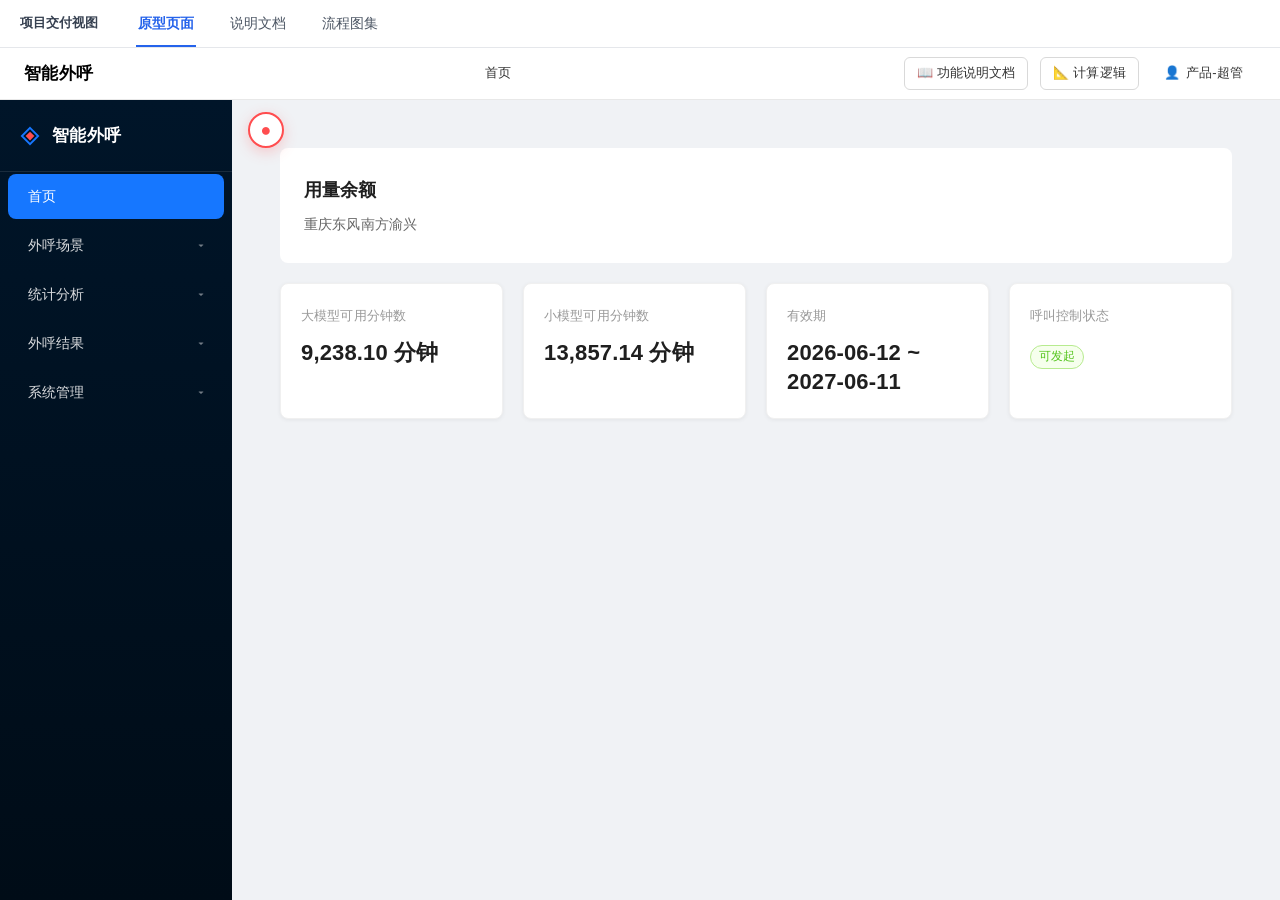
==== commit 3263ba72: "feat: update Dazhong redial configuration" ====
--- a/index.html
+++ b/index.html
@@ -4,7 +4,7 @@
   <meta name="viewport" content="width=device-width, initial-scale=1.0">
   <title>智能外呼统一中台</title>
   <link rel="icon" type="image/svg+xml" href="assets/favicon.svg">
-  <link rel="stylesheet" href="assets/css/app.css?v=1">
+  <link rel="stylesheet" href="assets/css/app.css?v=5">
   <link rel="stylesheet" href="annotations/annotation.css?v=2">
 </head>
 <body>
@@ -184,18 +184,18 @@
   </div>
 </div>
 
-<script src="mock/data.js?v=3"></script>
+<script src="mock/data.js?v=10"></script>
 <script src="js/common.js?v=2"></script>
 <script src="js/pages/home.js?v=1"></script>
-<script src="js/pages/scene-list.js?v=2"></script>
+<script src="js/pages/scene-list.js?v=8"></script>
 <script src="js/pages/scene-block.js?v=1"></script>
-<script src="js/pages/result-records.js?v=2"></script>
+<script src="js/pages/result-records.js?v=4"></script>
 <script src="js/pages/result-clue.js?v=2"></script>
 <script src="js/pages/report-call.js?v=2"></script>
 <script src="js/pages/report-billing.js?v=3"></script>
 <script src="js/pages/report-clue.js?v=1"></script>
 <script src="js/pages/sys-account.js?v=1"></script>
-<script src="js/pages/sys-scene.js?v=1"></script>
+<script src="js/pages/sys-scene.js?v=8"></script>
 <script src="js/pages/sys-tenant.js?v=2"></script>
 <script src="js/pages/sys-tags.js?v=1"></script>
 <script src="js/app.js?v=2"></script>
@@ -203,7 +203,7 @@
 <script>
   window.AnnotationConfig = {
     projectId: 'ai-call-unified-v1',
-    dataVersion: '3',
+    dataVersion: '16',
     page: function () {
       var activeItem = document.querySelector('.nav-sub-item.active');
       if (activeItem && activeItem.id) return activeItem.id;
@@ -213,7 +213,7 @@
     }
   };
 </script>
-<script src="annotations/annotations.js?v=5"></script>
+<script src="annotations/annotations.js?v=19"></script>
 <script src="annotations/annotation-runtime.js?v=4"></script>
   <script src="js/delivery-nav.js"></script>
 </body>
--- a/assets/css/app.css
+++ b/assets/css/app.css
@@ -2216,6 +2216,45 @@
 /* ===== 平台面板 ===== */
 .biz-platform-panel { margin-top: 2px; }
 
+/* 大众通信重呼方式与人工确认 */
+.dz-redial-config { margin-bottom: 26px; }
+.dz-redial-mode-group { display: grid; grid-template-columns: repeat(2, minmax(0, 1fr)); gap: 12px; }
+.dz-redial-mode {
+  position: relative; display: flex; flex-direction: column; gap: 6px; min-height: 88px;
+  padding: 14px 16px 14px 40px; border: 1px solid #d9d9d9; border-radius: 8px;
+  background: #fff; cursor: pointer; transition: border-color .2s, background .2s, box-shadow .2s;
+}
+.dz-redial-mode:hover { border-color: #69b1ff; }
+.dz-redial-mode.selected { border-color: #1677ff; background: #f5f8ff; box-shadow: 0 0 0 2px rgba(22,119,255,.08); }
+.dz-redial-mode input { position: absolute; left: 16px; top: 17px; margin: 0; accent-color: #1677ff; }
+.dz-redial-mode-title { color: #262626; font-size: 14px; font-weight: 600; }
+.dz-redial-mode-title em { display: inline-block; margin-left: 6px; padding: 1px 7px; border-radius: 10px; background: #e6f4ff; color: #1677ff; font-size: 11px; font-style: normal; font-weight: 500; }
+.dz-redial-mode-desc { color: #8c8c8c; font-size: 12px; line-height: 1.6; }
+.dz-redial-card { margin: 0 0 20px 115px; padding: 16px; border: 1px solid #d6e4ff; border-radius: 8px; background: #f7faff; }
+.dz-redial-card.dz-redial-risk { border-color: #ffd591; background: #fffaf0; }
+.dz-redial-card-title { margin-bottom: 14px; color: #1d39c4; font-size: 14px; font-weight: 600; }
+.dz-redial-risk .dz-redial-card-title { color: #d46b08; }
+.dz-redial-card .biz-form-row { margin-bottom: 18px; }
+.dz-redial-card .biz-form-row:last-child { margin-bottom: 0; }
+.dz-redial-card .biz-modal-notice { margin: 0 0 18px; }
+.dz-redial-warning { background: #fffbe6; }
+.dz-confirm-row { align-items: flex-start; }
+.dz-confirm-check { align-items: flex-start; line-height: 1.6; }
+.dz-confirm-check input { margin-top: 4px; flex-shrink: 0; }
+.dz-confirm-meta { margin-top: 8px; color: #8c8c8c; font-size: 12px; }
+.dz-redial-trace { margin-top: 18px; padding-top: 14px; border-top: 1px solid #e8edf5; background: #fbfcff; }
+.dz-redial-trace-title { padding: 0 20px 10px; color: #17233d; font-size: 14px; font-weight: 600; }
+.dz-trace-status { display: inline-block; padding: 2px 9px; border-radius: 10px; font-size: 12px; line-height: 18px; }
+.dz-trace-status.confirmed { color: #237804; background: #f6ffed; border: 1px solid #b7eb8f; }
+.dz-trace-status.last { color: #a8071a; background: #fff1f0; border: 1px solid #ffa39e; }
+.dz-trace-status.pending { color: #ad6800; background: #fffbe6; border: 1px solid #ffe58f; }
+.dz-trace-status.neutral { color: #595959; background: #fafafa; border: 1px solid #d9d9d9; }
+
+@media (max-width: 768px) {
+  .dz-redial-mode-group { grid-template-columns: 1fr; }
+  .dz-redial-card { margin-left: 0; }
+}
+
 @media (max-width: 1100px) {
   .tenant-summary-grid { grid-template-columns: repeat(2, minmax(0, 1fr)); }
 }
@@ -4028,6 +4067,28 @@
 .biz-inline-field .biz-radio-group { flex: 0 1 auto; }
 .biz-inline-field .biz-help-icon { margin-left: 0; flex-shrink: 0; }
 .biz-inline-wrap { display: flex; align-items: center; gap: 10px; flex-wrap: nowrap; }
+.houpu-task-link-control { display: flex; align-items: center; gap: 10px; }
+.houpu-task-link-control .biz-form-input { flex: 1; padding-right: 10px; }
+.houpu-task-link-control .btn { flex-shrink: 0; height: 34px; white-space: nowrap; }
+.houpu-link-status { margin-top: 7px; font-size: 12px; line-height: 1.5; color: #8c8c8c; }
+.houpu-link-status.success { color: #389e0d; }
+.houpu-link-status.error { color: #cf1322; }
+.houpu-linked-task-panel { border: 1px solid #d9e7ff; border-radius: 8px; overflow: hidden; background: #fff; }
+.houpu-linked-title { padding: 10px 14px; background: #f0f6ff; color: #1d5fbf; font-size: 13px; font-weight: 600; }
+.houpu-linked-task-panel .biz-inner-table th { width: 92px; color: #595959; white-space: nowrap; }
+.houpu-linked-task-panel .biz-inner-table td { color: #262626; }
+.houpu-template-fields { margin-top: 12px; border: 1px solid #f0f0f0; border-radius: 8px; overflow: hidden; }
+@media (max-width: 600px) {
+  .houpu-task-link-control { flex-direction: column; align-items: stretch; }
+  .houpu-task-link-control .btn { width: 100%; }
+  .houpu-linked-task-panel .biz-inner-table tr { display: grid; grid-template-columns: 76px minmax(0, 1fr); }
+  .houpu-linked-task-panel .biz-inner-table th,
+  .houpu-linked-task-panel .biz-inner-table td { width: auto; min-width: 0; padding: 8px 10px; overflow-wrap: anywhere; }
+  .houpu-linked-task-panel .biz-inner-table td[colspan] { grid-column: auto; }
+  .houpu-template-fields { display: block; overflow-x: auto; }
+  .houpu-template-fields thead,
+  .houpu-template-fields tbody { min-width: 420px; display: table; width: 100%; table-layout: fixed; }
+}
 .biz-inline-error { margin-top: 0; font-size: 12px; color: #ff4d4f; line-height: 1.4; white-space: nowrap; }
 .biz-week-group { gap: 12px; }
 .biz-week-group .biz-checkbox { min-width: 56px; }
@@ -4106,16 +4167,6 @@
 .ds-switch input:checked + span { background: #1677ff; }
 .ds-switch input:checked + span::after { transform: translateX(20px); }
 .ds-warning { color: #86909c; font-size: 12px; line-height: 1.5; }
-.ds-multi-select { position: relative; width: 180px; }
-.ds-multi-select-trigger { display: flex; align-items: center; justify-content: space-between; gap: 8px; width: 100%; height: 36px; padding: 0 10px; text-align: left; appearance: none; }
-.ds-multi-select-trigger:hover, .ds-multi-select-trigger:focus, .ds-multi-select.open .ds-multi-select-trigger { border-color: #1677ff; box-shadow: 0 0 0 2px rgba(22,119,255,0.12); }
-.ds-multi-select-value { min-width: 0; overflow: hidden; text-overflow: ellipsis; white-space: nowrap; }
-.ds-multi-select-arrow { flex: 0 0 auto; color: #999; font-size: 12px; }
-.ds-multi-select-menu { display: none; position: absolute; z-index: 20; top: 40px; left: 0; width: 100%; padding: 6px 0; border: 1px solid #d9d9d9; border-radius: 6px; background: #fff; box-shadow: 0 4px 12px rgba(0,0,0,.12); }
-.ds-multi-select.open .ds-multi-select-menu { display: block; }
-.ds-multi-select-option { display: flex; align-items: center; gap: 8px; height: 30px; padding: 0 10px; color: #333; font-size: 13px; cursor: pointer; }
-.ds-multi-select-option:hover { background: #f5f9ff; }
-.ds-multi-select-option input { margin: 0; accent-color: #1677ff; }
 .ds-redial-row { margin-top: -4px; }
 .ds-redial-field { flex-direction: column; align-items: flex-start; gap: 8px; }
 .ds-redial-table { width: 100%; table-layout: fixed; border: 1px solid #e5e8ef; border-radius: 6px; border-collapse: separate; border-spacing: 0; overflow: visible; background: #fff; }
@@ -4123,11 +4174,9 @@
 .ds-redial-table th { height: 42px; background: #f7f8fa; font-weight: 600; color: #4e5969; }
 .ds-redial-table td { color: #333; }
 .ds-redial-table tr:last-child td { border-bottom: 0; }
-.ds-redial-table .biz-form-input, .ds-redial-table .biz-form-select, .ds-redial-table .ds-multi-select { width: 100%; min-width: 0; max-width: 240px; margin: 0 auto; }
+.ds-redial-table .biz-form-input, .ds-redial-table .biz-form-select { width: 100%; min-width: 0; max-width: 240px; margin: 0 auto; }
 .ds-redial-table .biz-form-input { height: 36px; padding: 0 10px; }
-.ds-redial-table .ds-multi-select-trigger { width: 100%; min-width: 0; flex: none; }
 .ds-redial-table .ds-redial-call-status:disabled { color: #4e5969; background: #f5f5f5; border-color: #e5e6eb; cursor: not-allowed; opacity: 1; }
-.ds-redial-table .ds-multi-select-menu { top: 39px; text-align: left; }
 
 /* ===== 外呼详情抽屉：平台扩展（源自大众/电声/一知参考源） ===== */
 .task-detail-muted { color: #999; font-size: 12px; word-break: break-all; }
@@ -4845,8 +4894,3 @@
 .account-radio-label { display: inline-flex; align-items: center; gap: 6px; font-size: 14px; color: #1f1f1f; cursor: pointer; user-select: none; }
 .account-radio-label input[type="radio"] { margin: 0; width: 16px; height: 16px; accent-color: #1677ff; cursor: pointer; }
 .account-form-error { color: #ff4d4f; font-size: 12px; margin-top: 4px; }
-
-
-
-
-
--- a/annotations/annotation.css
+++ b/annotations/annotation.css
@@ -45,7 +45,7 @@
   background: #ff4d4f;
   color: #fff;
   box-shadow: 0 4px 12px rgba(255, 77, 79, 0.35);
-  cursor: grab;
+  cursor: pointer;
   font-size: 12px;
   font-weight: 700;
   line-height: 18px;
@@ -53,7 +53,6 @@
   pointer-events: auto;
   user-select: none;
 }
-.anno-marker:active { cursor: grabbing; }
 
 .anno-marker:hover {
   transform: scale(1.12);
@@ -117,6 +116,23 @@
   white-space: normal;
 }
 
+.anno-section + .anno-section {
+  margin-top: 12px;
+}
+
+.anno-section-title {
+  margin-bottom: 2px;
+  color: #595959;
+  font-size: 13px;
+  font-weight: 600;
+}
+
+.anno-section-content {
+  color: #262626;
+  white-space: pre-wrap;
+  overflow-wrap: anywhere;
+}
+
 .anno-popup-footer {
   display: flex;
   justify-content: flex-end;
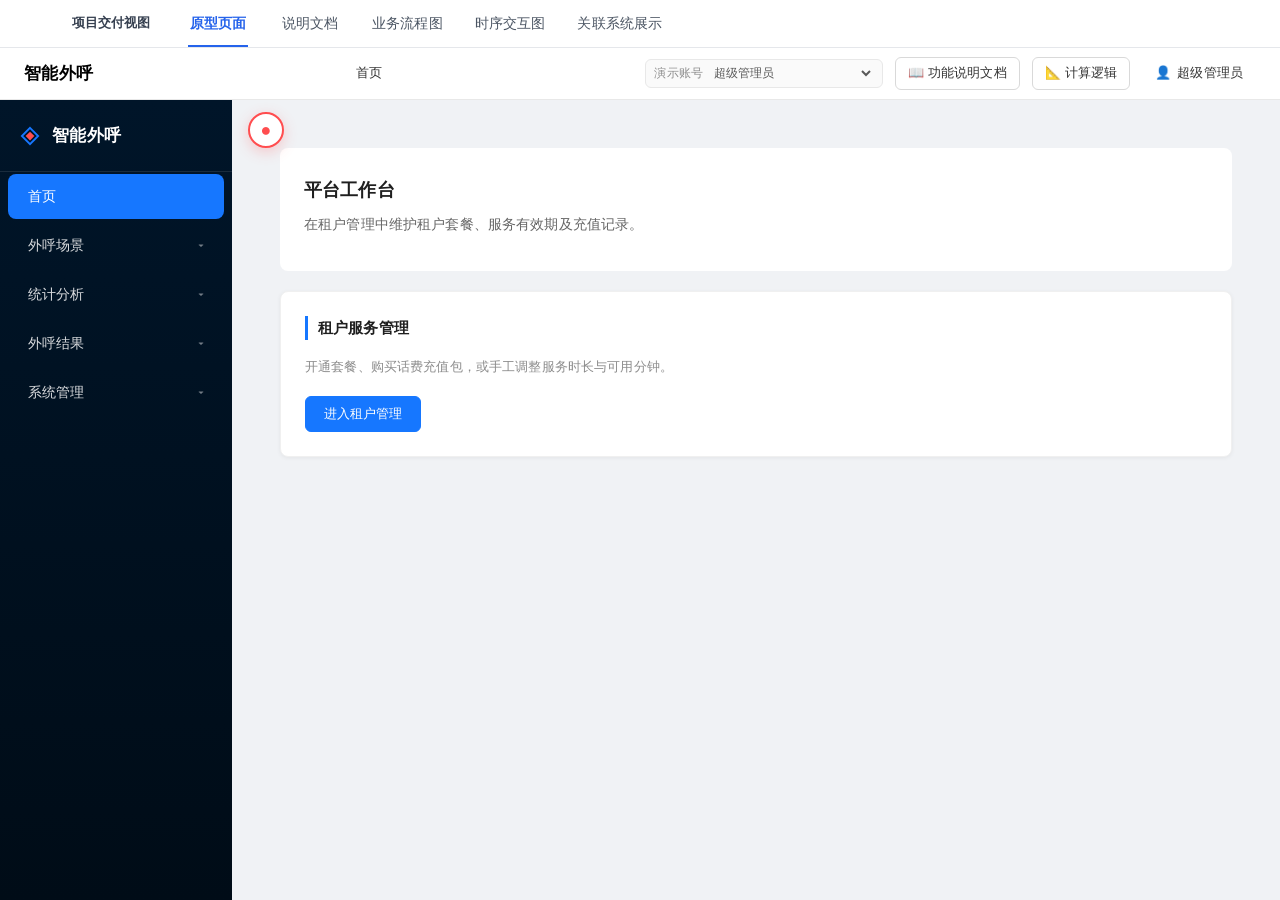
==== commit c2eedade: "feat: 完成充值套餐迭代与租户使用情况 新增试用和商用套餐配置、统一分钟池及双向手工调整；修正租户首页和管理员权限展示，补齐48条正式标注并同步全量功能说明及计算逻辑。保留需求分析原图和本轮交付验" ====
--- a/index.html
+++ b/index.html
@@ -4,7 +4,7 @@
   <meta name="viewport" content="width=device-width, initial-scale=1.0">
   <title>智能外呼统一中台</title>
   <link rel="icon" type="image/svg+xml" href="assets/favicon.svg">
-  <link rel="stylesheet" href="assets/css/app.css?v=5">
+  <link rel="stylesheet" href="assets/css/app.css?v=11">
   <link rel="stylesheet" href="annotations/annotation.css?v=2">
 </head>
 <body>
@@ -15,8 +15,21 @@
   </div>
   <div class="breadcrumb" id="breadcrumb"><span class="bc-current">首页</span></div>
   <div class="right-area">
-    <a href="docs/功能说明文档.html" target="_blank" style="display:inline-flex;align-items:center;gap:4px;padding:5px 12px;background:#fff;border:1px solid #d9d9d9;border-radius:6px;font-size:13px;color:#333;text-decoration:none;cursor:pointer;" onmouseover="this.style.borderColor='#1677ff';this.style.color='#1677ff'" onmouseout="this.style.borderColor='#d9d9d9';this.style.color='#333'">📖 功能说明文档</a>
-    <a href="docs/计算逻辑.html" target="_blank" style="display:inline-flex;align-items:center;gap:4px;padding:5px 12px;background:#fff;border:1px solid #d9d9d9;border-radius:6px;font-size:13px;color:#333;text-decoration:none;cursor:pointer;" onmouseover="this.style.borderColor='#1677ff';this.style.color='#1677ff'" onmouseout="this.style.borderColor='#d9d9d9';this.style.color='#333'">📐 计算逻辑</a>
+    <label class="demo-auth-switch" title="切换演示登录上下文">
+      <span>演示账号</span>
+      <select id="demoAuthSelect" onchange="window.setDemoAuth(this.value)">
+        <option value="tenantUser">渝兴租户用户</option>
+        <option value="multiTenantUser">多租户账号（当前渝发）</option>
+        <option value="unopenedTrialUser">未开通试用租户</option>
+        <option value="emptyTenantUser">空用量租户</option>
+        <option value="expiredTenantUser">过期租户</option>
+        <option value="errorTenantUser">异常态租户</option>
+        <option value="rechargeAdmin">其他管理员（无充值权限）</option>
+        <option value="superAdmin">超级管理员</option>
+      </select>
+    </label>
+    <a href="docs/功能说明文档.html" target="_blank" rel="noopener" style="display:inline-flex;align-items:center;gap:4px;padding:5px 12px;background:#fff;border:1px solid #d9d9d9;border-radius:6px;font-size:13px;color:#333;text-decoration:none;cursor:pointer;" onmouseover="this.style.borderColor='#1677ff';this.style.color='#1677ff'" onmouseout="this.style.borderColor='#d9d9d9';this.style.color='#333'">📖 功能说明文档</a>
+    <a href="docs/计算逻辑.html?v=2.0" target="_blank" style="display:inline-flex;align-items:center;gap:4px;padding:5px 12px;background:#fff;border:1px solid #d9d9d9;border-radius:6px;font-size:13px;color:#333;text-decoration:none;cursor:pointer;" onmouseover="this.style.borderColor='#1677ff';this.style.color='#1677ff'" onmouseout="this.style.borderColor='#d9d9d9';this.style.color='#333'">📐 计算逻辑</a>
     <div class="user-dropdown-wrap" id="userDropdownWrap">
       <div class="user-role-trigger" id="userRoleTrigger" onclick="window.toggleUserMenu(event)">
         <span class="user-icon">👤</span>
@@ -27,6 +40,10 @@
           <span class="user-item-icon">🔧</span>
           <span class="user-item-text">账号信息</span>
         </div>
+        <button class="user-dropdown-item" id="usageEntry" data-anno="usage-header-entry" data-anno-page="index" data-anno-label="当前租户使用情况入口" data-anno-kind="action" data-anno-fields="FLD-004,FLD-005" onclick="window.navigateToUsage()" style="display:none;">
+          <span class="user-item-icon">◴</span>
+          <span class="user-item-text">使用情况</span>
+        </button>
         <div class="user-dropdown-item" onclick="window.doLogout()">
           <span class="user-item-icon">🚪</span>
           <span class="user-item-text">退出登录</span>
@@ -184,9 +201,9 @@
   </div>
 </div>
 
-<script src="mock/data.js?v=10"></script>
+<script src="mock/data.js?v=20"></script>
 <script src="js/common.js?v=2"></script>
-<script src="js/pages/home.js?v=1"></script>
+<script src="js/pages/home.js?v=5"></script>
 <script src="js/pages/scene-list.js?v=8"></script>
 <script src="js/pages/scene-block.js?v=1"></script>
 <script src="js/pages/result-records.js?v=4"></script>
@@ -196,15 +213,20 @@
 <script src="js/pages/report-clue.js?v=1"></script>
 <script src="js/pages/sys-account.js?v=1"></script>
 <script src="js/pages/sys-scene.js?v=8"></script>
-<script src="js/pages/sys-tenant.js?v=2"></script>
+<script src="js/pages/sys-tenant.js?v=11"></script>
 <script src="js/pages/sys-tags.js?v=1"></script>
-<script src="js/app.js?v=2"></script>
-<script src="js/nav.js?v=2"></script>
+<script src="js/pages/usage.js?v=4"></script>
+<script src="js/app.js?v=7"></script>
+<script src="js/nav.js?v=3"></script>
 <script>
   window.AnnotationConfig = {
     projectId: 'ai-call-unified-v1',
-    dataVersion: '16',
+    dataVersion: '19',
+    globalPages: ['index'],
     page: function () {
+      if (document.querySelector('#page-content .usage-page')) return 'usage';
+      if (document.querySelector('#page-content .tenant-page')) return 'sys-tenant';
+      if (document.querySelector('#page-content .home-page')) return 'home';
       var activeItem = document.querySelector('.nav-sub-item.active');
       if (activeItem && activeItem.id) return activeItem.id;
       var activeHome = document.querySelector('.nav-item.active');
@@ -213,8 +235,8 @@
     }
   };
 </script>
-<script src="annotations/annotations.js?v=19"></script>
-<script src="annotations/annotation-runtime.js?v=4"></script>
+<script src="annotations/annotations.js?v=22"></script>
+<script src="annotations/annotation-runtime.js?v=8"></script>
   <script src="js/delivery-nav.js"></script>
 </body>
 </html>
--- a/assets/css/app.css
+++ b/assets/css/app.css
@@ -121,6 +121,9 @@
   background: #f0f7ff;
   color: #1677ff;
 }
+button.user-dropdown-item { width: 100%; border: 0; background: transparent; font-family: inherit; text-align: left; }
+button.user-dropdown-item:hover { background: #f0f7ff; }
+button.user-dropdown-item:focus-visible { outline: 2px solid #1677ff; outline-offset: -2px; }
 .user-item-icon {
   font-size: 14px;
   line-height: 1;
@@ -3421,14 +3424,27 @@
    ============================================ */
 
 /* ===== 首页（用量余额 + 平台概览） ===== */
-.home-page { padding: 24px; }
+.home-page { padding: 24px; min-width: 0; overflow-y: auto; }
 .home-header { background: #fff; border-radius: 8px; padding: 28px 24px; margin-bottom: 20px; }
 .home-title { font-size: 18px; font-weight: 600; color: #1f1f1f; margin-bottom: 8px; }
 .home-tenant-name { font-size: 14px; color: #666; }
-.home-card-grid { display: grid; grid-template-columns: repeat(4, 1fr); gap: 20px; margin-bottom: 20px; }
+.home-card-grid { display: grid; grid-template-columns: repeat(4, minmax(0, 1fr)); gap: 20px; margin-bottom: 20px; }
 .home-card { background: #fff; border-radius: 8px; padding: 22px 20px; box-shadow: 0 1px 4px rgba(0,0,0,0.06); border: 1px solid #f0f0f0; }
 .home-card-label { font-size: 13px; color: #999; margin-bottom: 12px; }
 .home-card-value { font-size: 22px; font-weight: 600; color: #1f1f1f; line-height: 1.3; }
+.home-card-primary { border-color: #d6e4ff; }
+.home-card-primary .home-card-value { color: #1677ff; font-size: 30px; }
+.home-value-unit { font-size: 13px; font-weight: 400; margin-left: 6px; }
+.home-card-note, .home-description { font-size: 13px; line-height: 1.7; color: #8c8c8c; margin: 12px 0 0; }
+.home-description { margin-bottom: 18px; }
+.home-validity { font-size: 17px; line-height: 1.6; }
+.home-validity-separator { color: #8c8c8c; font-size: 13px; font-weight: 400; }
+@media (max-width: 1200px) { .home-card-grid { grid-template-columns: repeat(2, minmax(0, 1fr)); } }
+@media (max-width: 640px) {
+  .home-page { padding: 16px; }
+  .home-card-grid { grid-template-columns: 1fr; gap: 12px; }
+  .home-header { padding: 22px 18px; }
+}
 .home-overview { background: #fff; border-radius: 8px; padding: 24px; box-shadow: 0 1px 4px rgba(0,0,0,0.06); border: 1px solid #f0f0f0; }
 .home-overview-title { font-size: 15px; font-weight: 600; color: #1f1f1f; margin-bottom: 16px; padding-left: 10px; border-left: 3px solid #1677ff; }
 .home-stats { display: grid; grid-template-columns: repeat(4, 1fr); gap: 20px; }
@@ -4637,9 +4653,9 @@
 .tenant-form-modal-close { border: none; background: transparent; font-size: 18px; color: #999; cursor: pointer; padding: 4px; border-radius: 4px; line-height: 1; }
 .tenant-form-modal-close:hover { color: #333; background: #f5f5f5; }
 .tenant-form-modal-body { padding: 10px 24px 20px; }
-.tenant-form-row { display: flex; align-items: flex-start; margin-bottom: 20px; }
+.tenant-form-row { display: flex; align-items: flex-start; gap: 12px; margin-bottom: 20px; }
 .tenant-form-row:last-child { margin-bottom: 0; }
-.tenant-form-label { width: 90px; flex-shrink: 0; text-align: right; padding-top: 6px; font-size: 14px; color: #333; }
+.tenant-form-label { width: 110px; flex-shrink: 0; text-align: right; padding-top: 6px; font-size: 14px; color: #333; white-space: nowrap; }
 .tenant-form-label .tenant-required { color: #ff4d4f; margin-right: 4px; font-family: SimSun, sans-serif; }
 .tenant-form-control { flex: 1; min-width: 0; }
 .tenant-input-with-count { position: relative; width: 100%; }
@@ -4653,6 +4669,171 @@
 .tenant-radio-group { display: flex; align-items: center; gap: 24px; padding-top: 6px; }
 .tenant-radio-label { display: inline-flex; align-items: center; gap: 6px; font-size: 14px; color: #333; cursor: pointer; user-select: none; }
 .tenant-radio-label input[type="radio"] { margin: 0; width: 16px; height: 16px; accent-color: #1677ff; cursor: pointer; }
+.tenant-form-modal .tenant-radio-group { flex-wrap: wrap; row-gap: 8px; }
+.tenant-form-modal .tenant-radio-label { flex-shrink: 0; white-space: nowrap; }
+.tenant-form-hint { margin-top: 7px; color: #8c8c8c; font-size: 12px; line-height: 1.5; }
+.tenant-commercial-tag, .tenant-service-status { display: inline-flex; align-items: center; min-width: 42px; height: 24px; padding: 0 9px; border-radius: 12px; font-size: 12px; font-style: normal; justify-content: center; white-space: nowrap; }
+.tenant-commercial-tag.commercial { color: #0958d9; background: #e6f4ff; border: 1px solid #91caff; }
+.tenant-commercial-tag.trial { color: #ad6800; background: #fff7e6; border: 1px solid #ffd591; }
+.tenant-service-status.active { color: #237804; background: #f6ffed; border: 1px solid #b7eb8f; }
+.tenant-service-status.expired { color: #cf1322; background: #fff1f0; border: 1px solid #ffa39e; }
+.tenant-service-status.not-opened { color: #595959; background: #fafafa; border: 1px solid #d9d9d9; }
+.tenant-minute-value { color: #595959; white-space: nowrap; }
+.tenant-minute-value strong { color: #1677ff; font-weight: 600; }
+.tenant-iteration-context { display: grid; grid-template-columns: 1.35fr 1.15fr .7fr; gap: 12px; margin-bottom: 18px; padding: 14px 16px; border: 1px solid #d6e4ff; border-radius: 8px; background: #f5f8ff; }
+.tenant-iteration-context > div { min-width: 0; }
+.tenant-iteration-context span { display: block; margin-bottom: 5px; color: #8c8c8c; font-size: 12px; }
+.tenant-iteration-context strong { display: block; overflow: hidden; color: #262626; font-size: 14px; font-weight: 600; text-overflow: ellipsis; white-space: nowrap; }
+.tenant-recharge-drawer { width: min(1180px, calc(100vw - 48px)); }
+.tenant-recharge-drawer .biz-drawer-header { align-items: center; }
+.tenant-drawer-subtitle { margin-left: 14px; color: #8c8c8c; font-size: 12px; font-weight: 400; }
+.tenant-account-overview { display: grid; grid-template-columns: repeat(4, minmax(0, 1fr)); gap: 12px; margin-bottom: 16px; }
+.tenant-account-card { min-width: 0; padding: 16px; border: 1px solid #e8e8e8; border-radius: 8px; background: #fff; }
+.tenant-account-card.primary { border-color: #91caff; background: linear-gradient(135deg, #f0f7ff, #fff); }
+.tenant-account-card span { display: block; margin-bottom: 10px; color: #8c8c8c; font-size: 12px; }
+.tenant-account-card strong { display: block; margin-bottom: 8px; color: #262626; font-size: 20px; line-height: 1.2; }
+.tenant-account-card.primary strong { color: #0958d9; }
+.tenant-account-card small { display: block; overflow: hidden; color: #8c8c8c; font-size: 12px; text-overflow: ellipsis; white-space: nowrap; }
+.tenant-recharge-actions { display: flex; align-items: center; gap: 10px; margin: 0 0 16px; padding: 14px 16px; border: 1px solid #f0f0f0; border-radius: 8px; background: #fafafa; }
+.tenant-record-table-wrap { overflow-x: auto; border: 1px solid #f0f0f0; border-radius: 0 0 8px 8px; }
+.tenant-record-table { width: 100%; min-width: 1140px; border-collapse: collapse; font-size: 12px; }
+.tenant-record-table th, .tenant-record-table td { padding: 12px; border-bottom: 1px solid #f0f0f0; color: #595959; text-align: left; vertical-align: top; white-space: nowrap; }
+.tenant-record-table th { background: #fafafa; color: #595959; font-weight: 600; }
+.tenant-record-table tr:last-child td { border-bottom: none; }
+.tenant-record-table td strong { color: #262626; font-weight: 600; }
+.tenant-record-table .tenant-record-reason { min-width: 180px; max-width: 260px; white-space: normal; }
+.tenant-record-status, .tenant-adjust-direction { display: inline-flex; align-items: center; height: 24px; padding: 0 8px; border-radius: 12px; font-size: 12px; white-space: nowrap; }
+.tenant-record-status.effective, .tenant-adjust-direction.increase { color: #237804; background: #f6ffed; border: 1px solid #b7eb8f; }
+.tenant-record-status.processing { color: #0958d9; background: #e6f4ff; border: 1px solid #91caff; }
+.tenant-record-status.failed, .tenant-adjust-direction.decrease { color: #cf1322; background: #fff1f0; border: 1px solid #ffa39e; }
+.tenant-record-empty { padding: 34px 12px; color: #8c8c8c; text-align: center; }
+.tenant-recharge-error { display: flex; min-height: 320px; flex-direction: column; align-items: center; justify-content: center; padding: 40px; color: #595959; text-align: center; }
+.tenant-recharge-error .tenant-state-icon { width: 48px; height: 48px; margin-bottom: 14px; border-radius: 50%; background: #fff1f0; color: #cf1322; font-size: 30px; line-height: 48px; }
+.tenant-recharge-error strong { color: #262626; font-size: 16px; }
+.tenant-recharge-error p { margin: 8px 0 18px; color: #8c8c8c; }
+@media (max-width: 900px) {
+  .tenant-account-overview { grid-template-columns: repeat(2, minmax(0, 1fr)); }
+  .tenant-iteration-context { grid-template-columns: 1fr; }
+  .tenant-recharge-actions { align-items: stretch; flex-direction: column; }
+  .tenant-drawer-subtitle { display: block; margin: 4px 0 0; }
+}
+.recharge-form-backdrop { position: fixed; inset: 0; z-index: 5800; display: flex; align-items: center; justify-content: center; padding: 24px; background: rgba(0, 0, 0, .48); }
+.recharge-form-modal { width: min(820px, calc(100vw - 32px)); max-height: calc(100vh - 48px); display: flex; flex-direction: column; overflow: hidden; border-radius: 10px; background: #fff; box-shadow: 0 12px 48px rgba(0, 0, 0, .22); }
+body.has-delivery-nav .recharge-form-backdrop { top: var(--delivery-nav-height, 48px); }
+body.has-delivery-nav .recharge-form-modal { max-height: calc(100vh - var(--delivery-nav-height, 48px) - 48px); }
+.recharge-form-subtitle { margin-top: 5px; color: #8c8c8c; font-size: 12px; }
+.recharge-form-body { flex: 1; min-height: 0; overflow-y: auto; padding: 4px 24px 22px; }
+.recharge-form-grid { display: grid; grid-template-columns: repeat(2, minmax(0, 1fr)); gap: 18px 22px; margin: 18px 0; }
+.recharge-field > label { display: block; margin-bottom: 8px; color: #262626; font-size: 13px; font-weight: 600; }
+.recharge-field small { display: block; margin-top: 6px; color: #8c8c8c; font-size: 12px; }
+.recharge-field small b { color: #595959; font-weight: 500; }
+.recharge-field textarea { width: 100%; padding: 9px 11px; border: 1px solid #d9d9d9; border-radius: 6px; box-sizing: border-box; color: #262626; font: inherit; resize: vertical; outline: none; }
+.recharge-field textarea:focus, .recharge-input-unit input:focus { border-color: #1677ff; box-shadow: 0 0 0 2px rgba(22, 119, 255, .1); }
+.recharge-input-unit { display: flex; align-items: center; overflow: hidden; border: 1px solid #d9d9d9; border-radius: 6px; background: #fff; }
+.recharge-input-unit:focus-within { border-color: #1677ff; box-shadow: 0 0 0 2px rgba(22, 119, 255, .1); }
+.recharge-input-unit input { width: 100%; height: 36px; min-width: 0; padding: 0 10px; border: 0; color: #262626; font-size: 14px; outline: none; }
+.recharge-input-unit span { flex: none; padding: 0 11px; border-left: 1px solid #f0f0f0; color: #8c8c8c; font-size: 12px; }
+.recharge-readonly { height: 36px; padding: 0 11px; border: 1px solid #f0f0f0; border-radius: 6px; background: #fafafa; color: #262626; font-size: 14px; line-height: 36px; }
+.recharge-required-mark { margin-left: 6px; color: #ff4d4f; font-size: 12px; font-style: normal; font-weight: 400; }
+.recharge-preview { display: grid; grid-template-columns: repeat(3, minmax(0, 1fr)); gap: 10px; margin: 18px 0; padding: 14px; border: 1px solid #91caff; border-radius: 8px; background: #f0f7ff; }
+.recharge-preview span { display: block; margin-bottom: 6px; color: #8c8c8c; font-size: 12px; }
+.recharge-preview strong { display: block; overflow: hidden; color: #0958d9; font-size: 13px; text-overflow: ellipsis; white-space: nowrap; }
+.recharge-product-note { margin-top: 16px; padding: 13px 15px; border: 1px solid #f0f0f0; border-radius: 8px; background: #fafafa; }
+.recharge-product-note strong { color: #262626; font-size: 13px; }
+.recharge-product-note p { margin: 7px 0 0; color: #595959; font-size: 12px; line-height: 1.6; }
+.recharge-blocked-notice { margin-bottom: 16px; padding: 11px 13px; border: 1px solid #ffa39e; border-radius: 6px; background: #fff1f0; color: #a8071a; font-size: 12px; }
+.recharge-validation { display: none; margin-top: 14px; padding: 10px 14px; border: 1px solid #ffa39e; border-radius: 6px; background: #fff1f0; color: #a8071a; font-size: 12px; }
+.recharge-validation.visible { display: block; }
+.recharge-validation ul { margin: 6px 0 0; padding-left: 18px; }
+.recharge-write-failure { align-items: center; gap: 10px; margin-top: 14px; padding: 11px 13px; border: 1px solid #ffa39e; border-radius: 6px; background: #fff1f0; color: #a8071a; font-size: 12px; }
+.recharge-write-failure span { flex: 1; }
+.recharge-form-footer { align-items: center; }
+.recharge-footer-spacer { flex: 1; }
+.recharge-demo-fail { border: 0; background: transparent; color: #8c8c8c; font-size: 12px; cursor: pointer; }
+.recharge-demo-fail:hover { color: #cf1322; }
+.recharge-demo-fail:disabled { color: #bfbfbf; cursor: not-allowed; }
+@media (max-width: 720px) {
+  .recharge-form-grid, .recharge-preview { grid-template-columns: 1fr; }
+  .recharge-form-footer { flex-wrap: wrap; }
+}
+.adjustment-form-backdrop { position: fixed; inset: 0; z-index: 5800; display: flex; align-items: center; justify-content: center; padding: 24px; background: rgba(0, 0, 0, .48); }
+.iteration-adjustment-modal { width: min(760px, calc(100vw - 32px)); max-height: calc(100vh - 48px); display: flex; flex-direction: column; overflow: hidden; border-radius: 10px; background: #fff; box-shadow: 0 12px 48px rgba(0, 0, 0, .22); }
+.adjustment-choice-grid, .adjustment-input-grid { display: grid; grid-template-columns: repeat(2, minmax(0, 1fr)); gap: 20px; margin: 10px 0 18px; }
+.adjustment-account-snapshot { display: grid; grid-template-columns: repeat(3, minmax(0, 1fr)); gap: 10px; margin-bottom: 18px; padding: 14px; border: 1px solid #d6e4ff; border-radius: 8px; background: #f5f8ff; }
+.adjustment-account-snapshot span { display: block; margin-bottom: 6px; color: #8c8c8c; font-size: 12px; }
+.adjustment-account-snapshot strong { display: block; color: #262626; font-size: 15px; }
+.adjustment-account-snapshot small { display: block; margin-top: 5px; color: #8c8c8c; font-size: 11px; }
+.adjustment-conflict { align-items: center; gap: 10px; margin-top: 14px; padding: 11px 13px; border: 1px solid #ffd591; border-radius: 6px; background: #fff7e6; color: #ad6800; font-size: 12px; }
+.adjustment-conflict span { flex: 1; }
+@media (max-width: 720px) {
+  .adjustment-choice-grid, .adjustment-input-grid, .adjustment-account-snapshot { grid-template-columns: 1fr; }
+}
+.demo-auth-switch { display: inline-flex; align-items: center; gap: 7px; padding: 4px 8px; border: 1px solid #e8e8e8; border-radius: 6px; background: #fafafa; color: #8c8c8c; font-size: 12px; }
+.demo-auth-switch select { max-width: 170px; border: 0; background: transparent; color: #595959; font-size: 12px; outline: none; cursor: pointer; }
+.usage-page { flex: 1; min-height: 0; overflow-y: auto; padding: 22px 28px 36px; background: #f5f6f8; }
+.usage-page-header { margin-bottom: 18px; }
+.usage-page-header > span { color: #1677ff; font-size: 12px; font-weight: 600; }
+.usage-page-header h1 { margin: 5px 0; color: #262626; font-size: 24px; }
+.usage-page-header p { margin: 0; color: #8c8c8c; font-size: 13px; }
+.usage-overview, .usage-daily-card, .usage-state-card { border: 1px solid #e8e8e8; border-radius: 10px; background: #fff; box-shadow: 0 2px 8px rgba(31, 35, 41, .04); }
+.usage-overview { padding: 20px; }
+.usage-tenant-heading { display: flex; align-items: flex-start; justify-content: space-between; padding-bottom: 16px; border-bottom: 1px solid #f0f0f0; }
+.usage-tenant-heading span { display: block; color: #8c8c8c; font-size: 12px; }
+.usage-tenant-heading h1 { margin: 5px 0 4px; color: #262626; font-size: 18px; }
+.usage-tenant-heading small { color: #8c8c8c; font-size: 12px; }
+.usage-metric-grid { display: grid; grid-template-columns: repeat(2, minmax(0, 1fr)); gap: 14px; margin-top: 16px; }
+.usage-metric { padding: 16px; border: 1px solid #f0f0f0; border-radius: 8px; background: #fafafa; }
+.usage-metric.primary { border-color: #91caff; background: linear-gradient(135deg, #f0f7ff, #fff); }
+.usage-metric > span { display: block; margin-bottom: 8px; color: #8c8c8c; font-size: 12px; }
+.usage-metric > strong { display: block; margin-bottom: 8px; color: #262626; font-size: 24px; }
+.usage-metric.primary > strong { color: #0958d9; }
+.usage-metric > small { color: #8c8c8c; font-size: 12px; }
+.usage-daily-card { margin-top: 16px; overflow: hidden; }
+.usage-section-heading { display: flex; align-items: center; justify-content: space-between; padding: 18px 20px; border-bottom: 1px solid #f0f0f0; }
+.usage-section-heading h2 { margin: 0 0 4px; color: #262626; font-size: 16px; }
+.usage-section-heading p { margin: 0; color: #8c8c8c; font-size: 12px; }
+.usage-section-heading > span { padding: 3px 9px; border-radius: 12px; background: #f0f7ff; color: #0958d9; font-size: 12px; }
+.usage-table-wrap { overflow-x: auto; }
+.usage-table { width: 100%; border-collapse: collapse; font-size: 13px; }
+.usage-table th, .usage-table td { padding: 14px 20px; border-bottom: 1px solid #f0f0f0; color: #595959; text-align: left; }
+.usage-table th { background: #fafafa; color: #8c8c8c; font-weight: 600; }
+.usage-table tr:last-child td { border-bottom: 0; }
+.usage-table td strong { color: #262626; font-weight: 600; }
+.usage-detail-link { border: 0; background: transparent; color: #1677ff; font-size: 13px; cursor: pointer; }
+.usage-inline-empty { padding: 54px 20px; color: #595959; text-align: center; }
+.usage-inline-empty p { margin: 7px 0 0; color: #8c8c8c; font-size: 12px; }
+.usage-expired-notice { margin-bottom: 14px; padding: 11px 14px; border: 1px solid #ffa39e; border-radius: 8px; background: #fff1f0; color: #a8071a; font-size: 13px; }
+.usage-state-card { min-height: 360px; display: flex; flex-direction: column; align-items: center; justify-content: center; padding: 40px; text-align: center; }
+.usage-state-icon { width: 54px; height: 54px; margin-bottom: 14px; border-radius: 50%; background: #f0f7ff; font-size: 26px; line-height: 54px; }
+.usage-state-icon.error { background: #fff1f0; color: #cf1322; font-size: 32px; }
+.usage-state-card h2 { margin: 0; color: #262626; font-size: 17px; }
+.usage-state-card p { max-width: 480px; margin: 8px 0 18px; color: #8c8c8c; font-size: 13px; line-height: 1.6; }
+@media (max-width: 1120px) {
+  .right-area > a { display: none !important; }
+  .demo-auth-switch > span { display: none; }
+}
+@media (max-width: 720px) {
+  .demo-auth-switch { display: none; }
+  .usage-page { padding: 16px; }
+  .usage-metric-grid { grid-template-columns: 1fr; }
+}
+.usage-detail-toolbar { margin-bottom: 12px; }
+.usage-back-link { padding: 0; border: 0; background: transparent; color: #1677ff; font-size: 13px; cursor: pointer; }
+.usage-detail-context { display: grid; grid-template-columns: 1.5fr .8fr .8fr; gap: 12px; padding: 16px 18px; border: 1px solid #d6e4ff; border-radius: 9px; background: #f5f8ff; }
+.usage-detail-context span { display: block; margin-bottom: 6px; color: #8c8c8c; font-size: 12px; }
+.usage-detail-context strong { display: block; color: #262626; font-size: 15px; }
+.usage-detail-context small { display: block; margin-top: 5px; color: #8c8c8c; font-size: 11px; }
+.usage-task-card { margin-top: 14px; }
+.usage-task-table { min-width: 880px; }
+.usage-task-table tfoot td { border-top: 1px solid #d9d9d9; background: #fafafa; color: #262626; font-weight: 600; }
+.usage-task-table tfoot td:last-child { color: #0958d9; }
+.usage-task-table tfoot small { margin-left: 8px; color: #52c41a; font-size: 11px; font-weight: 400; }
+.usage-model-tag { display: inline-flex; align-items: center; height: 22px; padding: 0 7px; border: 1px solid #d6e4ff; border-radius: 11px; background: #f0f7ff; color: #0958d9; font-size: 11px; }
+.usage-data-mismatch { margin-top: 14px; padding: 11px 14px; border: 1px solid #ffa39e; border-radius: 8px; background: #fff1f0; color: #a8071a; font-size: 13px; }
+.usage-state-card > small { color: #8c8c8c; font-size: 12px; }
+@media (max-width: 720px) {
+  .usage-detail-context { grid-template-columns: 1fr; }
+}
 .tenant-form-error { color: #ff4d4f; font-size: 12px; margin-top: 4px; }
 .tenant-form-modal-footer { display: flex; justify-content: flex-end; gap: 10px; padding: 12px 24px 20px; }
 
